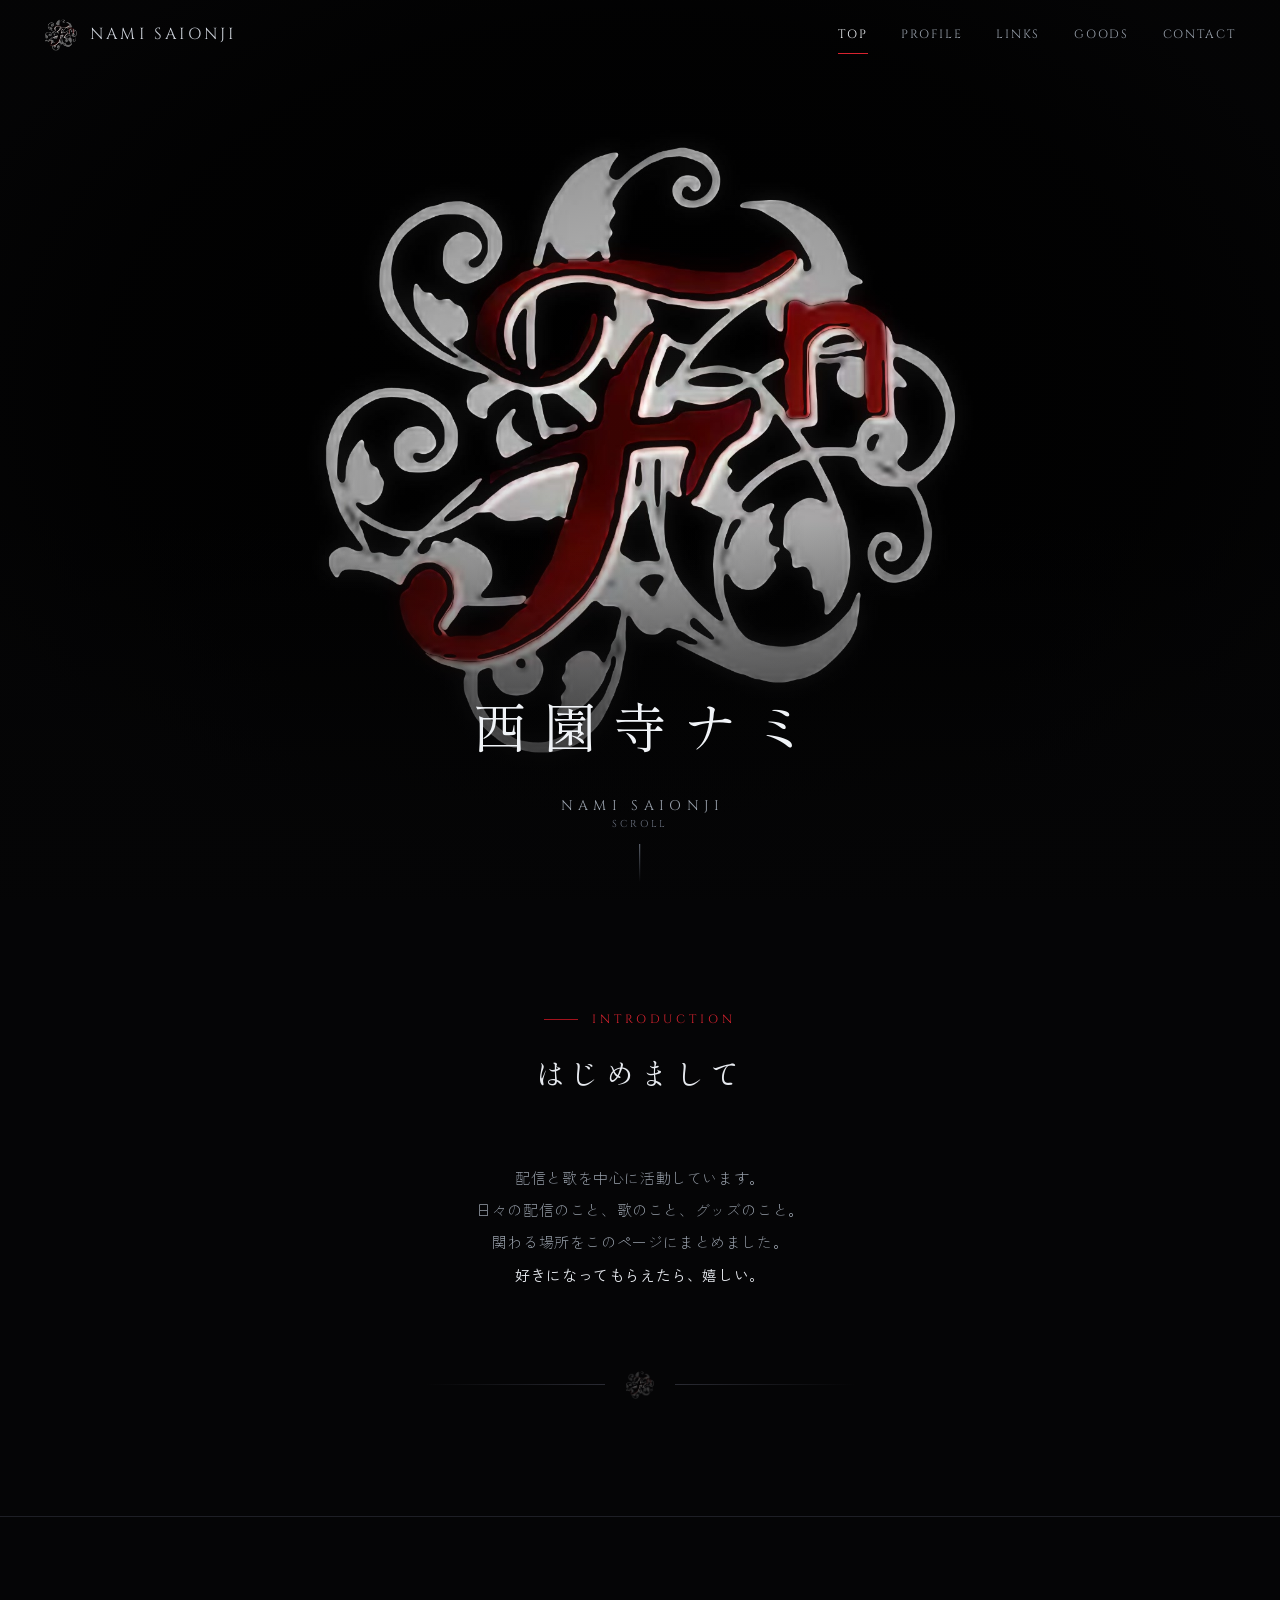
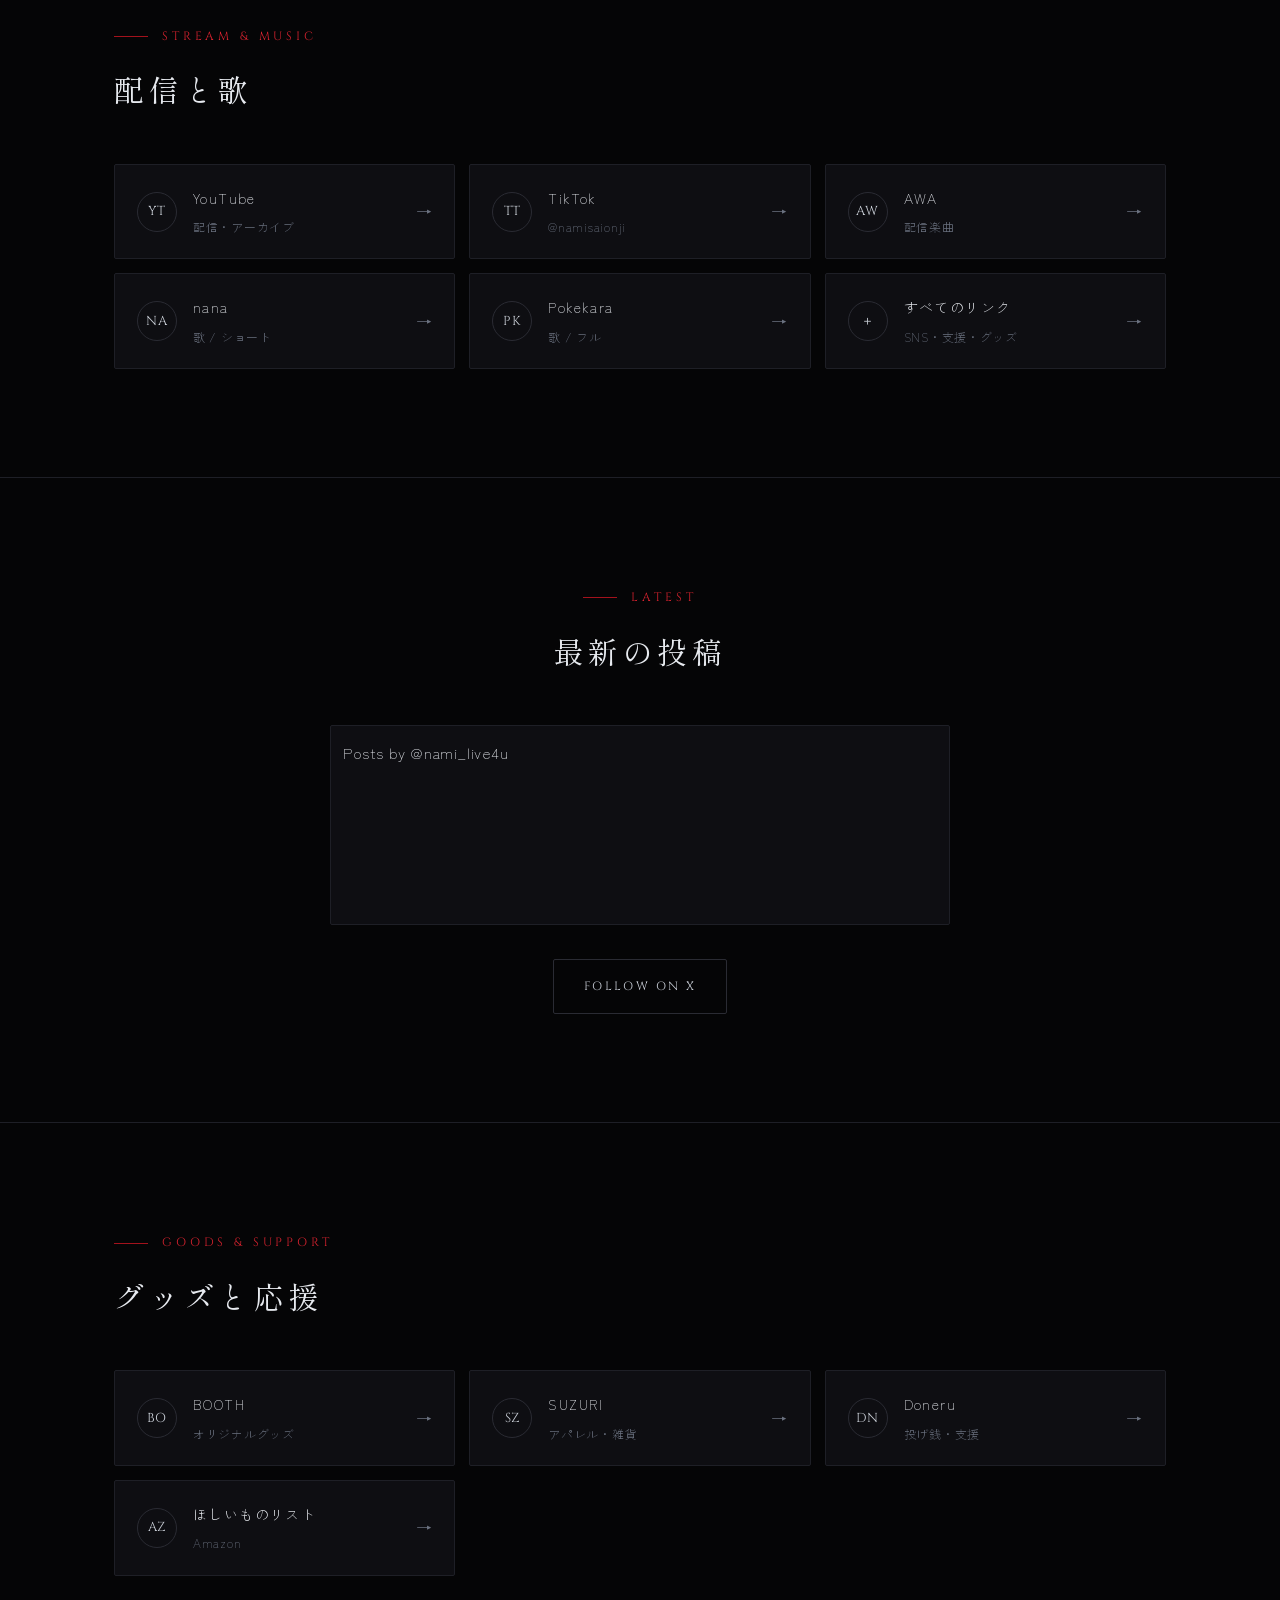
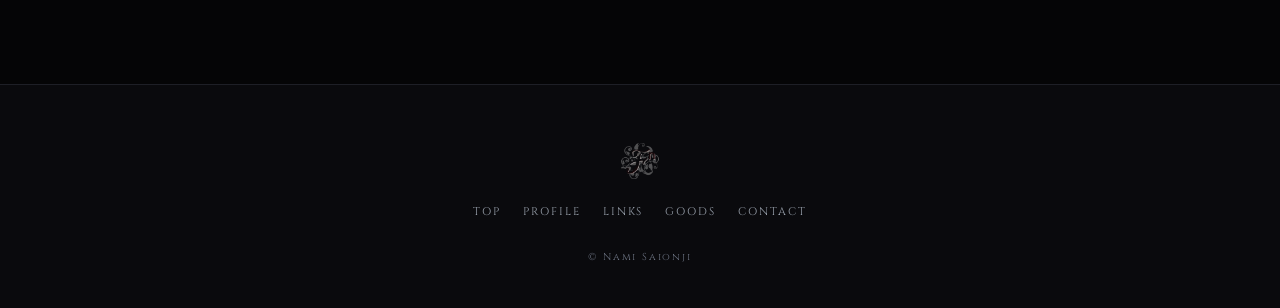
==== index.html @ cef0e0cd "Add files via upload" ====
<!DOCTYPE html>
<html lang="ja">
<head>
<meta charset="UTF-8">
<meta name="viewport" content="width=device-width,initial-scale=1">
<title>西園寺ナミ｜OFFICIAL SITE</title>
<meta name="description" content="西園寺ナミ オフィシャルサイト。配信・歌・グッズ・各種SNSのリンクをまとめています。">
<meta property="og:type" content="website">
<meta property="og:title" content="西園寺ナミ｜OFFICIAL SITE">
<meta property="og:description" content="西園寺ナミ オフィシャルサイト。配信・歌・グッズ・各種SNSのリンクをまとめています。">
<meta property="og:image" content="assets/img/ogp_1200x630.png">
<meta name="twitter:card" content="summary_large_image">
<meta name="twitter:site" content="@nami_live4u">
<link rel="icon" href="assets/img/favicon.ico">
<link rel="apple-touch-icon" href="assets/img/favicon_180.png">
<link rel="preconnect" href="https://fonts.googleapis.com">
<link rel="preconnect" href="https://fonts.gstatic.com" crossorigin>
<link href="https://fonts.googleapis.com/css2?family=Cinzel:wght@400;500&family=Shippori+Mincho:wght@400;500&family=Zen+Kaku+Gothic+New:wght@300;400&display=swap" rel="stylesheet">
<link rel="stylesheet" href="assets/css/style.css">
</head>
<body>

<header class="hd">
  <a class="hd__logo" href="index.html">
    <img src="assets/img/logo_mark_transparent_256.png" alt="西園寺ナミ">
    <span>Nami Saionji</span>
  </a>
  <nav class="nav">
    <a href="index.html">Top</a>
    <a href="profile.html">Profile</a>
    <a href="links.html">Links</a>
    <a href="goods.html">Goods</a>
    <a href="contact.html">Contact</a>
  </nav>
  <button class="burger" type="button" aria-label="メニュー" aria-expanded="false"><i></i><i></i><i></i></button>
</header>

<main>

  <!-- ============ HERO ============ -->
  <section class="hero">
    <div class="hero__media">
      <!-- 1回だけ再生して最後のフレームで止まる（loop なし） -->
      <video id="heroVideo" muted playsinline autoplay preload="auto"
             poster="assets/video/logo_poster_2560x1440.jpg"></video>
    </div>
    <div class="hero__veil"></div>
    <div class="hero__foot">
      <h1 class="hero__name">西園寺ナミ</h1>
      <p class="hero__en">Nami Saionji</p>
    </div>
    <div class="hero__scroll">SCROLL</div>
  </section>

  <!-- ============ INTRODUCTION ============ -->
  <section class="sec">
    <div class="wrap">
      <div class="shead shead--c rv">
        <p class="shead__en">Introduction</p>
        <h2 class="shead__jp">はじめまして</h2>
      </div>
      <div class="rv" data-d="1" style="display:flex;justify-content:center">
        <p class="lead" style="text-align:center">
          配信と歌を中心に活動しています。<br>
          日々の配信のこと、歌のこと、グッズのこと。<br>
          関わる場所をこのページにまとめました。<br>
          <strong>好きになってもらえたら、嬉しい。</strong>
        </p>
      </div>
      <div class="orn rv" data-d="2" style="margin-top:56px">
        <img src="assets/img/logo_mark_transparent_256.png" alt="">
      </div>
    </div>
  </section>

  <!-- ============ STREAM & MUSIC ============ -->
  <section class="sec sec--line">
    <div class="wrap">
      <div class="shead rv">
        <p class="shead__en">Stream &amp; Music</p>
        <h2 class="shead__jp">配信と歌</h2>
      </div>
      <div class="cards rv" data-d="1">
        <a class="card" href="https://youtube.com/channel/UC7piqxuu3PJtacDZArdDvTw" target="_blank" rel="noopener">
          <span class="card__ic">YT</span>
          <span class="card__b"><p class="card__t">YouTube</p><p class="card__d">配信・アーカイブ</p></span>
          <span class="card__ar">→</span>
        </a>
        <a class="card" href="https://www.tiktok.com/@namisaionji" target="_blank" rel="noopener">
          <span class="card__ic">TT</span>
          <span class="card__b"><p class="card__t">TikTok</p><p class="card__d">@namisaionji</p></span>
          <span class="card__ar">→</span>
        </a>
        <a class="card" href="https://mf.awa.fm/3Bvzlmu" target="_blank" rel="noopener">
          <span class="card__ic">AW</span>
          <span class="card__b"><p class="card__t">AWA</p><p class="card__d">配信楽曲</p></span>
          <span class="card__ar">→</span>
        </a>
        <a class="card" href="https://nana-music.com/users/9833830" target="_blank" rel="noopener">
          <span class="card__ic">NA</span>
          <span class="card__b"><p class="card__t">nana</p><p class="card__d">歌 / ショート</p></span>
          <span class="card__ar">→</span>
        </a>
        <a class="card" href="https://u.pokekara.com/user/1348990314" target="_blank" rel="noopener">
          <span class="card__ic">PK</span>
          <span class="card__b"><p class="card__t">Pokekara</p><p class="card__d">歌 / フル</p></span>
          <span class="card__ar">→</span>
        </a>
        <a class="card" href="links.html">
          <span class="card__ic">＋</span>
          <span class="card__b"><p class="card__t">すべてのリンク</p><p class="card__d">SNS・支援・グッズ</p></span>
          <span class="card__ar">→</span>
        </a>
      </div>
    </div>
  </section>

  <!-- ============ LATEST (X) ============ -->
  <section class="sec sec--line">
    <div class="wrap">
      <div class="shead shead--c rv">
        <p class="shead__en">Latest</p>
        <h2 class="shead__jp">最新の投稿</h2>
      </div>
      <div class="xbox rv" data-d="1">
        <a class="twitter-timeline" data-theme="dark" data-height="620" data-chrome="transparent noheader nofooter"
           href="https://twitter.com/nami_live4u?ref_src=twsrc%5Etfw">Posts by @nami_live4u</a>
      </div>
      <div class="btns rv" data-d="2" style="justify-content:center;margin-top:34px">
        <a class="btn" href="https://x.com/nami_live4u" target="_blank" rel="noopener">Follow on X</a>
      </div>
    </div>
  </section>

  <!-- ============ GOODS & SUPPORT ============ -->
  <section class="sec sec--line">
    <div class="wrap">
      <div class="shead rv">
        <p class="shead__en">Goods &amp; Support</p>
        <h2 class="shead__jp">グッズと応援</h2>
      </div>
      <div class="cards rv" data-d="1">
        <a class="card" href="https://namilive4u.booth.pm/" target="_blank" rel="noopener">
          <span class="card__ic">BO</span>
          <span class="card__b"><p class="card__t">BOOTH</p><p class="card__d">オリジナルグッズ</p></span>
          <span class="card__ar">→</span>
        </a>
        <a class="card" href="https://suzuri.jp/search?q=%E8%A5%BF%E5%9C%92%E5%AF%BA%E3%83%8A%E3%83%9F" target="_blank" rel="noopener">
          <span class="card__ic">SZ</span>
          <span class="card__b"><p class="card__t">SUZURI</p><p class="card__d">アパレル・雑貨</p></span>
          <span class="card__ar">→</span>
        </a>
        <a class="card" href="https://doneru.jp/nami1211" target="_blank" rel="noopener">
          <span class="card__ic">DN</span>
          <span class="card__b"><p class="card__t">Doneru</p><p class="card__d">投げ銭・支援</p></span>
          <span class="card__ar">→</span>
        </a>
        <a class="card" href="https://www.amazon.jp/hz/wishlist/ls/12YGNVKZS6EKD" target="_blank" rel="noopener">
          <span class="card__ic">AZ</span>
          <span class="card__b"><p class="card__t">ほしいものリスト</p><p class="card__d">Amazon</p></span>
          <span class="card__ar">→</span>
        </a>
      </div>
    </div>
  </section>

</main>

<footer class="ft">
  <div class="wrap">
    <img class="ft__mark" src="assets/img/logo_mark_transparent_256.png" alt="">
    <nav class="ft__nav">
      <a href="index.html">Top</a>
      <a href="profile.html">Profile</a>
      <a href="links.html">Links</a>
      <a href="goods.html">Goods</a>
      <a href="contact.html">Contact</a>
    </nav>
    <p class="ft__cr">&copy; Nami Saionji</p>
  </div>
</footer>

<script src="assets/js/main.js"></script>
<script async src="https://platform.twitter.com/widgets.js" charset="utf-8"></script>
</body>
</html>
---- assets/css/style.css ----
/* =========================================================
   西園寺ナミ OFFICIAL SITE
   デザイントークン — STUDIO 側の設定値もこの数値をそのまま使う
   ========================================================= */
:root{
  --bg:#050506;
  --bg-2:#0a0a0d;
  --surface:#0e0e12;
  --surface-2:#14141a;
  --line:#1e1f26;
  --line-2:#2a2b33;

  --text:#e7eaef;
  --text-2:#9aa2ad;
  --text-3:#6b7280;

  --silver:#c9ced6;
  --silver-hi:#f0f3f7;
  --crimson:#a3121c;
  --crimson-hi:#d8232f;

  --maxw:1100px;
  --pad:24px;
  --r:2px;

  --serif-jp:"Shippori Mincho","Hiragino Mincho ProN","Yu Mincho",serif;
  --serif-en:"Cinzel","EB Garamond","Cormorant Garamond","Times New Roman",serif;
  --sans-jp:"Zen Kaku Gothic New","Hiragino Sans","Yu Gothic",sans-serif;

  --ease:cubic-bezier(.16,1,.3,1);
}

*,*::before,*::after{box-sizing:border-box}
html{scroll-behavior:smooth;-webkit-text-size-adjust:100%}
body{
  margin:0;background:var(--bg);color:var(--text);
  font-family:var(--sans-jp);font-size:15px;line-height:1.95;
  letter-spacing:.04em;font-weight:300;
  -webkit-font-smoothing:antialiased;overflow-x:hidden;
}
img,video{max-width:100%;display:block}
a{color:inherit;text-decoration:none;transition:color .3s var(--ease)}
ul{list-style:none;margin:0;padding:0}

.wrap{width:100%;max-width:var(--maxw);margin:0 auto;padding:0 var(--pad)}
.only-sp{display:none}

/* ---------- header ---------- */
.hd{
  position:fixed;inset:0 0 auto 0;z-index:100;
  display:flex;align-items:center;justify-content:space-between;
  padding:18px clamp(20px,4vw,44px);
  transition:background .45s var(--ease),border-color .45s var(--ease),padding .45s var(--ease);
  border-bottom:1px solid transparent;
}
.hd.is-stuck{
  background:rgba(5,5,6,.86);backdrop-filter:blur(14px);
  border-bottom-color:var(--line);padding-top:12px;padding-bottom:12px;
}
.hd__logo{display:flex;align-items:center;gap:12px}
.hd__logo img{width:34px;height:34px}
.hd__logo span{
  font-family:var(--serif-en);font-size:16px;letter-spacing:.20em;
  color:var(--silver);text-transform:uppercase;
}
.nav{display:flex;align-items:center;gap:clamp(18px,2.6vw,34px)}
.nav a{
  position:relative;font-size:12px;letter-spacing:.16em;color:var(--text-2);
  text-transform:uppercase;font-family:var(--serif-en);
}
.nav a::after{
  content:"";position:absolute;left:0;right:100%;bottom:-7px;height:1px;
  background:var(--crimson-hi);transition:right .45s var(--ease);
}
.nav a:hover,.nav a[aria-current="page"]{color:var(--silver-hi)}
.nav a:hover::after,.nav a[aria-current="page"]::after{right:0}

.burger{display:none;width:42px;height:42px;border:1px solid var(--line-2);
  background:transparent;cursor:pointer;position:relative;border-radius:var(--r)}
.burger i{position:absolute;left:11px;width:20px;height:1px;background:var(--silver);
  transition:transform .4s var(--ease),opacity .3s}
.burger i:nth-child(1){top:15px}
.burger i:nth-child(2){top:21px}
.burger i:nth-child(3){top:27px}
.is-open .burger i:nth-child(1){transform:translateY(6px) rotate(45deg)}
.is-open .burger i:nth-child(2){opacity:0}
.is-open .burger i:nth-child(3){transform:translateY(-6px) rotate(-45deg)}

/* ---------- hero ---------- */
.hero{position:relative;height:100svh;min-height:560px;overflow:hidden;background:#000}
.hero__media{position:absolute;inset:0}
.hero__media video,.hero__media img{
  width:100%;height:100%;object-fit:cover;object-position:center;
}
.hero__veil{
  position:absolute;inset:0;pointer-events:none;
  background:
    radial-gradient(58% 58% at 50% 44%,transparent 0%,rgba(5,5,6,.34) 72%,rgba(5,5,6,.82) 100%),
    linear-gradient(to bottom,transparent 58%,rgba(5,5,6,.94) 100%);
}
.hero__foot{
  position:absolute;left:0;right:0;bottom:clamp(44px,9vh,96px);
  text-align:center;padding:0 var(--pad);
}
.hero__name{
  margin:0;font-family:var(--serif-jp);font-weight:400;
  font-size:clamp(30px,5.4vw,54px);letter-spacing:.30em;text-indent:.30em;
  color:var(--silver-hi);
}
.hero__en{
  margin:14px 0 0;font-family:var(--serif-en);
  font-size:clamp(11px,1.5vw,14px);letter-spacing:.38em;text-indent:.38em;
  color:var(--text-2);text-transform:uppercase;
}
.hero__scroll{
  position:absolute;left:50%;bottom:18px;transform:translateX(-50%);
  font-family:var(--serif-en);font-size:10px;letter-spacing:.26em;color:var(--text-3);
}
.hero__scroll::after{
  content:"";display:block;width:1px;height:38px;margin:10px auto 0;
  background:linear-gradient(var(--text-3),transparent);
  animation:drop 2.4s var(--ease) infinite;
}
@keyframes drop{0%{transform:scaleY(0);transform-origin:top}
  55%{transform:scaleY(1);transform-origin:top}
  56%{transform:scaleY(1);transform-origin:bottom}
  100%{transform:scaleY(0);transform-origin:bottom}}

/* ---------- page head (下層ページ) ---------- */
.phead{padding:clamp(140px,20vh,200px) 0 clamp(48px,8vh,80px);text-align:center;
  border-bottom:1px solid var(--line);background:
  radial-gradient(70% 120% at 50% 0%,rgba(163,18,28,.10),transparent 70%)}
.phead__en{font-family:var(--serif-en);font-size:12px;letter-spacing:.32em;
  color:var(--crimson-hi);text-transform:uppercase;margin:0}
.phead__jp{font-family:var(--serif-jp);font-weight:400;margin:14px 0 0;
  font-size:clamp(24px,4vw,36px);letter-spacing:.22em;text-indent:.22em}

/* ---------- section ---------- */
.sec{padding:clamp(72px,12vh,128px) 0;position:relative}
.sec--line{border-top:1px solid var(--line)}
.shead{margin-bottom:clamp(34px,5vh,56px)}
.shead__en{
  display:flex;align-items:center;gap:14px;margin:0;
  font-family:var(--serif-en);font-size:12px;letter-spacing:.32em;
  color:var(--crimson-hi);text-transform:uppercase;
}
.shead__en::before{content:"";width:34px;height:1px;background:var(--crimson)}
.shead__jp{font-family:var(--serif-jp);font-weight:400;margin:12px 0 0;
  font-size:clamp(21px,3.2vw,30px);letter-spacing:.16em}
.shead--c{text-align:center}
.shead--c .shead__en{justify-content:center}

.lead{max-width:56ch;color:var(--text-2);font-size:15px;line-height:2.15}
.lead strong{color:var(--text);font-weight:400}

/* ---------- ornament divider ---------- */
.orn{display:flex;align-items:center;gap:20px;justify-content:center;padding:8px 0}
.orn::before,.orn::after{content:"";height:1px;flex:0 1 180px;
  background:linear-gradient(90deg,transparent,var(--line-2))}
.orn::after{background:linear-gradient(90deg,var(--line-2),transparent)}
.orn img{width:30px;opacity:.5}

/* ---------- link cards ---------- */
.cards{display:grid;gap:14px;grid-template-columns:repeat(auto-fill,minmax(268px,1fr))}
.card{
  display:flex;align-items:center;gap:16px;padding:20px 22px;
  background:var(--surface);border:1px solid var(--line);border-radius:var(--r);
  transition:border-color .4s var(--ease),background .4s var(--ease),transform .4s var(--ease);
  position:relative;overflow:hidden;
}
.card::before{
  content:"";position:absolute;left:0;top:0;bottom:0;width:2px;
  background:var(--crimson);transform:scaleY(0);transform-origin:top;
  transition:transform .45s var(--ease);
}
.card:hover{border-color:var(--line-2);background:var(--surface-2);transform:translateY(-2px)}
.card:hover::before{transform:scaleY(1)}
.card__ic{
  flex:0 0 40px;height:40px;display:grid;place-items:center;
  border:1px solid var(--line-2);border-radius:50%;
  font-family:var(--serif-en);font-size:13px;letter-spacing:.06em;color:var(--silver);
}
.card__b{min-width:0}
.card__t{margin:0;font-size:14px;letter-spacing:.1em;color:var(--text)}
.card__d{margin:3px 0 0;font-size:12px;color:var(--text-3);letter-spacing:.06em;
  white-space:nowrap;overflow:hidden;text-overflow:ellipsis}
.card__ar{margin-left:auto;color:var(--text-3);font-size:16px;transition:transform .4s var(--ease),color .4s}
.card:hover .card__ar{transform:translateX(4px);color:var(--crimson-hi)}

/* ---------- profile ---------- */
.prof{display:grid;grid-template-columns:minmax(0,300px) minmax(0,1fr);gap:clamp(28px,5vw,64px);align-items:start}
.prof__fig{border:1px solid var(--line);background:var(--surface);padding:26px;border-radius:var(--r)}
.prof__fig img{width:100%}
.dl{margin:0;border-top:1px solid var(--line)}
.dl div{display:grid;grid-template-columns:132px 1fr;gap:16px;
  padding:15px 2px;border-bottom:1px solid var(--line)}
.dl dt{margin:0;font-family:var(--serif-en);font-size:11px;letter-spacing:.20em;
  color:var(--text-3);text-transform:uppercase;padding-top:4px}
.dl dd{margin:0;color:var(--text)}

/* ---------- x timeline ---------- */
.xbox{border:1px solid var(--line);background:var(--surface);padding:12px;border-radius:var(--r);
  max-width:620px;margin:0 auto;min-height:200px}

/* ---------- buttons ---------- */
.btns{display:flex;flex-wrap:wrap;gap:14px}
.btn{
  display:inline-flex;align-items:center;gap:12px;
  padding:15px 30px;border:1px solid var(--line-2);border-radius:var(--r);
  font-family:var(--serif-en);font-size:12px;letter-spacing:.20em;text-transform:uppercase;
  color:var(--silver);background:transparent;cursor:pointer;
  transition:border-color .4s var(--ease),color .4s var(--ease),background .4s var(--ease);
}
.btn:hover{border-color:var(--crimson);color:var(--silver-hi);background:rgba(163,18,28,.10)}
.btn--fill{background:var(--crimson);border-color:var(--crimson);color:#fff}
.btn--fill:hover{background:var(--crimson-hi);border-color:var(--crimson-hi)}

/* ---------- footer ---------- */
.ft{border-top:1px solid var(--line);padding:56px 0 40px;text-align:center;background:var(--bg-2)}
.ft__mark{width:40px;margin:0 auto 20px;opacity:.75}
.ft__nav{display:flex;flex-wrap:wrap;gap:22px;justify-content:center;margin-bottom:26px}
.ft__nav a{font-family:var(--serif-en);font-size:11px;letter-spacing:.18em;
  color:var(--text-2);text-transform:uppercase}
.ft__nav a:hover{color:var(--silver-hi)}
.ft__cr{font-family:var(--serif-en);font-size:10px;letter-spacing:.18em;color:var(--text-3);margin:0}

/* ---------- scroll reveal ---------- */
.rv{opacity:0;transform:translateY(22px);
  transition:opacity 1s var(--ease),transform 1s var(--ease)}
.rv.is-in{opacity:1;transform:none}
.rv[data-d="1"]{transition-delay:.09s}
.rv[data-d="2"]{transition-delay:.18s}
.rv[data-d="3"]{transition-delay:.27s}

/* ---------- responsive ---------- */
@media (max-width:860px){
  .prof{grid-template-columns:1fr}
  .prof__fig{max-width:320px;margin:0 auto}
}
/* 縦長画面ではロゴが切れないよう contain に切り替える */
@media (max-aspect-ratio:1/1){
  .hero__media video,.hero__media img{object-fit:contain;object-position:center 40%}
  .hero__veil{background:
    radial-gradient(64% 46% at 50% 40%,transparent 0%,rgba(5,5,6,.30) 74%,rgba(5,5,6,.80) 100%),
    linear-gradient(to bottom,transparent 62%,rgba(5,5,6,.96) 100%)}
  .hero__foot{bottom:clamp(96px,15vh,150px)}
}
@media (max-width:720px){
  body{font-size:14px}
  .only-sp{display:block}
  .burger{display:block}
  .nav{
    position:fixed;inset:0;flex-direction:column;justify-content:center;gap:30px;
    background:rgba(5,5,6,.97);backdrop-filter:blur(18px);
    opacity:0;visibility:hidden;transition:opacity .45s var(--ease),visibility .45s;
  }
  .is-open .nav{opacity:1;visibility:visible}
  .nav a{font-size:15px;letter-spacing:.3em}
  .hd{z-index:120}
  .burger{z-index:130}
  .dl div{grid-template-columns:1fr;gap:2px}
  .dl dt{padding-top:0}
  .hero__scroll{font-size:9px;bottom:14px}
  .hero__scroll::after{height:28px}
  .hero__name{letter-spacing:.24em;text-indent:.24em}
}
@media (prefers-reduced-motion:reduce){
  *{animation:none!important;transition-duration:.01ms!important}
  .rv{opacity:1;transform:none}
  html{scroll-behavior:auto}
}
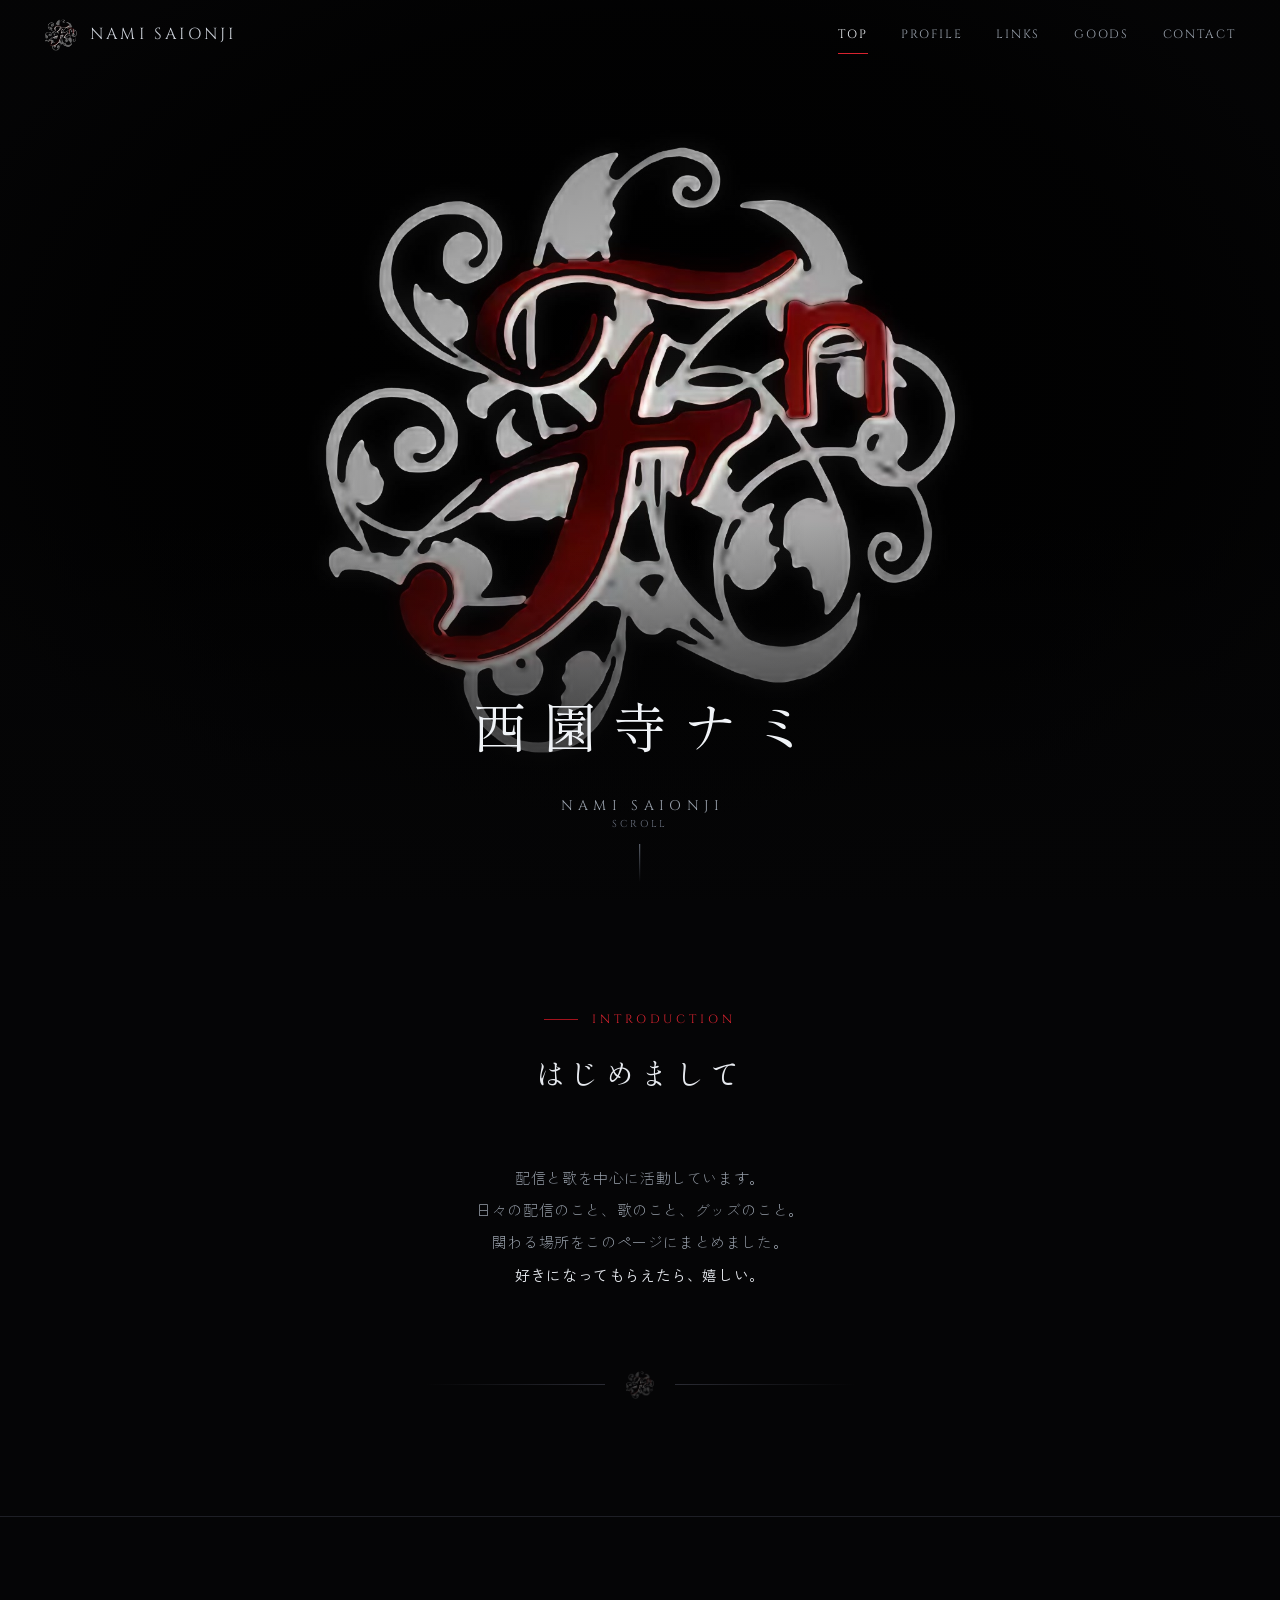
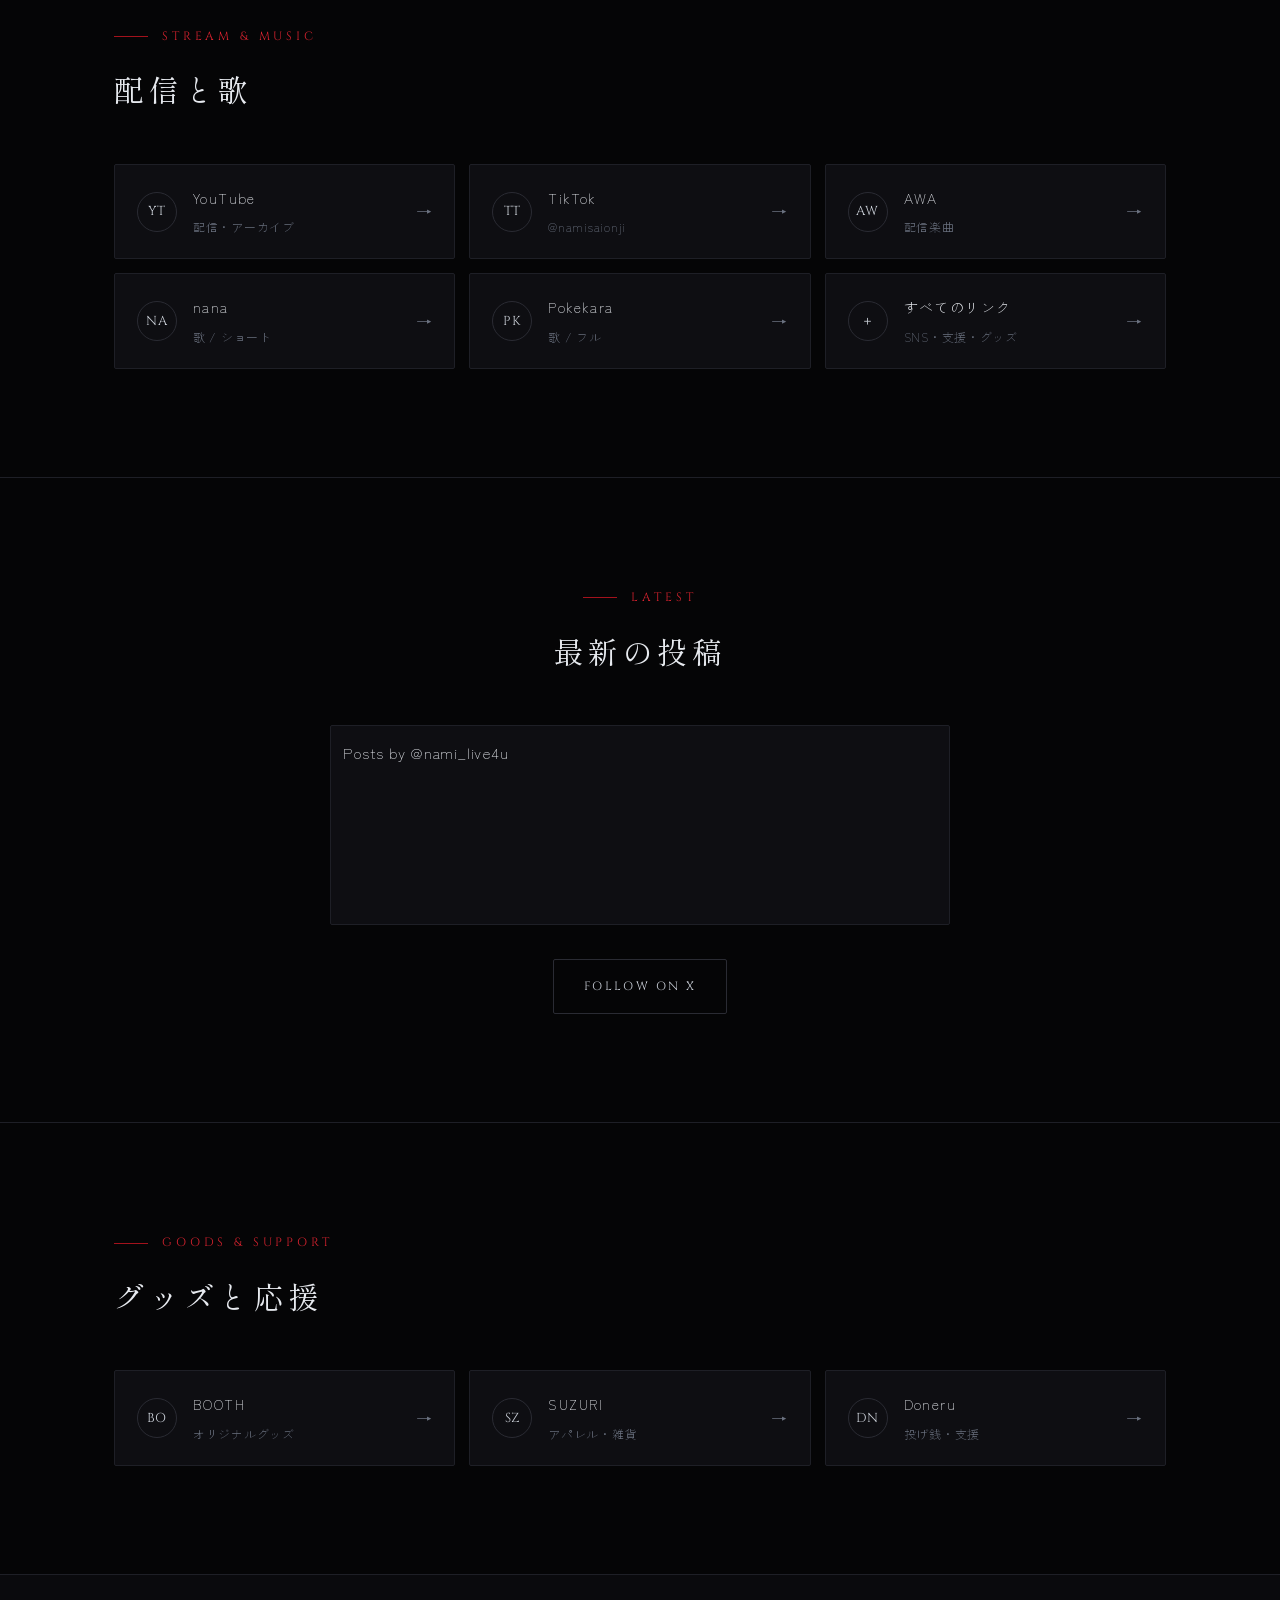
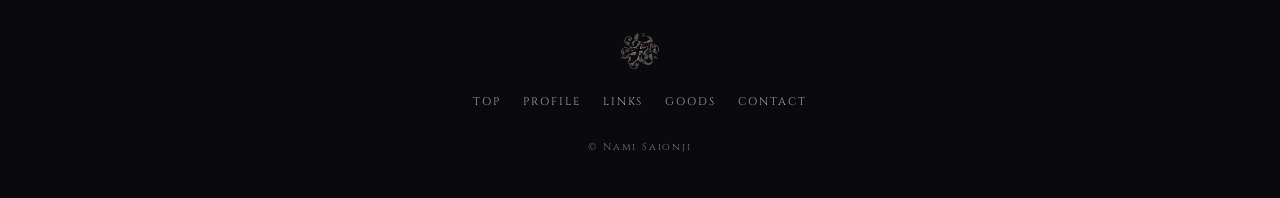
==== commit 0a9e9f3b: "Add files via upload" ====
--- a/index.html
+++ b/index.html
@@ -155,11 +155,6 @@
           <span class="card__b"><p class="card__t">Doneru</p><p class="card__d">投げ銭・支援</p></span>
           <span class="card__ar">→</span>
         </a>
-        <a class="card" href="https://www.amazon.jp/hz/wishlist/ls/12YGNVKZS6EKD" target="_blank" rel="noopener">
-          <span class="card__ic">AZ</span>
-          <span class="card__b"><p class="card__t">ほしいものリスト</p><p class="card__d">Amazon</p></span>
-          <span class="card__ar">→</span>
-        </a>
       </div>
     </div>
   </section>
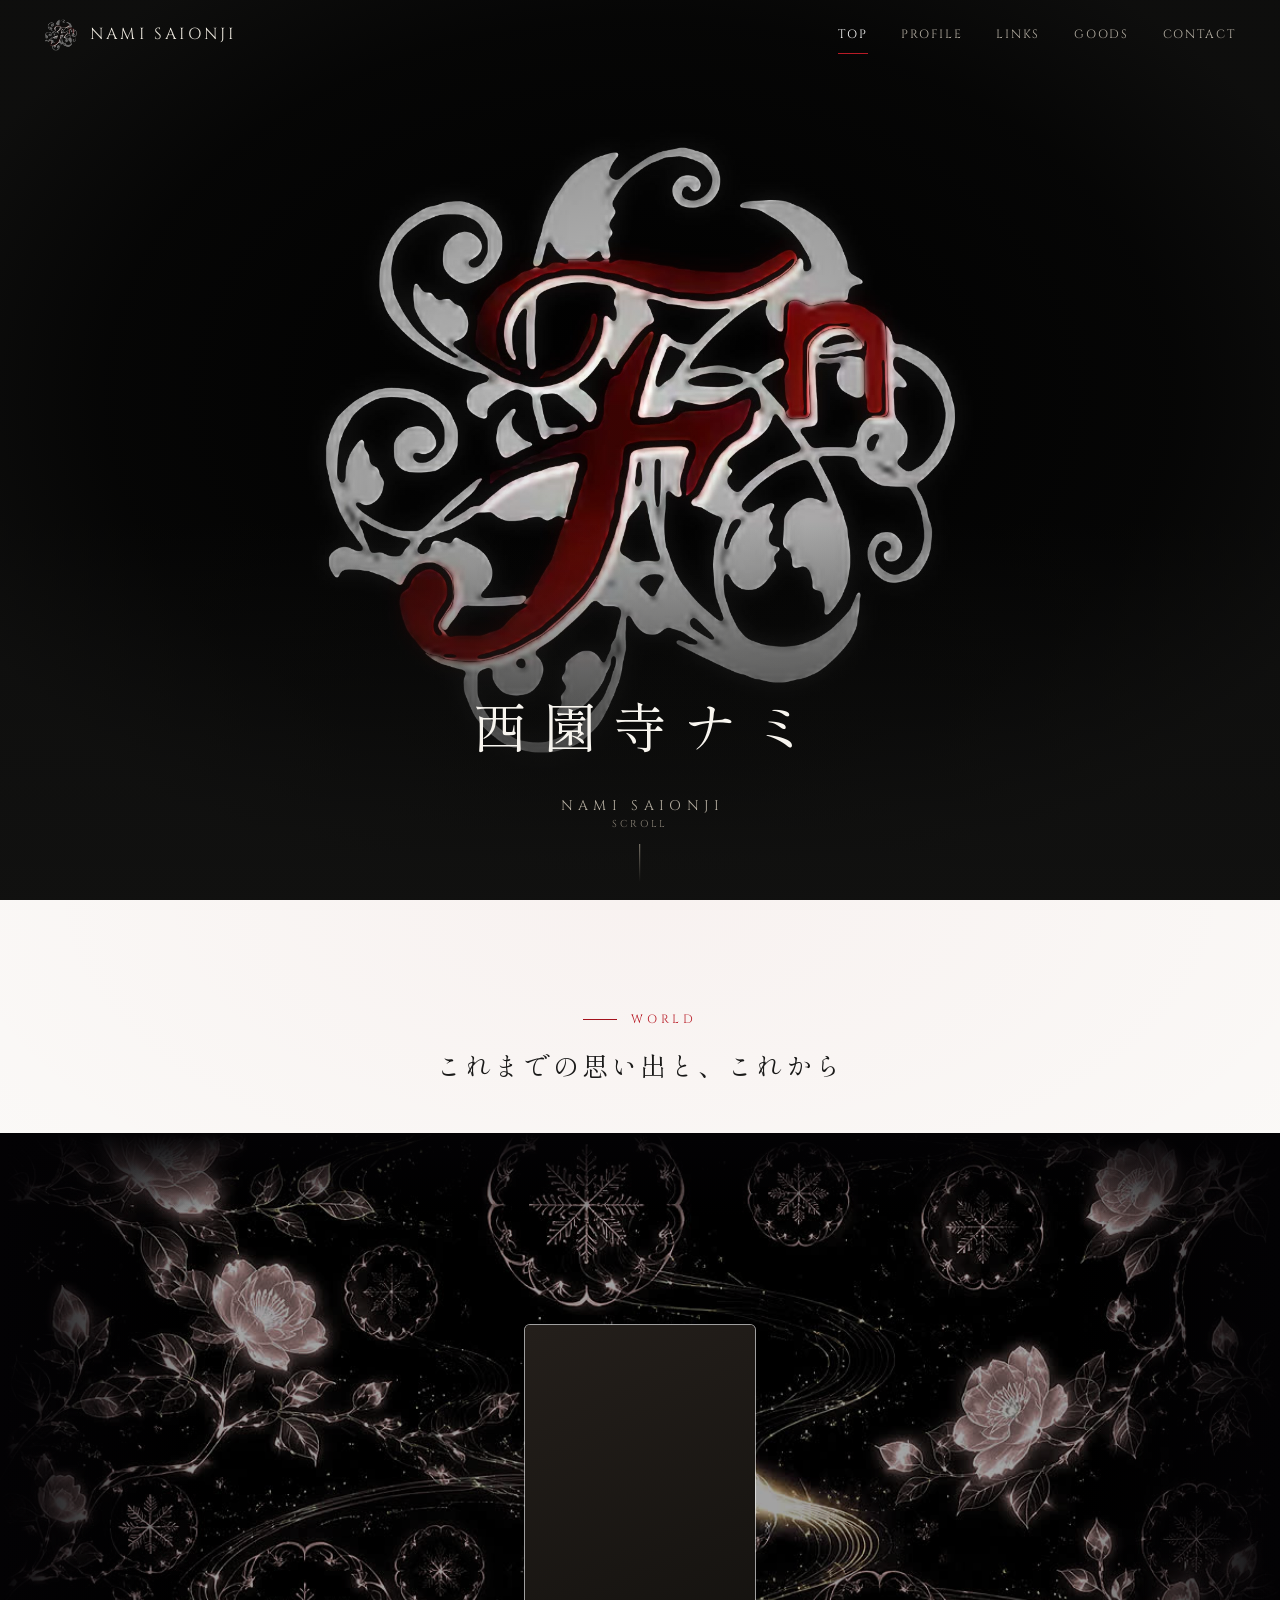
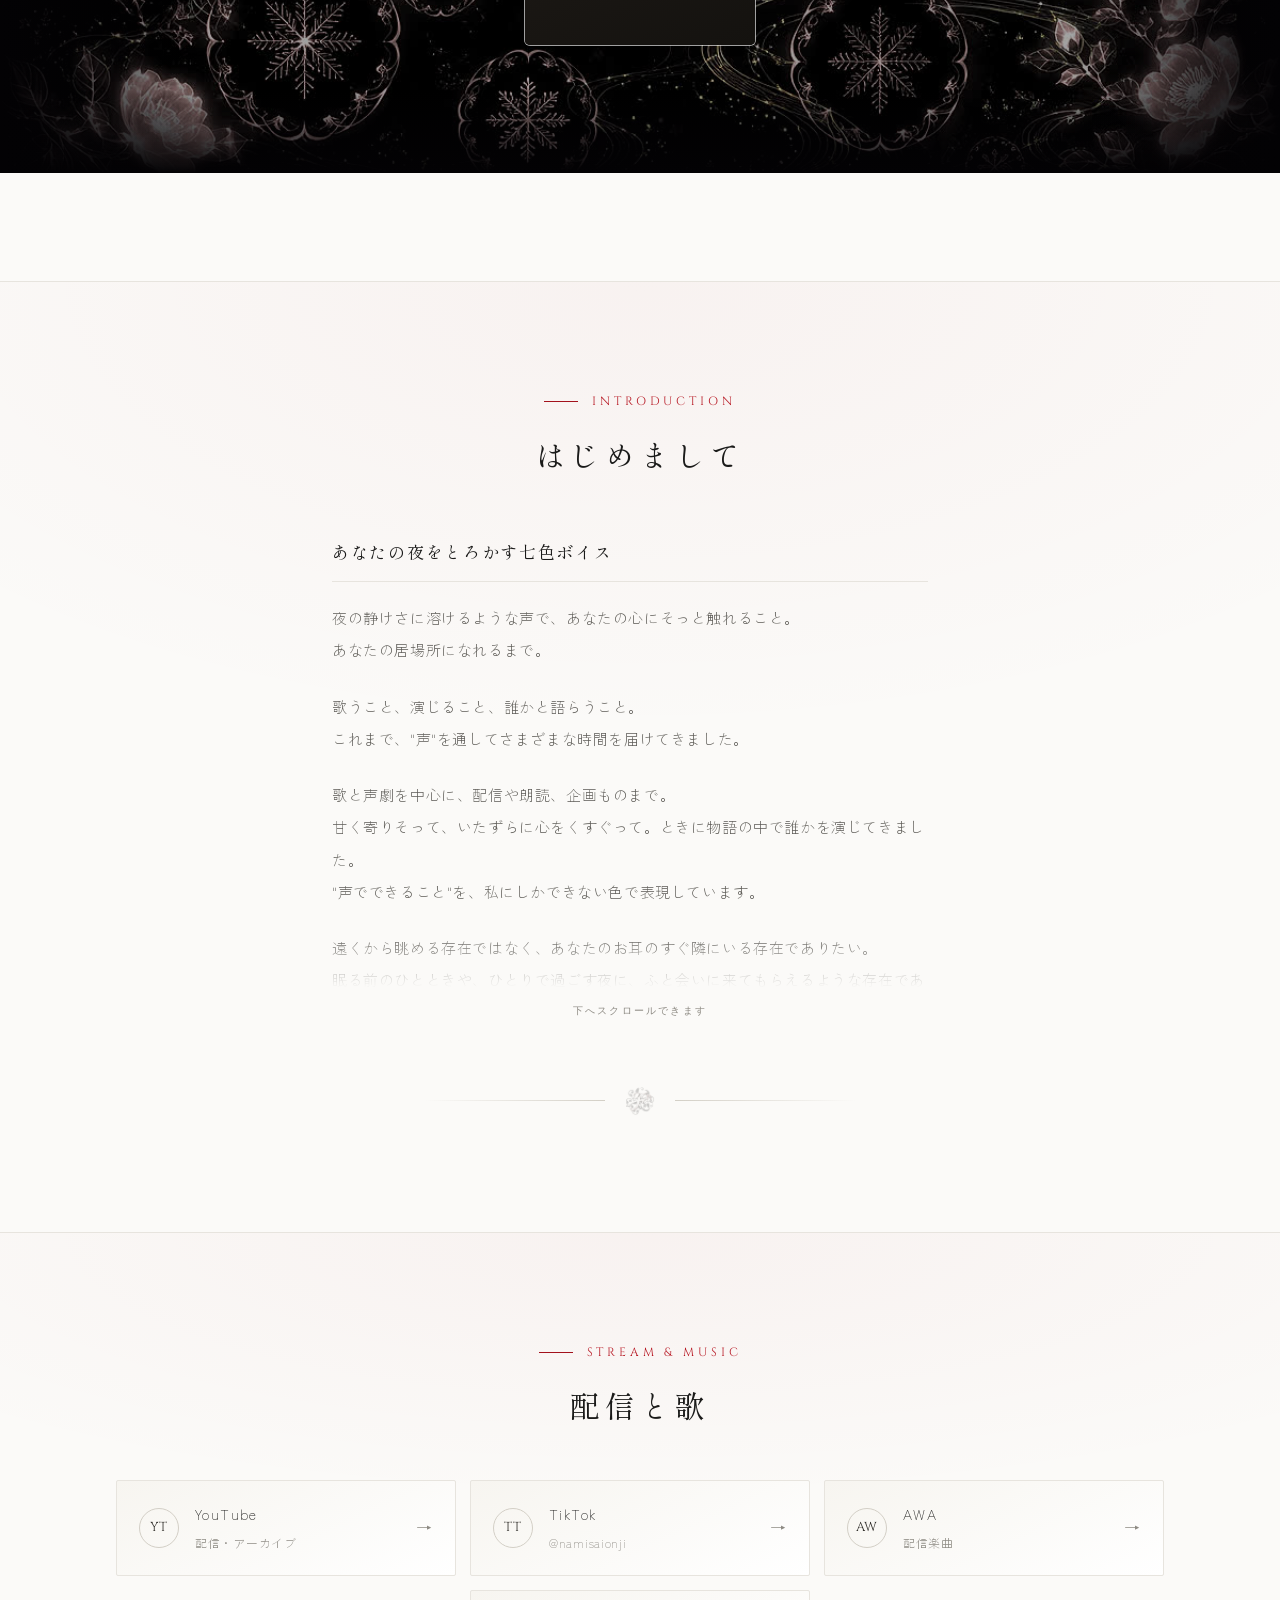
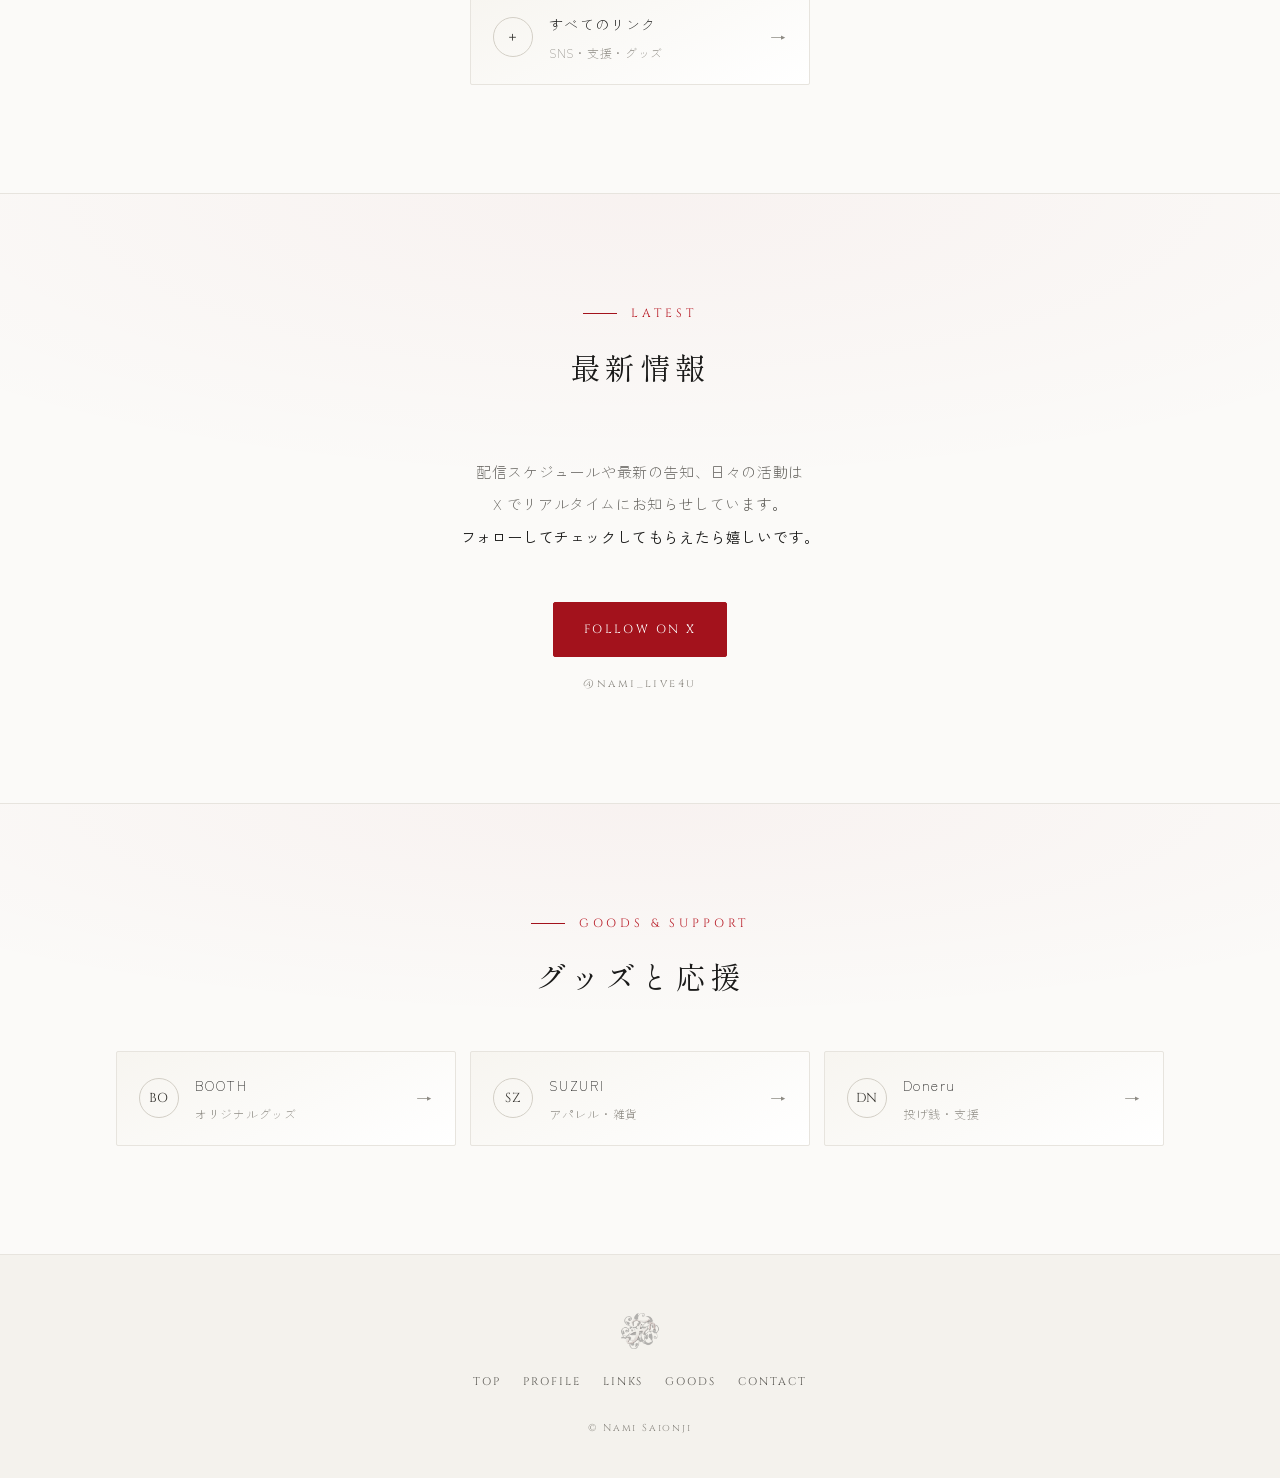
==== commit 48c36fdc: "Add files via upload" ====
--- a/index.html
+++ b/index.html
@@ -6,11 +6,14 @@
 <title>西園寺ナミ｜OFFICIAL SITE</title>
 <meta name="description" content="西園寺ナミ オフィシャルサイト。配信・歌・グッズ・各種SNSのリンクをまとめています。">
 <meta property="og:type" content="website">
+<meta property="og:url" content="https://sweettimeeveryday.github.io/Nami-official-site/">
+<meta property="og:site_name" content="西園寺ナミ｜OFFICIAL SITE">
 <meta property="og:title" content="西園寺ナミ｜OFFICIAL SITE">
 <meta property="og:description" content="西園寺ナミ オフィシャルサイト。配信・歌・グッズ・各種SNSのリンクをまとめています。">
-<meta property="og:image" content="assets/img/ogp_1200x630.png">
+<meta property="og:image" content="https://sweettimeeveryday.github.io/Nami-official-site/assets/img/ogp_1200x630.png">
 <meta name="twitter:card" content="summary_large_image">
 <meta name="twitter:site" content="@nami_live4u">
+<link rel="canonical" href="https://sweettimeeveryday.github.io/Nami-official-site/">
 <link rel="icon" href="assets/img/favicon.ico">
 <link rel="apple-touch-icon" href="assets/img/favicon_180.png">
 <link rel="preconnect" href="https://fonts.googleapis.com">
@@ -52,20 +55,141 @@
     <div class="hero__scroll">SCROLL</div>
   </section>
 
+  <!-- ============ IMAGE STREAM ============
+       奥から手前へ画像が流れるコリドー。カードをクリックすると
+       画面中央にカードが開きます。
+       ▼ 編集するのは下の .stream__item の行だけです。
+         data-img   … カードに使う画像
+         data-pos   … 縦の見せ位置（0=上寄せ / 50=中央 / 100=下寄せ）
+                      カードは 18:25 の縦長。元画像がそれより縦長なら
+                      上下が切られるので、この数字で「どこを残すか」を決めます
+         data-en    … 小見出し（英字）
+         data-title … タイトル。これがある行だけクリックできます
+         data-cta   … ボタンの文字
+         href       … リンク先
+         タグの中身  … 説明文
+       data-title と href のない行は、押せない飾りのカードになります。
+       枚数を増減しても、レールは自動で9枚ぶん組み立て直します。 -->
+  <section class="sec">
+    <div class="wrap">
+      <div class="shead shead--c rv">
+        <p class="shead__en">World</p>
+        <!-- 他のセクションの見出し（4〜6文字）より長いので、字送りを詰めた
+             --long を当て、狭い画面では読点で折り返す -->
+        <h2 class="shead__jp shead__jp--long">これまでの思い出と、<br class="only-sp">これから</h2>
+      </div>
+    </div>
+    <div class="rv" data-d="1">
+      <div class="stream" data-stream aria-hidden="true">
+        <!-- 背景動画。JS が画面幅に合わせて src を入れる（動きを減らす設定の
+             人にはポスター画像だけを見せるため、src は空のまま置いている） -->
+        <video class="stream__bg" id="streamBg" muted playsinline loop preload="none"
+               data-poster="assets/video/stream_bg_poster.jpg"></video>
+        <div class="stream__tint"></div>
+        <div class="stream__src">
+        <!-- リンクのあるカード -->
+        <a class="stream__item" href="https://youtube.com/channel/UC7piqxuu3PJtacDZArdDvTw" target="_blank" rel="noopener"
+           data-img="assets/img/card-01-stage.jpg" data-pos="20" data-en="Stream" data-title="YouTube" data-cta="YouTubeを開く">配信とアーカイブはこちら。ゲームも雑談も、ここに全部残しています。</a>
+        <a class="stream__item" href="https://www.tiktok.com/@namisaionji" target="_blank" rel="noopener"
+           data-img="assets/img/card-07-gallery.jpg" data-pos="20" data-en="Short" data-title="TikTok" data-cta="TikTokを開く">短い動画を気まぐれに投稿しています。@namisaionji</a>
+        <a class="stream__item" href="https://mf.awa.fm/3Bvzlmu" target="_blank" rel="noopener"
+           data-img="assets/img/card-03-piano.jpg" data-pos="20" data-en="Music" data-title="AWA" data-cta="AWAで聴く">配信楽曲をまとめて聴けます。</a>
+        <a class="stream__item" href="https://namilive4u.booth.pm/" target="_blank" rel="noopener"
+           data-img="assets/img/card-08-suit.jpg" data-pos="30" data-en="Goods" data-title="BOOTH" data-cta="BOOTHを見る">オリジナルグッズを販売しています。</a>
+
+        <!-- 飾りだけのカード（押せません）。説明文とリンクを足せば上と同じように開きます -->
+        <span class="stream__item" data-img="assets/img/card-11-kimono.jpg" data-pos="10"></span>
+        <span class="stream__item" data-img="assets/img/card-05-stairs.jpg" data-pos="45"></span>
+        <span class="stream__item" data-img="assets/img/card-09-coat.jpg" data-pos="45"></span>
+        <span class="stream__item" data-img="assets/img/card-10-bar.jpg"  data-pos="30"></span>
+        </div>
+        <div class="stream__scene">
+          <div class="stream__rail stream__rail--r"></div>
+          <div class="stream__rail stream__rail--l"></div>
+        </div>
+        <div class="stream__veil"></div>
+      </div>
+    </div>
+  </section>
+
+  <!-- 中央に開くカード（image stream 用） -->
+  <div class="lb" id="streamLb" hidden>
+    <div class="lb__bd" data-lb-close></div>
+    <div class="lb__panel" role="dialog" aria-modal="true" aria-labelledby="lbTitle">
+      <button class="lb__x" type="button" data-lb-close aria-label="閉じる">×</button>
+      <div class="lb__fig"><img id="lbImg" src="" alt=""></div>
+      <div class="lb__body">
+        <p class="lb__en" id="lbEn"></p>
+        <h3 class="lb__t" id="lbTitle"></h3>
+        <p class="lb__d" id="lbText"></p>
+        <div class="btns" id="lbBtns"></div>
+      </div>
+    </div>
+  </div>
+
   <!-- ============ INTRODUCTION ============ -->
-  <section class="sec">
+  <section class="sec sec--line">
     <div class="wrap">
       <div class="shead shead--c rv">
         <p class="shead__en">Introduction</p>
         <h2 class="shead__jp">はじめまして</h2>
       </div>
-      <div class="rv" data-d="1" style="display:flex;justify-content:center">
-        <p class="lead" style="text-align:center">
-          配信と歌を中心に活動しています。<br>
-          日々の配信のこと、歌のこと、グッズのこと。<br>
-          関わる場所をこのページにまとめました。<br>
-          <strong>好きになってもらえたら、嬉しい。</strong>
-        </p>
+      <!-- 長文なのでスクロール領域に収めている。高さは CSS の .sarea__vp で固定。
+           上下のぼかしと右のバーが「まだ続きがある」ことの合図。 -->
+      <div class="rv" data-d="1">
+        <div class="sarea" data-sarea>
+          <div class="sarea__frame">
+          <div class="sarea__vp" tabindex="0" role="region" aria-label="西園寺ナミ プロフィール本文">
+            <div class="sarea__body">
+        <h3 class="sarea__h">あなたの夜をとろかす七色ボイス</h3>
+        <p>夜の静けさに溶けるような声で、あなたの心にそっと触れること。<br>
+          あなたの居場所になれるまで。</p>
+        <p>歌うこと、演じること、誰かと語らうこと。<br>
+          これまで、&quot;声&quot;を通してさまざまな時間を届けてきました。</p>
+        <p>歌と声劇を中心に、配信や朗読、企画ものまで。<br>
+          甘く寄りそって、いたずらに心をくすぐって。ときに物語の中で誰かを演じてきました。<br>
+          &quot;声でできること&quot;を、私にしかできない色で表現しています。</p>
+        <p>遠くから眺める存在ではなく、あなたのお耳のすぐ隣にいる存在でありたい。<br>
+          眠る前のひとときや、ひとりで過ごす夜に、ふと会いに来てもらえるような存在でありたいと思っています。</p>
+        <p>甘えたり、いたずらしたり。<br>
+          ときには、言葉少なにそっと寄り添ったり。<br>
+          あなたの夜の隙間に、少しだけやわらかな明かりを灯せたなら、うれしいな、と思います。</p>
+        <p>お茶目でいたずら好きな私。<br>
+          作品に向き合うときの、真剣な私。<br>
+          そのどちらも、本物だから。</p>
+
+        <h3 class="sarea__h">声で歩いてきた軌跡</h3>
+        <p>2021年、配信アプリHAKUNAでは、唯一声劇と歌の両面から評価していただき「クナフェス」へ入賞しました。<br>
+          歌えること。<br>
+          演じられること。<br>
+          その両方を認めていただけたことは、私にとって最初の大きな一歩でした。</p>
+        <p>2023年、ドラマ『3人のチロル』オープニングテーマ歌唱権で2位入賞。<br>
+          同年、AWAラウンジ年間アワード2023では、トーカー賞とコラボレーター賞を受賞しました。<br>
+          その後別タイトルではドラマ『3人のチロル』ナレーター賞を1位獲得。悲願を達成しました。<br>
+          話すことも、誰かと一緒に場をつくることも、私にとって大切な表現です。<br>
+          歌だけではない、声の可能性を感じさせてもらえた出来事でした。</p>
+        <p>2024年7月、AWAラウンジ「音楽番組出演イベント Vol.2」でディレクター賞をいただき、ラジオ歌番組「アワソニ」へ出演。<br>
+          同じ年には怪談ライブ企画で優勝し、次回は審査員として参加しました。<br>
+          語る話も、歌うことも、誰かの心を動かす声の延長線上にあります。</p>
+        <p>2025年、spoonのcast企画「相紡ぐ2」では作品賞をいただきました。<br>
+          ほぼ初めてのペア朗読でしたが、誰かと声を重ねてひとつの作品をつくる喜びを知ることができました。</p>
+        <p>そして2026年3月。<br>
+          spoon企画「大嘘セリフ大賞」で、大賞のひとつである「おきまま賞」を受賞。<br>
+          自分らしさや個性そのものを受け取ってもらえたようで、今でも忘れられない出来事です。</p>
+        <p>2026年5月、初のリアルライブを開催しました。<br>
+          約2時間半にわたり歌いきった大きなステージ。<br>
+          そこにあった時間も、熱も、景色も――リスナーのみなさんと一緒につくり上げた、忘れられない夜です。</p>
+        <p>また会いたくなる声をテーマに、これからも絆を大切にしながら、みなさんの日常に寄り添うことを忘れずにいたいと思っています。</p>
+        <p>眠る前に、少しだけ声を聞きたくなる。<br>
+          ふとした夜に、また会いに来たくなる。<br>
+          そんな場所を、歌と声でつくっていきます。</p>
+        <p>あなたの夜の片隅に。</p>
+        <p class="sarea__sign">西園寺ナミ</p>
+            </div>
+          </div>
+          </div>
+          <p class="sarea__hint">下へスクロールできます</p>
+        </div>
       </div>
       <div class="orn rv" data-d="2" style="margin-top:56px">
         <img src="assets/img/logo_mark_transparent_256.png" alt="">
@@ -73,10 +197,11 @@
     </div>
   </section>
 
+
   <!-- ============ STREAM & MUSIC ============ -->
   <section class="sec sec--line">
     <div class="wrap">
-      <div class="shead rv">
+      <div class="shead shead--c rv">
         <p class="shead__en">Stream &amp; Music</p>
         <h2 class="shead__jp">配信と歌</h2>
       </div>
@@ -96,16 +221,6 @@
           <span class="card__b"><p class="card__t">AWA</p><p class="card__d">配信楽曲</p></span>
           <span class="card__ar">→</span>
         </a>
-        <a class="card" href="https://nana-music.com/users/9833830" target="_blank" rel="noopener">
-          <span class="card__ic">NA</span>
-          <span class="card__b"><p class="card__t">nana</p><p class="card__d">歌 / ショート</p></span>
-          <span class="card__ar">→</span>
-        </a>
-        <a class="card" href="https://u.pokekara.com/user/1348990314" target="_blank" rel="noopener">
-          <span class="card__ic">PK</span>
-          <span class="card__b"><p class="card__t">Pokekara</p><p class="card__d">歌 / フル</p></span>
-          <span class="card__ar">→</span>
-        </a>
         <a class="card" href="links.html">
           <span class="card__ic">＋</span>
           <span class="card__b"><p class="card__t">すべてのリンク</p><p class="card__d">SNS・支援・グッズ</p></span>
@@ -115,27 +230,34 @@
     </div>
   </section>
 
-  <!-- ============ LATEST (X) ============ -->
+  <!-- ============ LATEST (X) ============
+       X の埋め込みタイムラインは反映が不安定なため、フォローへの
+       導線だけに置き換えています。埋め込みに戻す場合は .xbox の
+       スタイルが style.css に残してあります。 -->
   <section class="sec sec--line">
     <div class="wrap">
       <div class="shead shead--c rv">
         <p class="shead__en">Latest</p>
-        <h2 class="shead__jp">最新の投稿</h2>
-      </div>
-      <div class="xbox rv" data-d="1">
-        <a class="twitter-timeline" data-theme="dark" data-height="620" data-chrome="transparent noheader nofooter"
-           href="https://twitter.com/nami_live4u?ref_src=twsrc%5Etfw">Posts by @nami_live4u</a>
+        <h2 class="shead__jp">最新情報</h2>
+      </div>
+      <div class="rv" data-d="1" style="display:flex;justify-content:center">
+        <p class="lead" style="text-align:center">
+          配信スケジュールや最新の告知、日々の活動は<br>
+          X でリアルタイムにお知らせしています。<br>
+          <strong>フォローしてチェックしてもらえたら嬉しいです。</strong>
+        </p>
       </div>
       <div class="btns rv" data-d="2" style="justify-content:center;margin-top:34px">
-        <a class="btn" href="https://x.com/nami_live4u" target="_blank" rel="noopener">Follow on X</a>
-      </div>
+        <a class="btn btn--fill" href="https://x.com/nami_live4u" target="_blank" rel="noopener">Follow on X</a>
+      </div>
+      <p class="rv" data-d="2" style="text-align:center;margin:16px 0 0;font-family:var(--serif-en);font-size:11px;letter-spacing:.22em;color:var(--text-3)">@nami_live4u</p>
     </div>
   </section>
 
   <!-- ============ GOODS & SUPPORT ============ -->
   <section class="sec sec--line">
     <div class="wrap">
-      <div class="shead rv">
+      <div class="shead shead--c rv">
         <p class="shead__en">Goods &amp; Support</p>
         <h2 class="shead__jp">グッズと応援</h2>
       </div>
@@ -176,6 +298,5 @@
 </footer>
 
 <script src="assets/js/main.js"></script>
-<script async src="https://platform.twitter.com/widgets.js" charset="utf-8"></script>
 </body>
 </html>
--- a/assets/css/style.css
+++ b/assets/css/style.css
@@ -149,6 +149,9 @@
   font-size:clamp(21px,3.2vw,30px);letter-spacing:.16em}
 .shead--c{text-align:center}
 .shead--c .shead__en{justify-content:center}
+/* 長い見出し用。他のセクションは4〜6文字なので同じ級数だと間延びして見える。
+   少し詰めて、2行になったときの行間も締める。 */
+.shead__jp--long{font-size:clamp(19px,2.7vw,26px);letter-spacing:.12em;line-height:1.7}
 
 .lead{max-width:56ch;color:var(--text-2);font-size:15px;line-height:2.15}
 .lead strong{color:var(--text);font-weight:400}
@@ -161,8 +164,11 @@
 .orn img{width:30px;opacity:.5}
 
 /* ---------- link cards ---------- */
-.cards{display:grid;gap:14px;grid-template-columns:repeat(auto-fill,minmax(268px,1fr))}
+/* カードは最大340pxまで。行ごと中央に寄せるので、最後の行が1枚でも
+   中央に来る（grid のままだと1枚だけ左端に残ってしまう）。 */
+.cards{display:flex;flex-wrap:wrap;gap:14px;justify-content:center}
 .card{
+  flex:1 1 268px;max-width:340px;min-width:0;
   display:flex;align-items:center;gap:16px;padding:20px 22px;
   background:var(--surface);border:1px solid var(--line);border-radius:var(--r);
   transition:border-color .4s var(--ease),background .4s var(--ease),transform .4s var(--ease);
@@ -269,3 +275,309 @@
   .rv{opacity:1;transform:none}
   html{scroll-behavior:auto}
 }
+
+/* =========================================================
+   image stream — 奥から手前へ流れる画像のコリドー
+   ---------------------------------------------------------
+   ・長さの単位はすべて cqw（.stream の幅に対する%）。
+     幅が変われば奥行きも一緒に変わるので、どのサイズでも
+     同じ見え方になります。
+   ・カードは「1枚ごとに一定の倍率で大きくなる」ように
+     キーフレームを打ってあります。z を等間隔に並べると
+     手前でカード同士が離れて帯が切れるためです。
+   ・レールは最初に一気に開いてから止まります（fan=3.3）。
+     これで中央付近は平らな帯、その後に折れて斜めに走ります。
+   ・新しいカードは軸の「反対側」から生まれます（railBirth が
+     マイナス）。中央に穴が空くのを防ぐためで、意図的です。
+   数値は image-stream-hero コンポーネントの既定値そのままです。
+   ========================================================= */
+.stream{
+  position:relative;
+  width:100%;
+  aspect-ratio:2/1;
+  min-height:260px;
+  overflow:hidden;
+  container-type:inline-size;
+  background:var(--band-stream,#030204);
+}
+/* 背景動画。3D空間の外に置くのが要点で、.stream に perspective を持たせると
+   奥（z が負）のカードが動画より後ろに回り込んで消えてしまう。
+   遠近法は下の .stream__scene が受け持つ。 */
+.stream__bg{
+  position:absolute;inset:0;width:100%;height:100%;
+  object-fit:cover;
+  filter:brightness(.78) saturate(1);
+}
+/* カードが埋もれないよう、動画の上に一枚かける */
+.stream__tint{
+  position:absolute;inset:0;pointer-events:none;
+  background:rgb(var(--band-stream-rgb,3 2 4) / .18);
+}
+/* 遠近法はここ。JS がカーソルに合わせて --stream-ox / --stream-oy を動かす */
+.stream__scene{
+  position:absolute;inset:0;
+  perspective:30cqw;
+  perspective-origin:var(--stream-ox,50%) var(--stream-oy,55%);
+}
+/* 元データの置き場。表示はせず、JS がここを読んでレールを組み立てる */
+.stream__src{display:none}
+/* レール自体は帯全面を覆うので、クリックは通してカードだけで受ける */
+.stream__rail{position:absolute;inset:0;transform-style:preserve-3d;pointer-events:none}
+.stream__card{
+  position:absolute;
+  /* button の既定スタイルを消す */
+  appearance:none;border:0;padding:0;color:inherit;font:inherit;cursor:pointer;pointer-events:auto;
+  left:50%;top:55%;
+  width:18cqw;height:25cqw;
+  margin-left:-9cqw;margin-top:-12.5cqw;
+  border-radius:.4cqw;
+  overflow:hidden;
+  /* 透過PNGを入れても板として見えるように、下地を敷いて縁を1本引く */
+  background:linear-gradient(155deg,var(--surface-2),var(--surface));
+  box-shadow:0 0 0 1px rgba(42,43,51,.6);
+  backface-visibility:hidden;
+  /* !important は「アニメーションを減らす」設定の全体リセット
+     （末尾の *{animation:none!important}）に消されないため。
+     止めるのではなく一時停止させたいので下でポーズします。 */
+  animation-duration:18s!important;
+  animation-timing-function:linear!important;
+  animation-iteration-count:infinite!important;
+}
+.stream__card img{width:100%;height:100%;object-fit:cover;transition:filter .4s var(--ease)}
+.stream__rail--r > .stream__card{animation-name:stream-r!important}
+.stream__rail--l > .stream__card{animation-name:stream-l!important}
+
+/* 指している1枚だけ止めて明るくする。狙って押せるようにするため */
+.stream .stream__card:hover,
+.stream .stream__card:focus-visible{animation-play-state:paused}
+.stream__card:hover img,
+.stream__card:focus-visible img{filter:brightness(1.5)}
+.stream__card:focus-visible{outline:1px solid var(--crimson-hi);outline-offset:2px}
+
+/* 負のディレイで最初のフレームからコリドーが埋まった状態にする。
+   値は JS が --sd に入れる。カスタムプロパティなので、末尾の
+   *{animation:none!important} に消されず、枚数も自由に増やせる。 */
+.stream__card{animation-delay:var(--sd,0s)!important}
+
+/* 上下左右を帯の色に溶かして、切れ目とカードの出入りを隠す */
+.stream__veil{
+  position:absolute;inset:0;pointer-events:none;
+  background:
+    linear-gradient(90deg,var(--band-stream,#030204) 0%,rgb(var(--band-stream-rgb,3 2 4) / 0) 16%,rgb(var(--band-stream-rgb,3 2 4) / 0) 84%,var(--band-stream,#030204) 100%),
+    linear-gradient(to bottom,var(--band-stream,#030204) 0%,rgb(var(--band-stream-rgb,3 2 4) / 0) 13%,rgb(var(--band-stream-rgb,3 2 4) / 0) 87%,var(--band-stream,#030204) 100%);
+}
+
+@keyframes stream-r{
+  0.00%{transform:translate3d(-11.00cqw,0,-258.46cqw) rotateY(-6.00deg)}
+  4.17%{transform:translate3d(-3.79cqw,0,-225.92cqw) rotateY(-6.92deg)}
+  8.33%{transform:translate3d(2.73cqw,0,-197.04cqw) rotateY(-7.83deg)}
+  12.50%{transform:translate3d(8.60cqw,0,-171.43cqw) rotateY(-8.75deg)}
+  16.67%{transform:translate3d(13.87cqw,0,-148.70cqw) rotateY(-9.67deg)}
+  20.83%{transform:translate3d(18.56cqw,0,-128.54cqw) rotateY(-10.58deg)}
+  25.00%{transform:translate3d(22.72cqw,0,-110.65cqw) rotateY(-11.50deg)}
+  29.17%{transform:translate3d(26.37cqw,0,-94.78cqw) rotateY(-12.42deg)}
+  33.33%{transform:translate3d(29.57cqw,0,-80.70cqw) rotateY(-13.33deg)}
+  37.50%{transform:translate3d(32.34cqw,0,-68.21cqw) rotateY(-14.25deg)}
+  41.67%{transform:translate3d(34.71cqw,0,-57.13cqw) rotateY(-15.17deg)}
+  45.83%{transform:translate3d(36.73cqw,0,-47.30cqw) rotateY(-16.08deg)}
+  50.00%{transform:translate3d(38.42cqw,0,-38.58cqw) rotateY(-17.00deg)}
+  54.17%{transform:translate3d(39.81cqw,0,-30.84cqw) rotateY(-17.92deg)}
+  58.33%{transform:translate3d(40.94cqw,0,-23.98cqw) rotateY(-18.83deg)}
+  62.50%{transform:translate3d(41.84cqw,0,-17.89cqw) rotateY(-19.75deg)}
+  66.67%{transform:translate3d(42.53cqw,0,-12.48cqw) rotateY(-20.67deg)}
+  70.83%{transform:translate3d(43.06cqw,0,-7.69cqw) rotateY(-21.58deg)}
+  75.00%{transform:translate3d(43.43cqw,0,-3.44cqw) rotateY(-22.50deg)}
+  79.17%{transform:translate3d(43.69cqw,0,0.33cqw) rotateY(-23.42deg)}
+  83.33%{transform:translate3d(43.85cqw,0,3.68cqw) rotateY(-24.33deg)}
+  87.50%{transform:translate3d(43.94cqw,0,6.65cqw) rotateY(-25.25deg)}
+  91.67%{transform:translate3d(43.98cqw,0,9.28cqw) rotateY(-26.17deg)}
+  95.83%{transform:translate3d(44.00cqw,0,11.62cqw) rotateY(-27.08deg)}
+  100.00%{transform:translate3d(44.00cqw,0,13.70cqw) rotateY(-28.00deg)}
+}
+@keyframes stream-l{
+  0.00%{transform:translate3d(11.00cqw,0,-258.46cqw) rotateY(6.00deg)}
+  4.17%{transform:translate3d(3.79cqw,0,-225.92cqw) rotateY(6.92deg)}
+  8.33%{transform:translate3d(-2.73cqw,0,-197.04cqw) rotateY(7.83deg)}
+  12.50%{transform:translate3d(-8.60cqw,0,-171.43cqw) rotateY(8.75deg)}
+  16.67%{transform:translate3d(-13.87cqw,0,-148.70cqw) rotateY(9.67deg)}
+  20.83%{transform:translate3d(-18.56cqw,0,-128.54cqw) rotateY(10.58deg)}
+  25.00%{transform:translate3d(-22.72cqw,0,-110.65cqw) rotateY(11.50deg)}
+  29.17%{transform:translate3d(-26.37cqw,0,-94.78cqw) rotateY(12.42deg)}
+  33.33%{transform:translate3d(-29.57cqw,0,-80.70cqw) rotateY(13.33deg)}
+  37.50%{transform:translate3d(-32.34cqw,0,-68.21cqw) rotateY(14.25deg)}
+  41.67%{transform:translate3d(-34.71cqw,0,-57.13cqw) rotateY(15.17deg)}
+  45.83%{transform:translate3d(-36.73cqw,0,-47.30cqw) rotateY(16.08deg)}
+  50.00%{transform:translate3d(-38.42cqw,0,-38.58cqw) rotateY(17.00deg)}
+  54.17%{transform:translate3d(-39.81cqw,0,-30.84cqw) rotateY(17.92deg)}
+  58.33%{transform:translate3d(-40.94cqw,0,-23.98cqw) rotateY(18.83deg)}
+  62.50%{transform:translate3d(-41.84cqw,0,-17.89cqw) rotateY(19.75deg)}
+  66.67%{transform:translate3d(-42.53cqw,0,-12.48cqw) rotateY(20.67deg)}
+  70.83%{transform:translate3d(-43.06cqw,0,-7.69cqw) rotateY(21.58deg)}
+  75.00%{transform:translate3d(-43.43cqw,0,-3.44cqw) rotateY(22.50deg)}
+  79.17%{transform:translate3d(-43.69cqw,0,0.33cqw) rotateY(23.42deg)}
+  83.33%{transform:translate3d(-43.85cqw,0,3.68cqw) rotateY(24.33deg)}
+  87.50%{transform:translate3d(-43.94cqw,0,6.65cqw) rotateY(25.25deg)}
+  91.67%{transform:translate3d(-43.98cqw,0,9.28cqw) rotateY(26.17deg)}
+  95.83%{transform:translate3d(-44.00cqw,0,11.62cqw) rotateY(27.08deg)}
+  100.00%{transform:translate3d(-44.00cqw,0,13.70cqw) rotateY(28.00deg)}
+}
+
+/* 動きを減らす設定では止めずに一時停止する。
+   animation:none にするとカード全体が中央に潰れてしまうため。 */
+@media (prefers-reduced-motion:reduce){
+  .stream__card{animation-play-state:paused!important}
+}
+
+/* ---------- image stream: 中央に開くカード ---------- */
+.lb{position:fixed;inset:0;z-index:200;display:grid;place-items:center;padding:var(--pad)}
+.lb[hidden]{display:none}
+.lb__bd{
+  position:absolute;inset:0;background:rgba(5,5,6,.86);backdrop-filter:blur(10px);
+  opacity:0;transition:opacity .4s var(--ease);
+}
+.lb.is-in .lb__bd{opacity:1}
+.lb__panel{
+  position:relative;width:min(520px,100%);
+  background:var(--surface);border:1px solid var(--line);border-radius:var(--r);
+  overflow:hidden;
+  opacity:0;transform:translateY(14px) scale(.98);
+  transition:opacity .5s var(--ease),transform .5s var(--ease);
+}
+.lb.is-in .lb__panel{opacity:1;transform:none}
+.lb__fig{aspect-ratio:16/9;background:#000;border-bottom:1px solid var(--line)}
+.lb__fig img{width:100%;height:100%;object-fit:cover}
+.lb__body{padding:26px 28px 30px}
+.lb__en{
+  display:flex;align-items:center;gap:12px;margin:0;
+  font-family:var(--serif-en);font-size:11px;letter-spacing:.30em;
+  color:var(--crimson-hi);text-transform:uppercase;
+}
+.lb__en::before{content:"";width:26px;height:1px;background:var(--crimson)}
+.lb__t{font-family:var(--serif-jp);font-weight:400;margin:12px 0 0;
+  font-size:clamp(19px,3vw,25px);letter-spacing:.14em}
+.lb__d{margin:12px 0 0;color:var(--text-2);font-size:14px;line-height:2.05}
+.lb .btns{margin-top:22px}
+.lb__x{
+  position:absolute;top:12px;right:12px;z-index:2;
+  width:38px;height:38px;display:grid;place-items:center;
+  background:rgba(5,5,6,.6);border:1px solid var(--line-2);border-radius:var(--r);
+  color:var(--silver);font-size:18px;line-height:1;cursor:pointer;
+  transition:border-color .35s var(--ease),color .35s var(--ease);
+}
+.lb__x:hover{border-color:var(--crimson);color:var(--silver-hi)}
+@media (max-width:720px){
+  .lb__body{padding:22px 20px 26px}
+}
+/* CTA は日本語が入るので、英字前提の .btn から字送りだけ戻す */
+.lb .btn{font-family:var(--sans-jp);text-transform:none;letter-spacing:.14em;font-size:13px}
+
+/* =========================================================
+   配色: 白磁（Porcelain） — 白磁の白と墨、朱をひとつ
+   ---------------------------------------------------------
+   もとの CSS には rgba(5,5,6,...) のような黒が直接書かれた箇所が
+   あり、:root を差し替えるだけでは追従しないため、その7か所を
+   ここで変数化して上書きしている。
+     --band        … ヒーローの地色（ロゴ動画が黒素材なので暗いまま）
+     --band-stream … Gallery の帯の地色（背景動画の端から実測。灰桜グレード）
+   ========================================================= */
+:root{
+  --bg:#fbfaf8; --bg-2:#f4f2ed; --surface:#ffffff; --surface-2:#f7f5f0;
+  --line:#e7e4de; --line-2:#d3cfc6;
+  --text:#1a1a19; --text-2:#5c5a55; --text-3:#8d8a83;
+  --silver:#35332f; --silver-hi:#0f0f0e;
+  --crimson:#a3121c; --crimson-hi:#b81b26;
+
+  --bg-rgb:251 250 248;
+  --band:#111110; --band-rgb:17 17 16;
+  --band-stream:#030204; --band-stream-rgb:3 2 4;
+  --accent-rgb:163 18 28;
+}
+.hero{background:var(--band)}
+.hero__veil{background:
+  radial-gradient(58% 58% at 50% 44%,transparent 0%,rgb(var(--band-rgb) / .34) 72%,rgb(var(--band-rgb) / .82) 100%),
+  linear-gradient(to bottom,transparent 58%,rgb(var(--band-rgb) / .94) 100%)}
+.hd.is-stuck{background:rgb(var(--bg-rgb) / .88)}
+@media (max-width:720px){ .nav{background:rgb(var(--bg-rgb) / .97)} }
+.lb__bd{background:rgb(var(--band-rgb) / .88)}
+.phead{background:radial-gradient(70% 120% at 50% 0%,rgb(var(--accent-rgb) / .12),transparent 70%)}
+.sec{background:radial-gradient(120% 78% at 50% 0%,rgb(var(--accent-rgb) / .035),transparent 62%)}
+.card{background:linear-gradient(155deg,var(--surface-2),var(--surface))}
+
+/* ヒーローと Gallery の帯だけは暗いまま残す。素材が黒地なので、
+   ここを白くすると絵が浮いてしまう。帯の上に乗る文字とヘッダーは
+   明るいままにしておく。 */
+.hd:not(.is-stuck) .hd__logo span{color:#e9e5db}
+.hd:not(.is-stuck) .nav a{color:#b6b0a4}
+.hd:not(.is-stuck) .nav a:hover,.hd:not(.is-stuck) .nav a[aria-current="page"]{color:#fff}
+.hero__name{color:#f8f5ef}
+.hero__en{color:#b6afa2}
+.hero__scroll{color:#8b8478}
+.hero__scroll::after{background:linear-gradient(#8b8478,transparent)}
+.stream__card{background:linear-gradient(155deg,#241f1b,#14120f);box-shadow:0 0 0 1px rgba(255,255,255,.18)}
+.orn img,.ft__mark{filter:brightness(.45) contrast(1.15)}
+.lb__panel{box-shadow:0 30px 80px rgba(0,0,0,.28)}
+
+/* =========================================================
+   scroll area — 長文を高さ固定の枠に収める
+   ---------------------------------------------------------
+   shadcn の ScrollArea 相当を素の CSS で。上下のぼかしと細い
+   スクロールバーで「まだ続きがある」ことを示す。
+   枠自体は tabindex="0" なのでキーボードでもスクロールできる。
+   ========================================================= */
+.sarea{max-width:620px;margin:0 auto}
+.sarea__frame{position:relative}
+.sarea__vp{
+  height:clamp(320px,52vh,460px);
+  overflow-y:auto;overscroll-behavior:contain;
+  padding:8px 22px 8px 2px;
+  /* Firefox */
+  scrollbar-width:thin;scrollbar-color:#bdb7ac transparent;
+}
+/* WebKit 系 */
+.sarea__vp::-webkit-scrollbar{width:6px}
+.sarea__vp::-webkit-scrollbar-track{background:transparent}
+.sarea__vp::-webkit-scrollbar-thumb{background:#bdb7ac;border-radius:3px}
+.sarea__vp::-webkit-scrollbar-thumb:hover{background:var(--text-3)}
+.sarea__vp:focus-visible{outline:1px solid var(--crimson);outline-offset:6px}
+
+/* 上下のぼかし。バーの上には掛けたくないので右を空ける */
+.sarea__frame::before,.sarea__frame::after{
+  content:"";position:absolute;left:0;right:14px;height:52px;
+  pointer-events:none;z-index:1;
+  transition:opacity .4s var(--ease);
+}
+.sarea__frame::before{top:0;background:linear-gradient(var(--bg),rgb(var(--bg-rgb,251 250 248) / 0))}
+.sarea__frame::after{bottom:0;background:linear-gradient(rgb(var(--bg-rgb,251 250 248) / 0),var(--bg))}
+/* 端に着いたら、その側のぼかしと案内を消す（JS がクラスを付ける） */
+.sarea.is-top .sarea__frame::before{opacity:0}
+.sarea.is-end .sarea__frame::after{opacity:0}
+
+.sarea__body{color:var(--text-2);font-size:15px;line-height:2.15}
+.sarea__body p{margin:0 0 1.6em}
+.sarea__body p:last-child{margin-bottom:0}
+.sarea__h{
+  font-family:var(--serif-jp);font-weight:400;color:var(--text);
+  font-size:17px;letter-spacing:.10em;line-height:1.9;
+  margin:0 0 1.2em;padding-bottom:.7em;
+  border-bottom:1px solid var(--line);
+}
+.sarea__body > .sarea__h ~ .sarea__h{margin-top:2.6em}
+.sarea__sign{
+  margin-top:2.2em!important;text-align:right;
+  font-family:var(--serif-jp);color:var(--text);letter-spacing:.18em;
+}
+.sarea__hint{
+  margin:14px 0 0;text-align:center;
+  font-family:var(--serif-en);font-size:10px;letter-spacing:.22em;
+  color:var(--text-3);text-transform:uppercase;
+  transition:opacity .4s var(--ease);
+}
+.sarea.is-end .sarea__hint{opacity:0}
+
+@media (max-width:720px){
+  .sarea__vp{padding-right:16px}
+  .sarea__body{font-size:14px;line-height:2.05}
+  .sarea__h{font-size:16px}
+}
+/* 飾りだけのカードは押せないので、指の形にしない */
+div.stream__card{cursor:default}
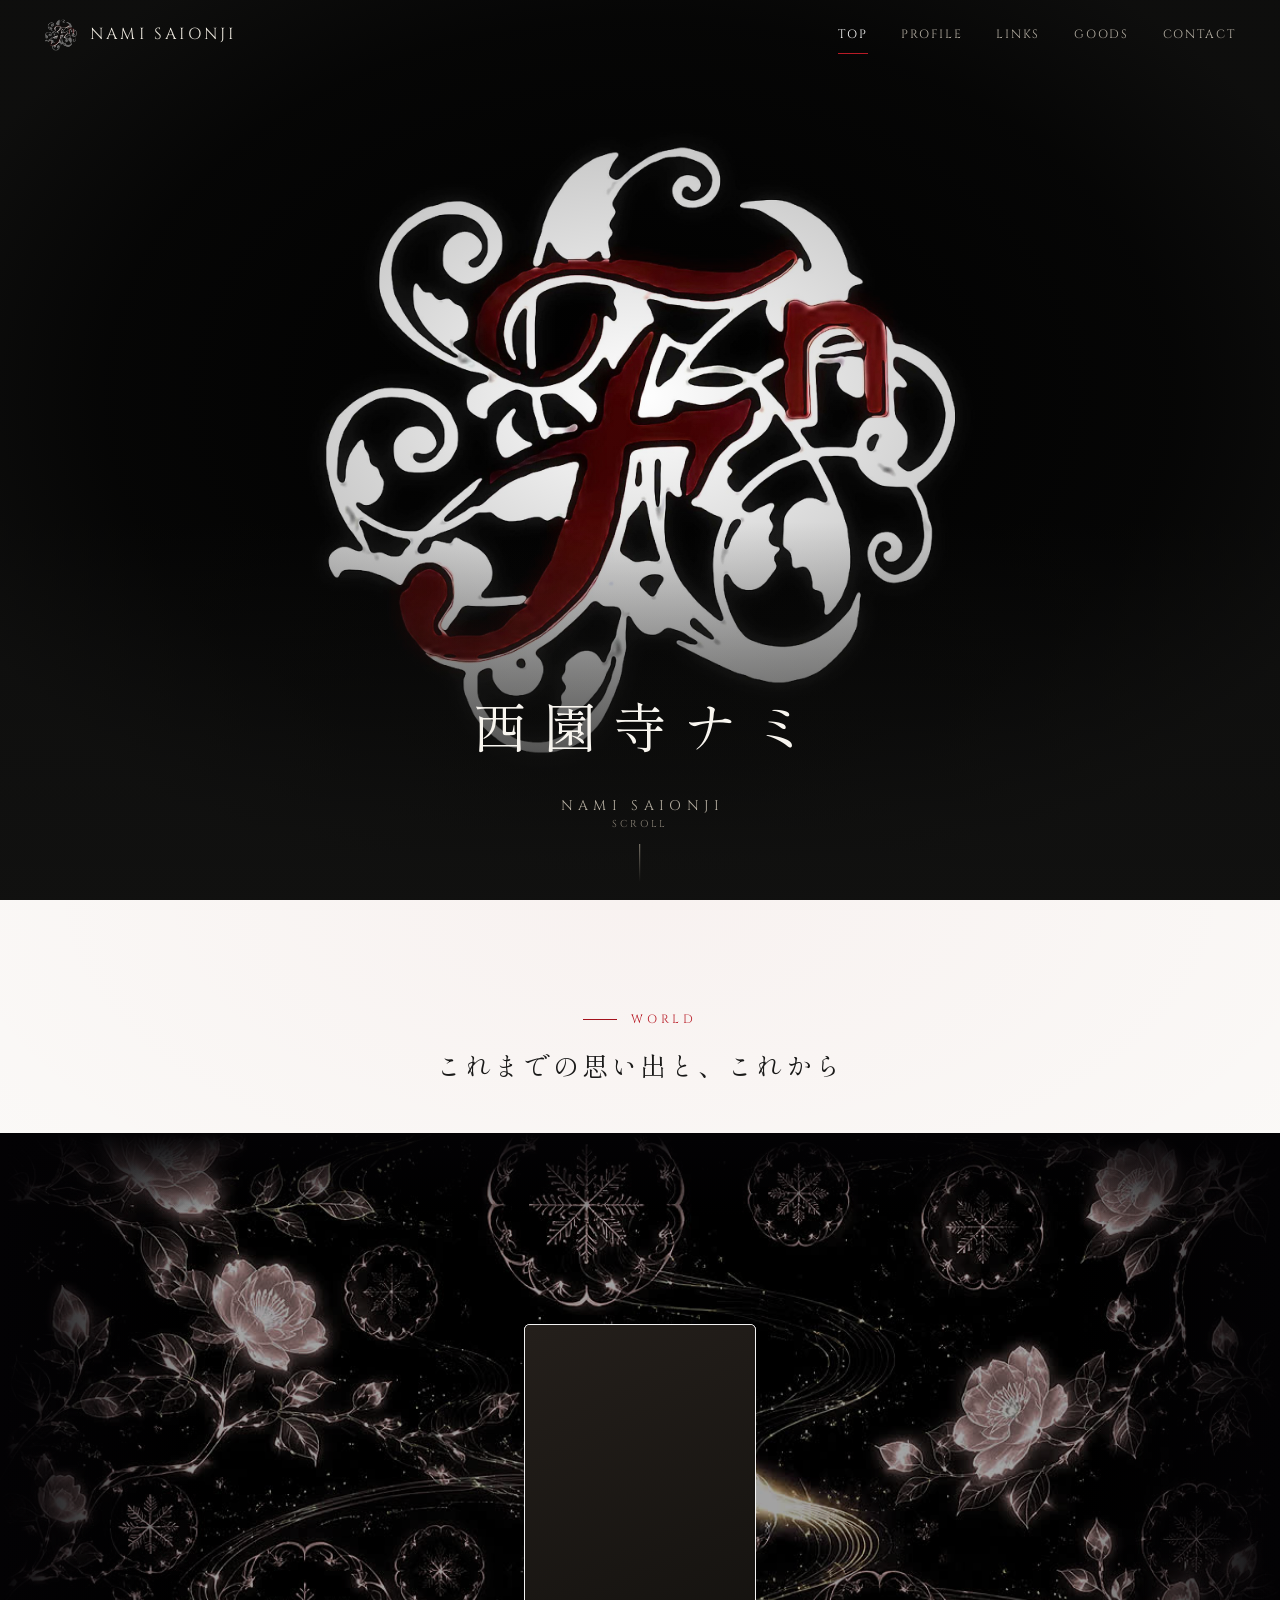
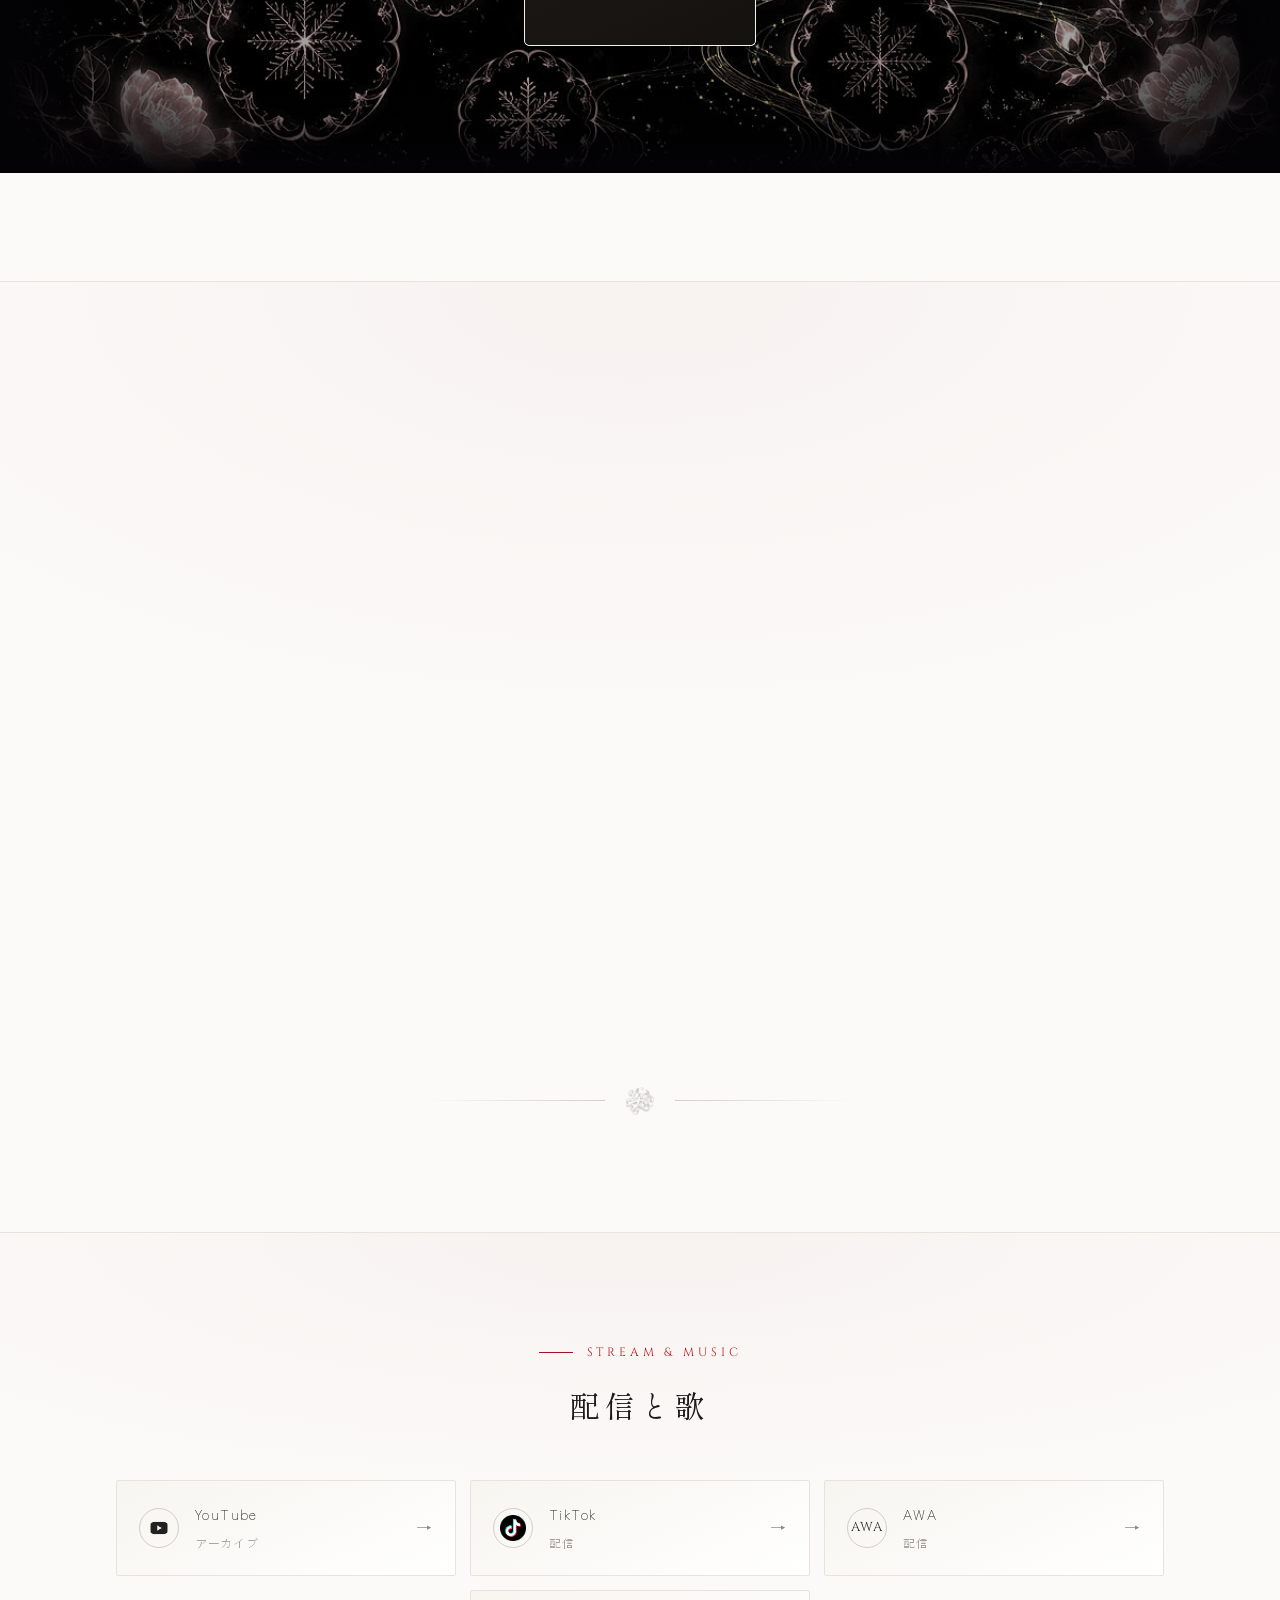
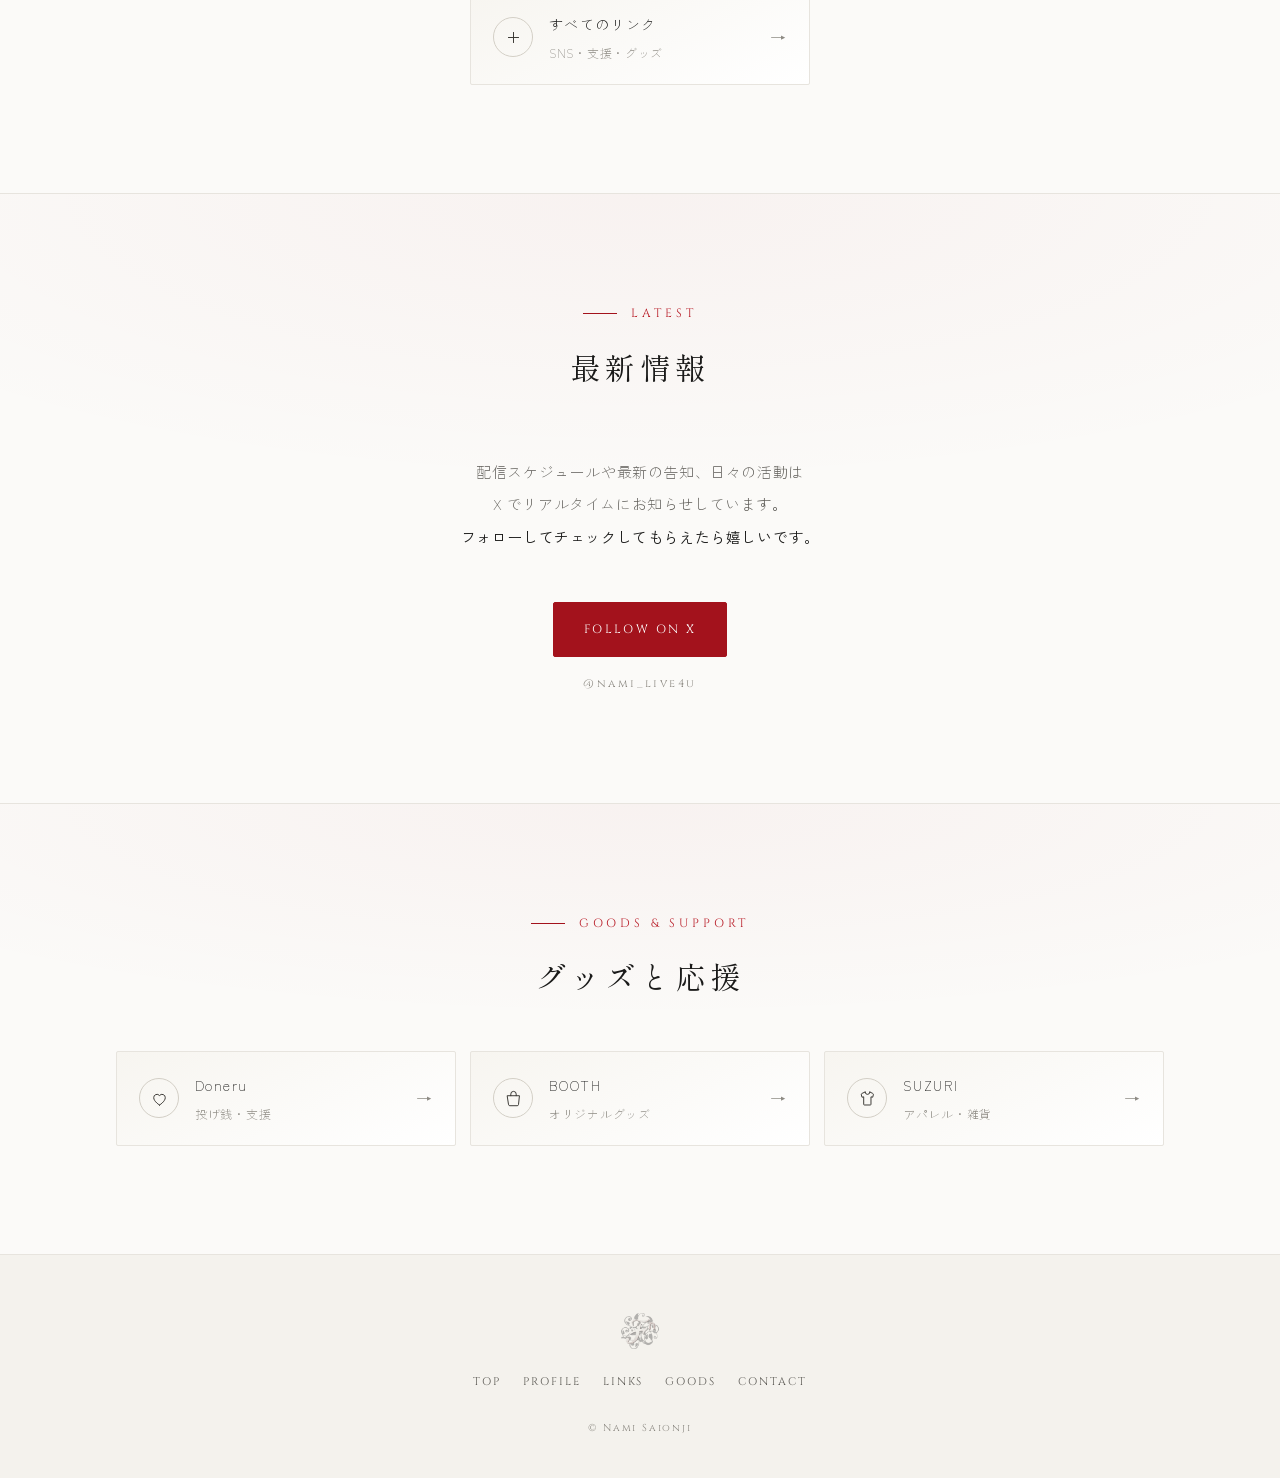
==== commit 275f4d84: "Add files via upload" ====
--- a/index.html
+++ b/index.html
@@ -46,6 +46,13 @@
       <!-- 1回だけ再生して最後のフレームで止まる（loop なし） -->
       <video id="heroVideo" muted playsinline autoplay preload="auto"
              poster="assets/video/logo_poster_2560x1440.jpg"></video>
+      <!-- 再生が終わったら、この高解像度の静止画へゆっくり移ります。
+           動画は 2560x1440 なので Retina では拡大されてぼやけます。
+           この1枚は 3840x2160 あるので、そこが解消されます。
+           差し替えるときは assets/video/ の logo_final_*.jpg を
+           同じ名前で上書きしてください（コードは触らなくて大丈夫です）。 -->
+      <img class="hero__still" id="heroStill" alt="" aria-hidden="true"
+           decoding="async" fetchpriority="low">
     </div>
     <div class="hero__veil"></div>
     <div class="hero__foot">
@@ -68,8 +75,9 @@
          data-cta   … ボタンの文字
          href       … リンク先
          タグの中身  … 説明文
-       data-title と href のない行は、押せない飾りのカードになります。
-       枚数を増減しても、レールは自動で9枚ぶん組み立て直します。 -->
+       href のない行は「絵だけの一枚」として開きます（鑑賞導線）。
+       パネルには説明文のかわりに、感想を X に届ける入力欄が出ます。
+       枚数を増減しても、レールは自動で組み立て直します。 -->
   <section class="sec">
     <div class="wrap">
       <div class="shead shead--c rv">
@@ -87,21 +95,67 @@
                data-poster="assets/video/stream_bg_poster.jpg"></video>
         <div class="stream__tint"></div>
         <div class="stream__src">
-        <!-- リンクのあるカード -->
+        <!-- CARDS:START -->
+        <!-- 押せるカード。data-title のある行だけが押せます -->
         <a class="stream__item" href="https://youtube.com/channel/UC7piqxuu3PJtacDZArdDvTw" target="_blank" rel="noopener"
-           data-img="assets/img/card-01-stage.jpg" data-pos="20" data-en="Stream" data-title="YouTube" data-cta="YouTubeを開く">配信とアーカイブはこちら。ゲームも雑談も、ここに全部残しています。</a>
+           data-img="assets/img/card-01-stage.jpg" data-pos="28" data-en="Stream" data-title="YouTube" data-cta="YouTubeを開く">配信とアーカイブはこちら。ゲームも雑談も、ここに全部残しています。</a>
         <a class="stream__item" href="https://www.tiktok.com/@namisaionji" target="_blank" rel="noopener"
-           data-img="assets/img/card-07-gallery.jpg" data-pos="20" data-en="Short" data-title="TikTok" data-cta="TikTokを開く">短い動画を気まぐれに投稿しています。@namisaionji</a>
+           data-img="assets/img/card-07-gallery.jpg" data-pos="8" data-en="Short" data-title="TikTok" data-cta="TikTokを開く">短い動画を気まぐれに投稿しています。@namisaionji</a>
         <a class="stream__item" href="https://mf.awa.fm/3Bvzlmu" target="_blank" rel="noopener"
-           data-img="assets/img/card-03-piano.jpg" data-pos="20" data-en="Music" data-title="AWA" data-cta="AWAで聴く">配信楽曲をまとめて聴けます。</a>
+           data-img="assets/img/card-03-piano.jpg" data-pos="15" data-en="Music" data-title="AWA" data-cta="AWAで聴く">配信楽曲をまとめて聴けます。</a>
         <a class="stream__item" href="https://namilive4u.booth.pm/" target="_blank" rel="noopener"
-           data-img="assets/img/card-08-suit.jpg" data-pos="30" data-en="Goods" data-title="BOOTH" data-cta="BOOTHを見る">オリジナルグッズを販売しています。</a>
-
-        <!-- 飾りだけのカード（押せません）。説明文とリンクを足せば上と同じように開きます -->
-        <span class="stream__item" data-img="assets/img/card-11-kimono.jpg" data-pos="10"></span>
-        <span class="stream__item" data-img="assets/img/card-05-stairs.jpg" data-pos="45"></span>
-        <span class="stream__item" data-img="assets/img/card-09-coat.jpg" data-pos="45"></span>
-        <span class="stream__item" data-img="assets/img/card-10-bar.jpg"  data-pos="30"></span>
+           data-img="assets/img/card-08-suit.jpg" data-pos="4" data-en="Goods" data-title="BOOTH" data-cta="BOOTHを見る">オリジナルグッズを販売しています。</a>
+        <a class="stream__item" href="https://www.youtube.com/watch?v=UZH8RM_HUSI" target="_blank" rel="noopener"
+           data-img="assets/img/card-14-terrace.jpg" data-pos="3" data-en="Song" data-title="夜明けと蛍" data-cta="YouTubeで見る">カバーです。夜がいちばん静かな時間に。</a>
+        <a class="stream__item" href="https://www.youtube.com/watch?v=4wTDNe6yTF8" target="_blank" rel="noopener"
+           data-img="assets/img/card-27-heart-balloon.jpg" data-pos="15" data-en="Song" data-title="ちゃんとあるよ" data-cta="YouTubeで見る">feat. として声で参加した楽曲です。</a>
+        <a class="stream__item" href="https://www.youtube.com/watch?v=VmC3zUovQFs" target="_blank" rel="noopener"
+           data-img="assets/img/card-13-coat.jpg" data-pos="9" data-en="Voice" data-title="声劇「怪物」" data-cta="YouTubeで見る">声だけで演じるお芝居です。</a>
+        <a class="stream__item" href="https://www.youtube.com/watch?v=fxxMXVnJYTs" target="_blank" rel="noopener"
+           data-img="assets/img/card-12-live.jpg" data-pos="1" data-en="Song" data-title="唱" data-cta="YouTubeで見る">生音で歌ってみました。</a>
+        <a class="stream__item" href="https://www.youtube.com/watch?v=kPEr4t_o-Tc" target="_blank" rel="noopener"
+           data-img="assets/img/card-23-nami-ocean.jpg" data-pos="9" data-en="Song" data-title="Summer snow" data-cta="YouTubeで見る">カバーです。夏に降る雪の話。</a>
+        <a class="stream__item" href="https://www.youtube.com/watch?v=PhaAEMo6tMo" target="_blank" rel="noopener"
+           data-img="assets/img/card-15-lounge.jpg" data-pos="18" data-en="Song" data-title="心のままに" data-cta="YouTubeで見る">聴くだけで気もちが楽になる一曲を。</a>
+        <a class="stream__item" href="https://www.youtube.com/watch?v=PCpjFAOwq8Y" target="_blank" rel="noopener"
+           data-img="assets/img/card-17-wisteria.jpg" data-pos="10" data-en="Song" data-title="グレーテのいない星" data-cta="YouTubeで見る">傘村トータさんの楽曲のカバーです。</a>
+        <a class="stream__item" href="https://www.youtube.com/watch?v=9Eqsl5xhjhM" target="_blank" rel="noopener"
+           data-img="assets/img/card-31-rose-heart.jpg" data-pos="19" data-en="Voice" data-title="グッドモーニングコール 3" data-cta="YouTubeで見る">朝いちばんに届ける、目覚ましの声です。</a>
+        <a class="stream__item" href="https://www.youtube.com/watch?v=-HKgswtmQQ0" target="_blank" rel="noopener"
+           data-img="assets/img/card-29-lace.jpg" data-pos="11" data-en="Voice" data-title="グッドモーニングコール 1" data-cta="YouTubeで見る">朝いちばんに届ける、目覚ましの声です。</a>
+        <a class="stream__item" href="https://www.youtube.com/watch?v=FOzmcwu14jY" target="_blank" rel="noopener"
+           data-img="assets/img/card-30-bouquet.jpg" data-pos="6" data-en="Voice" data-title="グッドモーニングコール 2" data-cta="YouTubeで見る">朝いちばんに届ける、目覚ましの声です。</a>
+        <a class="stream__item" href="https://www.youtube.com/watch?v=Tivu7xqyH6I" target="_blank" rel="noopener"
+           data-img="assets/img/card-25-piano-back.jpg" data-pos="6" data-en="Song" data-title="心のそばに" data-cta="YouTubeで見る">桜が舞い散るように歌ってみました。</a>
+        <a class="stream__item" href="https://www.youtube.com/watch?v=mdA-vSpqMwI" target="_blank" rel="noopener"
+           data-img="assets/img/card-24-momiji.jpg" data-pos="2" data-en="Song" data-title="泥中に咲く" data-cta="YouTubeで見る">カバーです。ℱⁿナミが歌うとこうなる。</a>
+        <a class="stream__item" href="https://www.youtube.com/watch?v=lEx94_OG1P0" target="_blank" rel="noopener"
+           data-img="assets/img/card-35-kitsune.jpg" data-pos="18" data-en="Song" data-title="月のワルツ" data-cta="YouTubeで見る">歌詞付きのカバーです。</a>
+        <a class="stream__item" href="https://www.youtube.com/watch?v=L1OUA81pPqk" target="_blank" rel="noopener"
+           data-img="assets/img/card-21-sunflower.jpg" data-pos="0" data-en="Song" data-title="SPARKLE" data-cta="YouTubeで見る">歌詞付きのカバーです。女性キーで。</a>
+        <a class="stream__item" href="https://www.youtube.com/watch?v=KPWZNz4ckkA" target="_blank" rel="noopener"
+           data-img="assets/img/card-28-heart-box.jpg" data-pos="1" data-en="Voice" data-title="声劇「夢で逢えたら」" data-cta="YouTubeで見る">声だけで演じるお芝居です。</a>
+        <a class="stream__item" href="https://www.youtube.com/watch?v=85e9gyuyvmY" target="_blank" rel="noopener"
+           data-img="assets/img/card-22-bar.jpg" data-pos="4" data-en="Reading" data-title="歌詞朗読 コンタクトケース" data-cta="YouTubeで見る">Saucy Dog の歌詞を、朗読で。</a>
+        <a class="stream__item" href="https://www.youtube.com/watch?v=e6IZnBB-gow" target="_blank" rel="noopener"
+           data-img="assets/img/card-20-autumn.jpg" data-pos="10" data-en="Song" data-title="エミリーと15の約束" data-cta="YouTubeで見る">歌詞付きのカバーです。</a>
+        <a class="stream__item" href="https://www.youtube.com/watch?v=UWbQWrg6D-I" target="_blank" rel="noopener"
+           data-img="assets/img/card-18-sunset.jpg" data-pos="10" data-en="Song" data-title="すずめ" data-cta="YouTubeで見る">歌詞つきのカバーです。原曲は十明さんの歌唱。</a>
+        <a class="stream__item" href="https://www.youtube.com/watch?v=iDB4ytPLOYU" target="_blank" rel="noopener"
+           data-img="assets/img/card-36-stage-red.jpg" data-pos="5" data-en="Song" data-title="忘れじの言の葉" data-cta="YouTubeで見る">カバーです。ℱⁿナミの声で。</a>
+        <a class="stream__item" href="https://www.youtube.com/watch?v=69hcW9YsYhY" target="_blank" rel="noopener"
+           data-img="assets/img/card-34-mic-sing.jpg" data-pos="16" data-en="Song" data-title="Part of Me" data-cta="YouTubeで見る">浜崎あゆみさんの楽曲のカバーです。</a>
+
+        <!-- 絵だけのカード。押すと鑑賞導線（感想を X に届ける画面）が開きます。
+             説明文とリンクを足せば、上と同じ「リンクのあるカード」になります -->
+        <span class="stream__item" data-img="assets/img/card-11-kimono.jpg" data-pos="11"></span>
+        <span class="stream__item" data-img="assets/img/card-05-stairs.jpg" data-pos="3"></span>
+        <span class="stream__item" data-img="assets/img/card-16-purple.jpg" data-pos="17"></span>
+        <span class="stream__item" data-img="assets/img/card-19-festival.jpg" data-pos="3"></span>
+        <span class="stream__item" data-img="assets/img/card-26-mic.jpg" data-pos="70 23"></span>
+        <span class="stream__item" data-img="assets/img/card-32-heart-red.jpg" data-pos="0"></span>
+        <span class="stream__item" data-img="assets/img/card-33-stage-back.jpg" data-pos="4"></span>
+        <!-- CARDS:END -->
         </div>
         <div class="stream__scene">
           <div class="stream__rail stream__rail--r"></div>
@@ -117,12 +171,37 @@
     <div class="lb__bd" data-lb-close></div>
     <div class="lb__panel" role="dialog" aria-modal="true" aria-labelledby="lbTitle">
       <button class="lb__x" type="button" data-lb-close aria-label="閉じる">×</button>
-      <div class="lb__fig"><img id="lbImg" src="" alt=""></div>
+      <div class="lb__fig"><img id="lbImg" alt=""></div>
       <div class="lb__body">
-        <p class="lb__en" id="lbEn"></p>
-        <h3 class="lb__t" id="lbTitle"></h3>
-        <p class="lb__d" id="lbText"></p>
-        <div class="btns" id="lbBtns"></div>
+        <!-- リンクのあるカード（配信・楽曲・グッズ・動画） -->
+        <div id="lbInfo">
+          <p class="lb__en" id="lbEn"></p>
+          <h3 class="lb__t" id="lbTitle"></h3>
+          <p class="lb__d" id="lbText"></p>
+          <div class="btns" id="lbBtns"></div>
+        </div>
+        <!-- リンクのないカード（絵だけの一枚）＝ 鑑賞導線
+             ここに置くのは 問いかけ → 補助文 → 空の入力欄 → 届け先 → ボタン、これだけ。
+             選択肢・例文・プレースホルダの類は置かない（書く前に答えの型を
+             見せると、その人の言葉ではなく例のバリエーションになるため）。
+             問いかけの文は main.js が3案から出し分ける。 -->
+        <div class="cta" id="lbCta" hidden>
+          <h3 class="cta__ask" id="ctaAsk"></h3>
+          <p class="cta__sub" id="ctaSub"></p>
+          <div class="ta" id="ctaWrap">
+            <div class="ta__mirror" id="ctaMirror" aria-hidden="true"></div>
+            <textarea class="ta__in" id="ctaText" rows="4" aria-labelledby="ctaAsk"></textarea>
+          </div>
+          <p class="cta__meter"><span id="ctaN">7</span> / 140</p>
+          <p class="cta__warn" id="ctaWarn" hidden>先頭が @ で始まる投稿は、X では返信として配信されます。ナミのフォロワーにはほとんど表示されません。</p>
+          <p class="cta__to"><span class="cta__to-l">届け先</span><span class="cta__at">@nami_live4u</span></p>
+          <p class="cta__note">この一行が最後に添えられます。あなたの言葉が本人に届きます。</p>
+          <div class="btns cta__btns">
+            <button class="btn" type="button" id="ctaCopy">下書きをコピー</button>
+            <a class="btn btn--fill is-off" id="ctaGo" target="_blank" rel="noopener noreferrer" aria-disabled="true">感じたことを届ける</a>
+          </div>
+          <p class="cta__note">X の投稿画面が開きます。内容は自由に編集できます。</p>
+        </div>
       </div>
     </div>
   </div>
@@ -207,22 +286,22 @@
       </div>
       <div class="cards rv" data-d="1">
         <a class="card" href="https://youtube.com/channel/UC7piqxuu3PJtacDZArdDvTw" target="_blank" rel="noopener">
-          <span class="card__ic">YT</span>
-          <span class="card__b"><p class="card__t">YouTube</p><p class="card__d">配信・アーカイブ</p></span>
+          <span class="card__ic"><img src="assets/img/brand/youtube.png" alt="" data-fallback="YT"></span>
+          <span class="card__b"><p class="card__t">YouTube</p><p class="card__d">アーカイブ</p></span>
           <span class="card__ar">→</span>
         </a>
         <a class="card" href="https://www.tiktok.com/@namisaionji" target="_blank" rel="noopener">
-          <span class="card__ic">TT</span>
-          <span class="card__b"><p class="card__t">TikTok</p><p class="card__d">@namisaionji</p></span>
+          <span class="card__ic"><img src="assets/img/brand/tiktok.png" alt="" data-fallback="TT"></span>
+          <span class="card__b"><p class="card__t">TikTok</p><p class="card__d">配信</p></span>
           <span class="card__ar">→</span>
         </a>
         <a class="card" href="https://mf.awa.fm/3Bvzlmu" target="_blank" rel="noopener">
-          <span class="card__ic">AW</span>
-          <span class="card__b"><p class="card__t">AWA</p><p class="card__d">配信楽曲</p></span>
+          <span class="card__ic">AWA</span>
+          <span class="card__b"><p class="card__t">AWA</p><p class="card__d">配信</p></span>
           <span class="card__ar">→</span>
         </a>
         <a class="card" href="links.html">
-          <span class="card__ic">＋</span>
+          <span class="card__ic"><svg viewBox="0 0 24 24" aria-hidden="true"><path d="M12 5.6v12.8M5.6 12h12.8"/></svg></span>
           <span class="card__b"><p class="card__t">すべてのリンク</p><p class="card__d">SNS・支援・グッズ</p></span>
           <span class="card__ar">→</span>
         </a>
@@ -262,19 +341,20 @@
         <h2 class="shead__jp">グッズと応援</h2>
       </div>
       <div class="cards rv" data-d="1">
+        <!-- 丸の中はアイコン。線の太さと大きさは style.css の .card__ic svg で決めています -->
+        <a class="card" href="https://doneru.jp/nami1211" target="_blank" rel="noopener">
+          <span class="card__ic"><svg viewBox="0 0 24 24" aria-hidden="true"><path d="M12 20.3s-7.3-4.4-7.3-9.4a4.1 4.1 0 0 1 7.3-2.6 4.1 4.1 0 0 1 7.3 2.6c0 5-7.3 9.4-7.3 9.4z"/></svg></span>
+          <span class="card__b"><p class="card__t">Doneru</p><p class="card__d">投げ銭・支援</p></span>
+          <span class="card__ar">→</span>
+        </a>
         <a class="card" href="https://namilive4u.booth.pm/" target="_blank" rel="noopener">
-          <span class="card__ic">BO</span>
+          <span class="card__ic"><svg viewBox="0 0 24 24" aria-hidden="true"><path d="M4.5 8.5h15l-1.2 11.2a1.6 1.6 0 0 1-1.6 1.4H7.3a1.6 1.6 0 0 1-1.6-1.4z"/><path d="M8.6 8.5V6.4a3.4 3.4 0 0 1 6.8 0v2.1"/></svg></span>
           <span class="card__b"><p class="card__t">BOOTH</p><p class="card__d">オリジナルグッズ</p></span>
           <span class="card__ar">→</span>
         </a>
         <a class="card" href="https://suzuri.jp/search?q=%E8%A5%BF%E5%9C%92%E5%AF%BA%E3%83%8A%E3%83%9F" target="_blank" rel="noopener">
-          <span class="card__ic">SZ</span>
+          <span class="card__ic"><svg viewBox="0 0 24 24" aria-hidden="true"><path d="M9 3.8 5 5.6a1.4 1.4 0 0 0-.8 1.6l.8 3.2 2.2-.5v9.5a.8.8 0 0 0 .8.8h7.6a.8.8 0 0 0 .8-.8v-9.5l2.2.5.8-3.2a1.4 1.4 0 0 0-.8-1.6L15 3.8"/><path d="M9 3.8a3 3 0 0 0 6 0"/></svg></span>
           <span class="card__b"><p class="card__t">SUZURI</p><p class="card__d">アパレル・雑貨</p></span>
-          <span class="card__ar">→</span>
-        </a>
-        <a class="card" href="https://doneru.jp/nami1211" target="_blank" rel="noopener">
-          <span class="card__ic">DN</span>
-          <span class="card__b"><p class="card__t">Doneru</p><p class="card__d">投げ銭・支援</p></span>
           <span class="card__ar">→</span>
         </a>
       </div>
--- a/assets/css/style.css
+++ b/assets/css/style.css
@@ -92,6 +92,15 @@
 .hero__media video,.hero__media img{
   width:100%;height:100%;object-fit:cover;object-position:center;
 }
+/* 動画の上に重ねる、再生後の静止画。読み込みだけ先に済ませておき、
+   終わってから 6 秒かけて浮かび上がらせる。位置と切り抜き方は
+   上の .hero__media video,.hero__media img の指定をそのまま使う。
+   カーブに var(--ease) を使わないのは意図的。あれは動き用の強い
+   ease-out で、0.6秒で8割まで上がってしまい「切り替わった」と見える。
+   溶け込ませたいので、前後が対称なゆるいカーブにしてある。 */
+.hero__still{position:absolute;inset:0;opacity:0;pointer-events:none;
+  transition:opacity 6s cubic-bezier(.45,0,.55,1)}
+.hero__still.is-in{opacity:1}
 .hero__veil{
   position:absolute;inset:0;pointer-events:none;
   background:
@@ -186,6 +195,15 @@
   border:1px solid var(--line-2);border-radius:50%;
   font-family:var(--serif-en);font-size:13px;letter-spacing:.06em;color:var(--silver);
 }
+/* 丸の中身がアイコンのとき（グッズと応援）。まわりの文字と同じ細さに見えるよう
+   線を1.2pxにしてある。色は .card__ic の color をそのまま継ぐ */
+.card__ic svg{width:19px;height:19px;fill:none;stroke:currentColor;
+  stroke-width:1.2;stroke-linecap:round;stroke-linejoin:round}
+/* 丸の中身が公式ロゴの画像のとき（YouTube / TikTok / AWA）。
+   ロゴは色も形も変えられないので、こちらで合わせるのは大きさと余白だけ。
+   公式アイコンは背景の色面までが1セット（YouTubeは角丸、TikTokは丸）なので、
+   線のアイコンより大きめに出さないと中の絵が潰れる。26pxがちょうどいい。 */
+.card__ic img{width:26px;height:26px;object-fit:contain;display:block}
 .card__b{min-width:0}
 .card__t{margin:0;font-size:14px;letter-spacing:.1em;color:var(--text)}
 .card__d{margin:3px 0 0;font-size:12px;color:var(--text-3);letter-spacing:.06em;
@@ -442,11 +460,30 @@
   overflow:hidden;
   opacity:0;transform:translateY(14px) scale(.98);
   transition:opacity .5s var(--ease),transform .5s var(--ease);
+  /* 感想の入力欄が入るぶん背が高くなるので、画面からはみ出さないように
+     写真の高さは固定したまま、下の本文側だけをスクロールさせる。
+     × は .lb__panel を基準に置いているので、スクロールしても残る。 */
+  display:flex;flex-direction:column;max-height:100%;
 }
 .lb.is-in .lb__panel{opacity:1;transform:none}
-.lb__fig{aspect-ratio:16/9;background:#000;border-bottom:1px solid var(--line)}
-.lb__fig img{width:100%;height:100%;object-fit:cover}
-.lb__body{padding:26px 28px 30px}
+/* パネルの写真枠。16:9 だと縦長の絵から見えるのが高さの3割ほどしかなく、
+   顔が切れる。4:3 にすると4割強が見えて、全身の絵もバストアップの絵も
+   顔が入る。縦に短い画面では戻して、ボタンが画面の外へ出ないようにする。 */
+.lb__fig{
+  position:relative;aspect-ratio:4/3;background:#000;
+  border-bottom:1px solid var(--line);
+  /* 縦に伸び縮みさせない。写真の高さは比率だけで決める */
+  flex:0 0 auto;overflow:hidden;
+}
+@media (max-height:700px){ .lb__fig{aspect-ratio:16/9} }
+/* 鑑賞導線は入力欄のぶん背が高いので、縦に余裕のない画面では
+   写真を少し浅くしてボタンを画面の中に収める */
+@media (max-height:880px){ .lb--cta .lb__fig{aspect-ratio:3/2} }
+@media (max-height:800px){ .lb--cta .lb__fig{aspect-ratio:16/9} }
+/* 絶対配置にしておかないと、画像そのものの高さが枠を押し広げて
+   aspect-ratio が効かなくなる（縦長の絵で顕著） */
+.lb__fig img{position:absolute;inset:0;width:100%;height:100%;object-fit:cover}
+.lb__body{padding:24px 28px 26px;overflow-y:auto;overscroll-behavior:contain;min-height:0}
 .lb__en{
   display:flex;align-items:center;gap:12px;margin:0;
   font-family:var(--serif-en);font-size:11px;letter-spacing:.30em;
@@ -470,6 +507,76 @@
 }
 /* CTA は日本語が入るので、英字前提の .btn から字送りだけ戻す */
 .lb .btn{font-family:var(--sans-jp);text-transform:none;letter-spacing:.14em;font-size:13px}
+
+/* =========================================================
+   鑑賞導線 — リンクのない一枚を開いたときの画面
+   ---------------------------------------------------------
+   置くのは 問いかけ → 補助文 → 空の入力欄 → 届け先 → ボタン、これだけ。
+   プレースホルダも例文も入れない。入力欄が空であることが仕様です。
+   入力欄は「文字色を透明にした textarea」＋「色を出すミラー」の
+   二枚重ね。上限を超えたぶんだけ赤くするためで、日本語を変換して
+   いるあいだは main.js が .is-ime を付けて素の textarea に戻します。
+   ========================================================= */
+.cta__ask{
+  font-family:var(--serif-jp);font-weight:400;margin:0;
+  font-size:clamp(17px,2.7vw,21px);letter-spacing:.10em;line-height:1.85;
+}
+.cta__sub{margin:10px 0 0;color:var(--text-2);font-size:13px;line-height:1.9}
+
+/* 枠と地色は外側の .ta が持つ。textarea を地色つきにすると
+   下のミラーを覆い隠してしまうため。 */
+.ta{
+  position:relative;margin-top:16px;
+  background:var(--surface-2);
+  border:1px solid var(--line-2);border-radius:var(--r);
+  transition:border-color .35s var(--ease);
+}
+.ta:focus-within{border-color:var(--crimson)}
+.ta.is-over{border-color:var(--crimson-hi)}
+.ta__mirror,.ta__in{
+  font-family:var(--sans-jp);font-size:15px;line-height:1.95;
+  letter-spacing:.04em;font-weight:300;
+  padding:14px 15px;border:0;background:transparent;
+  white-space:pre-wrap;overflow-wrap:break-word;word-break:break-word;
+  width:100%;
+}
+/* 色を出すのはこちら。文字だけを textarea の上に重ねるので、
+   カーソルと選択の色は下の textarea のものがそのまま見える。 */
+.ta__mirror{
+  position:absolute;inset:0;z-index:1;pointer-events:none;overflow:hidden;
+  color:var(--text);
+}
+.ta__in{
+  position:relative;display:block;margin:0;resize:none;overflow:hidden;
+  min-height:6em;
+  color:transparent;-webkit-text-fill-color:transparent;
+  caret-color:var(--crimson-hi);
+}
+.ta__in:focus{outline:none}
+.ta.is-ime .ta__in{color:var(--text);-webkit-text-fill-color:currentColor}
+.ta.is-ime .ta__mirror{visibility:hidden}
+.ta__mirror .over{color:var(--crimson-hi);background:rgb(var(--accent-rgb,163 18 28) / .12)}
+
+.cta__meter{
+  margin:6px 0 0;text-align:right;
+  font-family:var(--serif-en);font-size:11px;letter-spacing:.16em;color:var(--text-3);
+}
+.ta.is-over ~ .cta__meter{color:var(--crimson-hi)}
+.cta__warn{margin:10px 0 0;font-size:12px;line-height:1.85;color:var(--crimson-hi)}
+
+.cta__to{
+  display:flex;align-items:baseline;gap:14px;margin:16px 0 0;
+  padding-top:14px;border-top:1px solid var(--line);
+}
+.cta__to-l{font-size:11px;letter-spacing:.22em;color:var(--text-3)}
+.cta__at{font-family:var(--serif-en);font-size:15px;letter-spacing:.06em;color:var(--text)}
+.cta__note{margin:6px 0 0;font-size:11.5px;line-height:1.9;color:var(--text-3)}
+
+.cta__btns{margin-top:16px}
+.cta__btns .btn{flex:1 1 auto;justify-content:center;padding-left:18px;padding-right:18px}
+/* 本文が空のとき／上限を超えているときは押せない。書くところが
+   まだ空なだけなので、注意書きは足さずに見た目だけ落とす。 */
+.btn.is-off{opacity:.4;cursor:default;pointer-events:none}
 
 /* =========================================================
    配色: 白磁（Porcelain） — 白磁の白と墨、朱をひとつ
@@ -515,6 +622,14 @@
 .hero__scroll::after{background:linear-gradient(#8b8478,transparent)}
 .stream__card{background:linear-gradient(155deg,#241f1b,#14120f);box-shadow:0 0 0 1px rgba(255,255,255,.18)}
 .orn img,.ft__mark{filter:brightness(.45) contrast(1.15)}
+/* ロゴマークは暗い背景用の淡いシルバー（地とのコントラストが 1.7:1 しかない）。
+   白い地では飛んでしまうので、上のフッター・飾り罫と同じ処理を、ヘッダーと
+   プロフィールにも当てる。トップ最上部＝暗いヒーローの上にいるあいだ
+   （.hd に is-stuck が付いていない状態）だけは、明るいまま残す。
+   プロフィールの絵をロゴから立ち絵に差し替えたときは、ファイル名が変わるので
+   このフィルタは自動で外れる。 */
+.hd.is-stuck .hd__logo img,
+.prof__fig img[src*="logo_mark"]{filter:brightness(.45) contrast(1.15)}
 .lb__panel{box-shadow:0 30px 80px rgba(0,0,0,.28)}
 
 /* =========================================================
@@ -579,5 +694,4 @@
   .sarea__body{font-size:14px;line-height:2.05}
   .sarea__h{font-size:16px}
 }
-/* 飾りだけのカードは押せないので、指の形にしない */
-div.stream__card{cursor:default}
+/* 帯のカードはすべて押せる（リンクのない一枚は鑑賞導線が開く） */
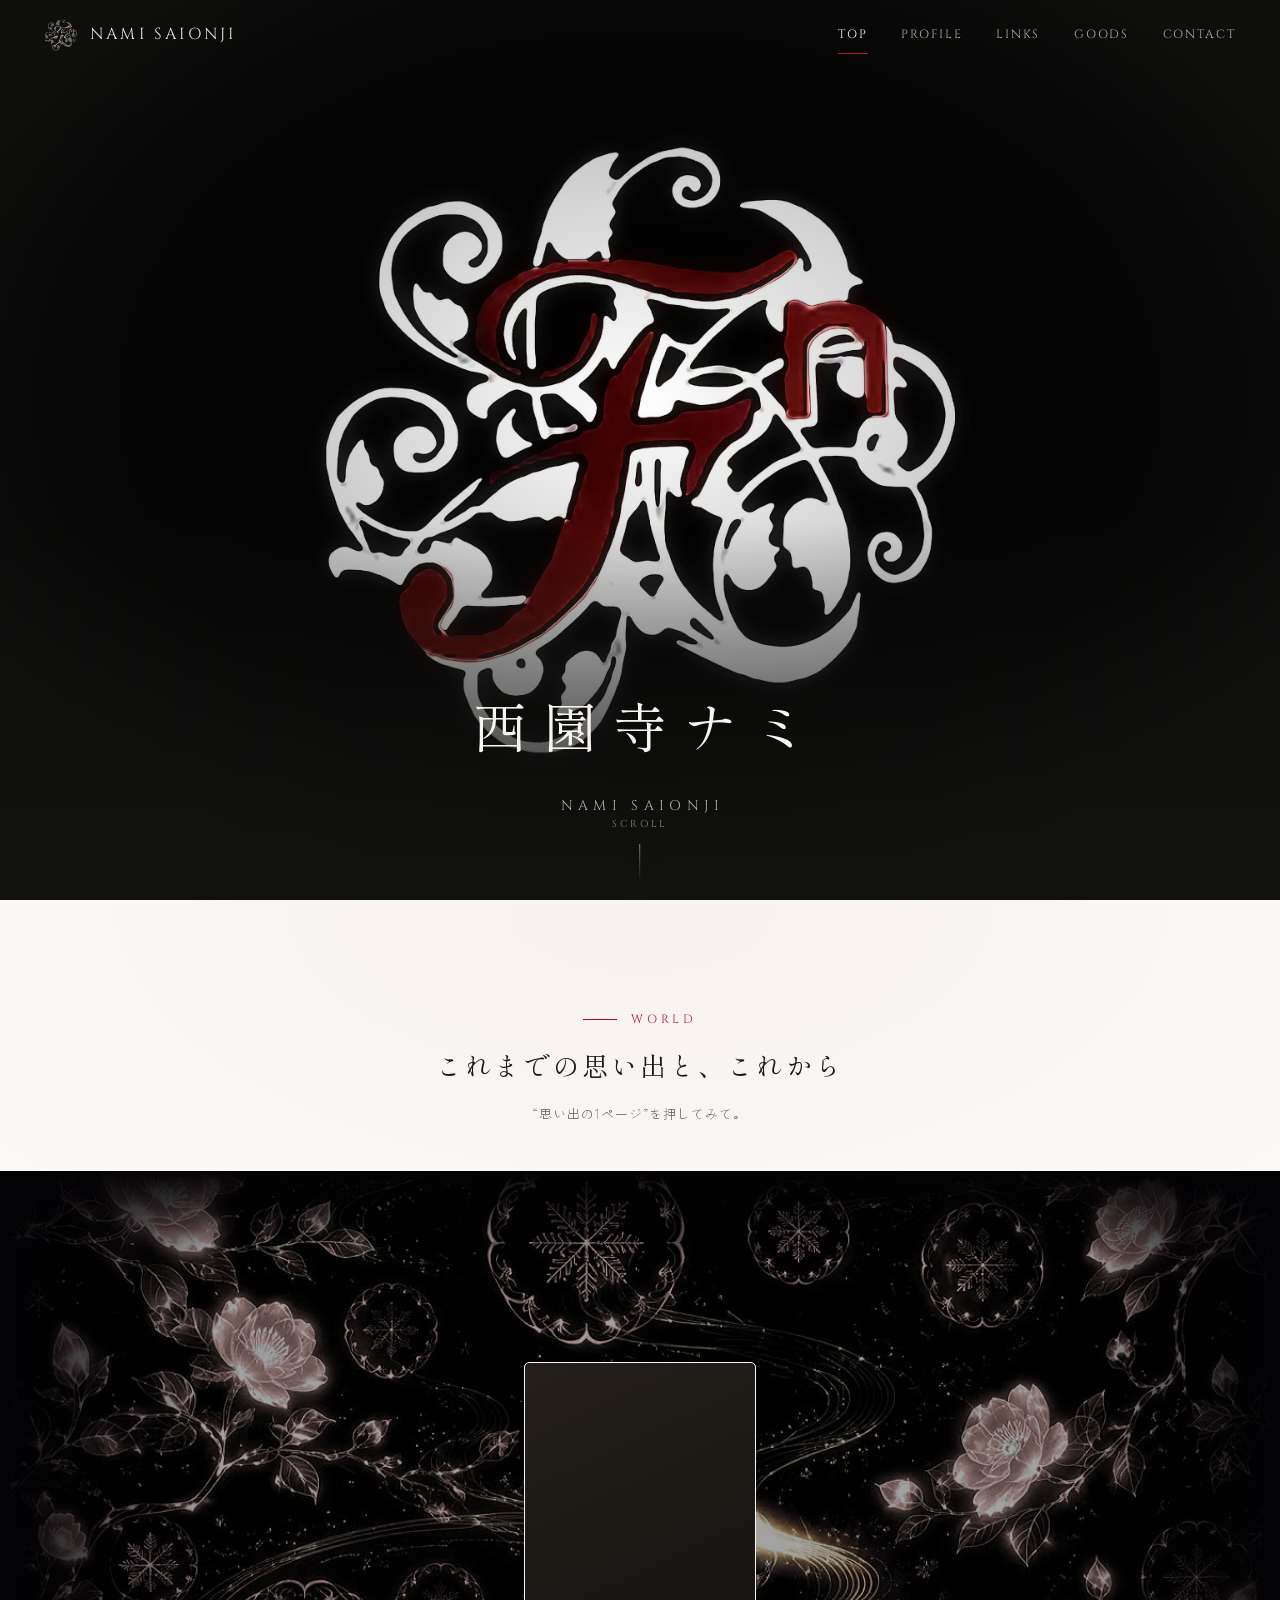
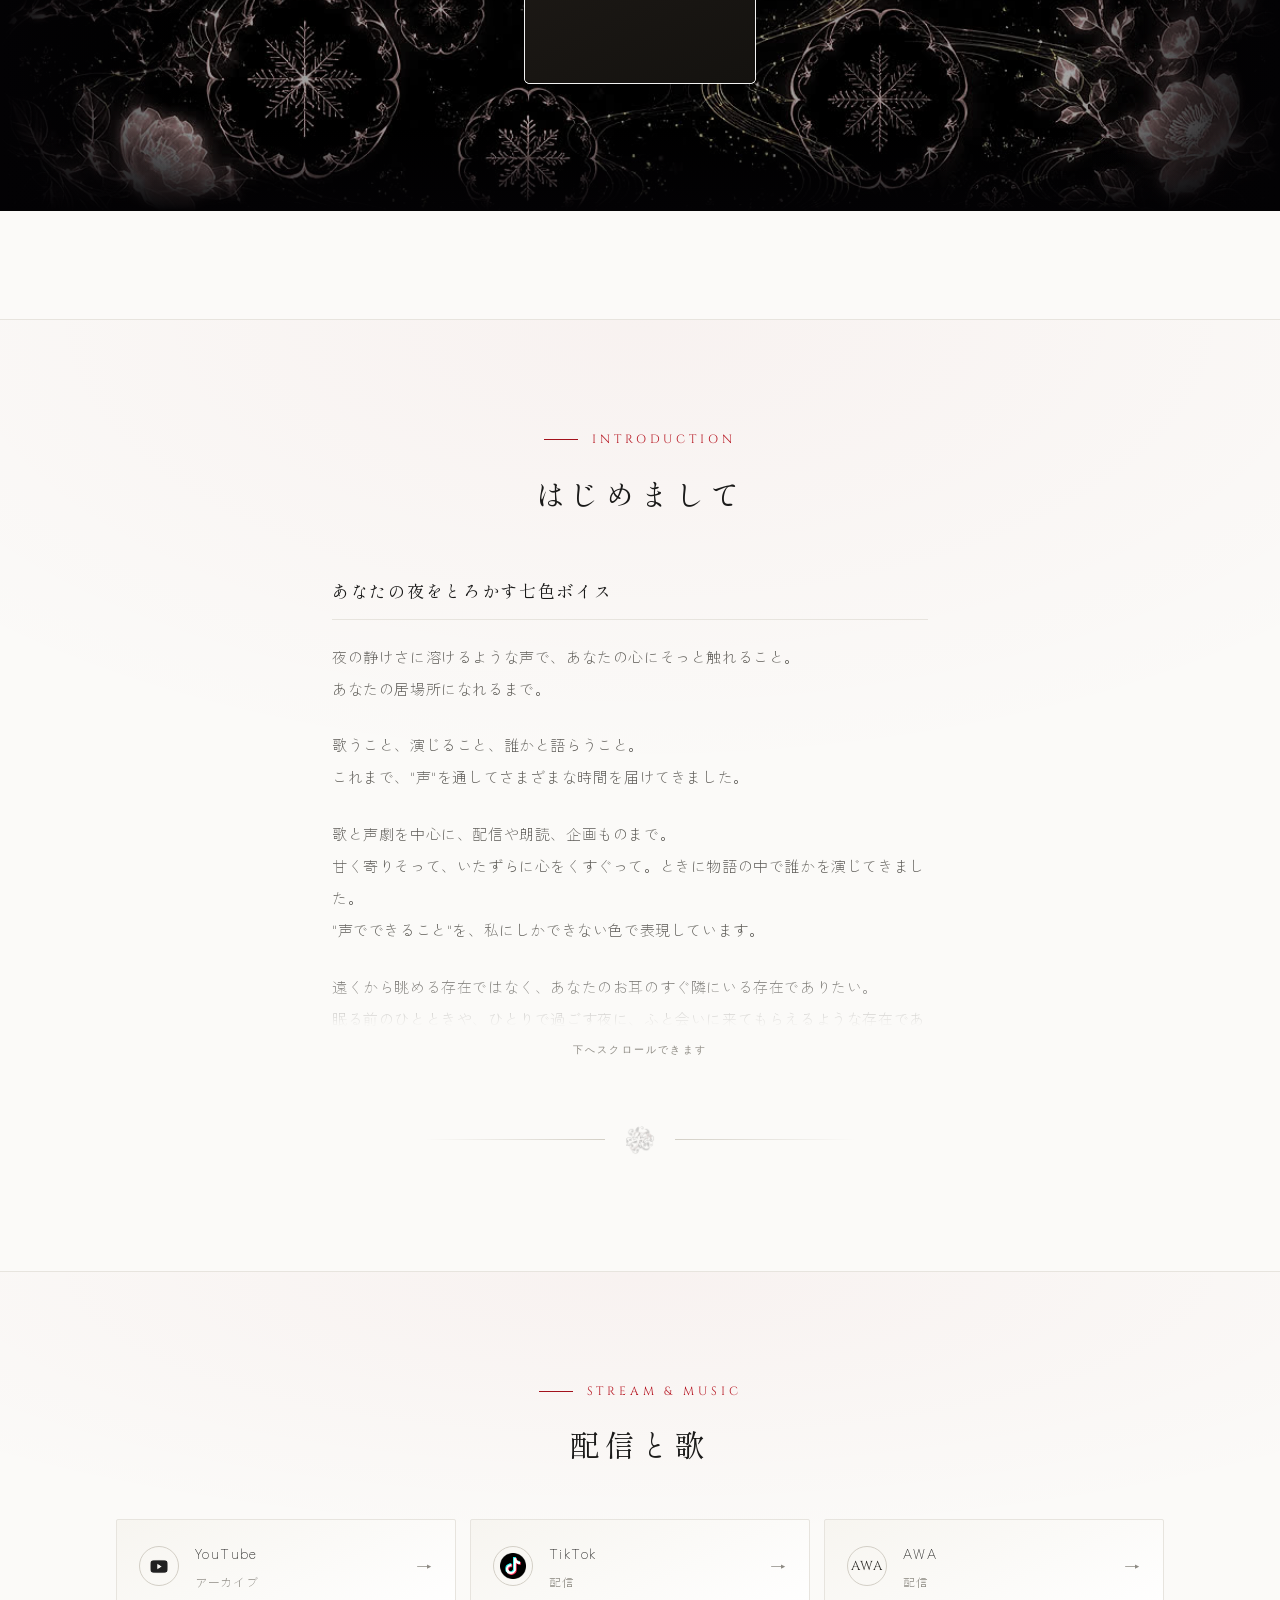
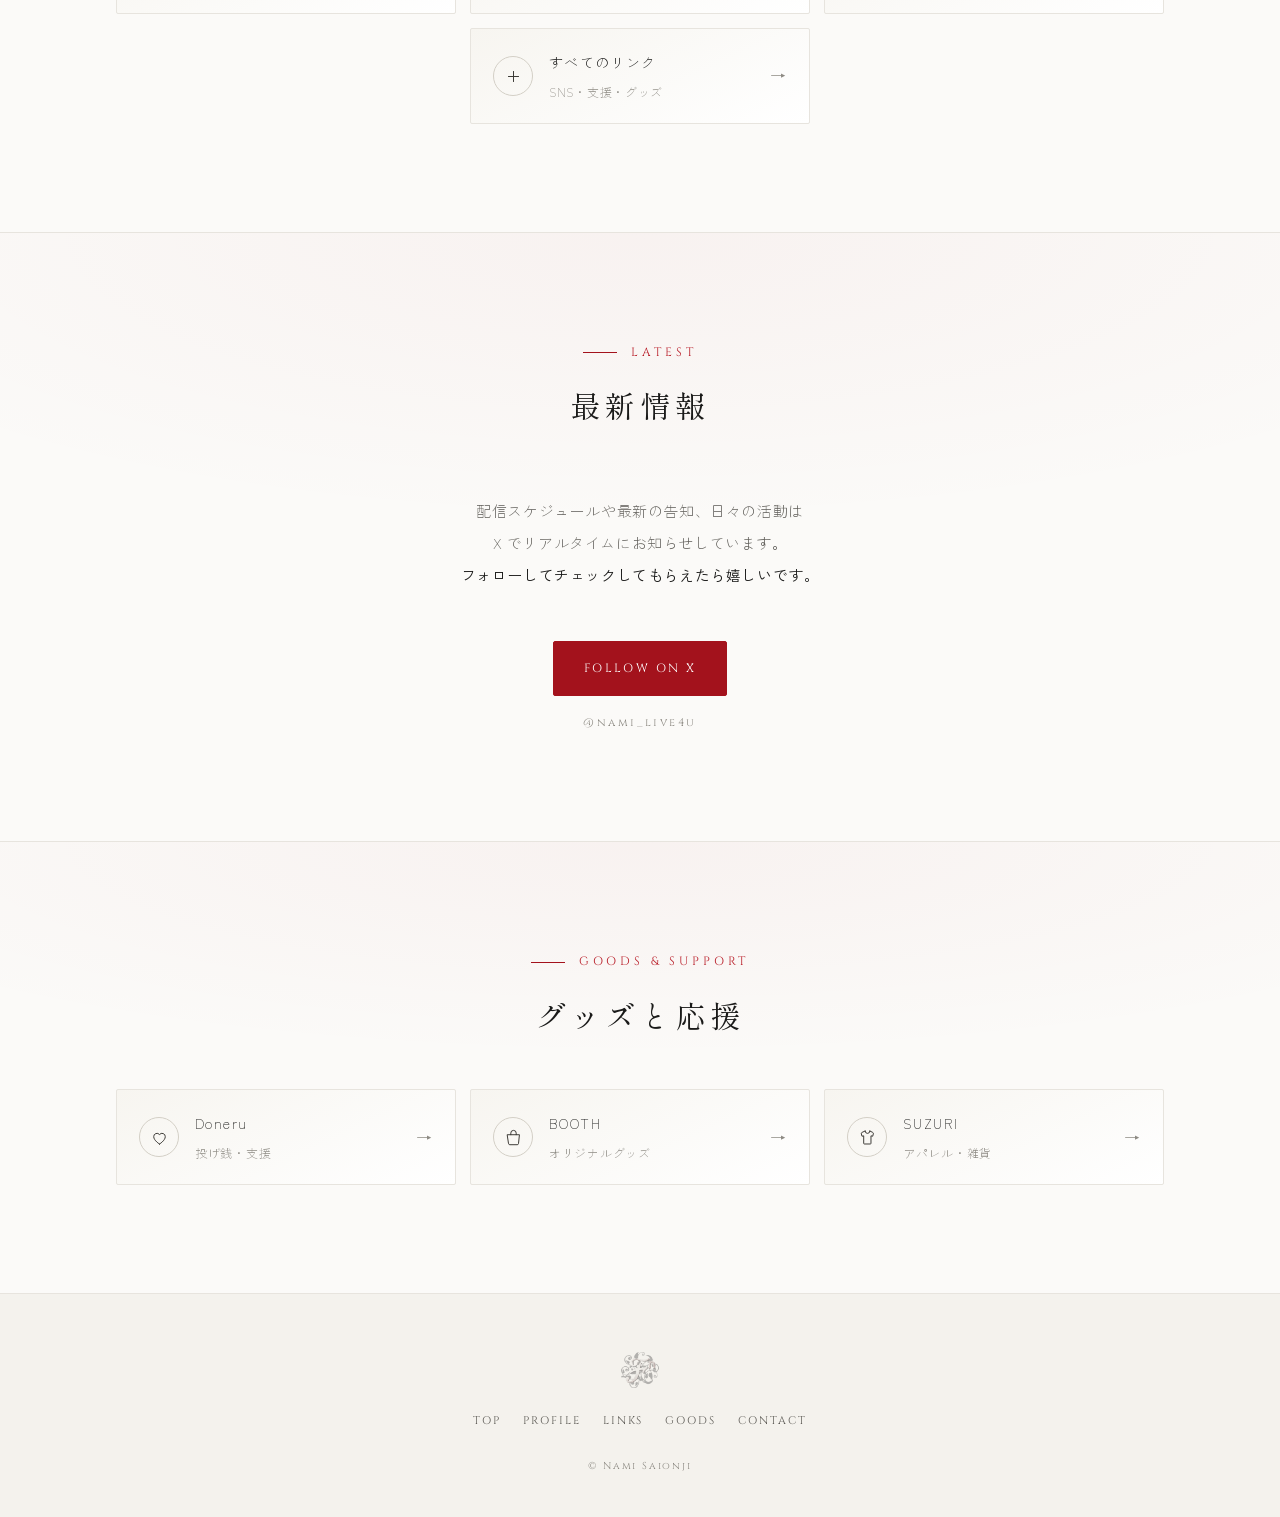
==== commit 803d3034: "Add files via upload" ====
--- a/index.html
+++ b/index.html
@@ -85,6 +85,9 @@
         <!-- 他のセクションの見出し（4〜6文字）より長いので、字送りを詰めた
              --long を当て、狭い画面では読点で折り返す -->
         <h2 class="shead__jp shead__jp--long">これまでの思い出と、<br class="only-sp">これから</h2>
+        <!-- 帯のカードが押せることは、見ただけでは分からない（スマホには
+             カーソルの形も出ない）。ここで一言だけ伝えておく。 -->
+        <p class="shead__note">“思い出の1ページ”を押してみて。</p>
       </div>
     </div>
     <div class="rv" data-d="1">
--- a/assets/css/style.css
+++ b/assets/css/style.css
@@ -161,6 +161,9 @@
 /* 長い見出し用。他のセクションは4〜6文字なので同じ級数だと間延びして見える。
    少し詰めて、2行になったときの行間も締める。 */
 .shead__jp--long{font-size:clamp(19px,2.7vw,26px);letter-spacing:.12em;line-height:1.7}
+/* 見出しの下に置く一言。帯のカードが押せることを伝えるためだけの行なので、
+   見出しより一段小さく、地の文より静かにしておく。 */
+.shead__note{margin:14px 0 0;font-size:13px;line-height:1.9;letter-spacing:.08em;color:var(--text-2)}
 
 .lead{max-width:56ch;color:var(--text-2);font-size:15px;line-height:2.15}
 .lead strong{color:var(--text);font-weight:400}
@@ -365,12 +368,50 @@
 .stream__rail--r > .stream__card{animation-name:stream-r!important}
 .stream__rail--l > .stream__card{animation-name:stream-l!important}
 
-/* 指している1枚だけ止めて明るくする。狙って押せるようにするため */
-.stream .stream__card:hover,
+/* 指している1枚だけ止めて明るくする。狙って押せるようにするため。
+   マウスのある機器だけ。タッチだと、押したあとに hover が残って
+   カードが1枚止まったままになる。 */
+@media (hover:hover){
+  .stream .stream__card:hover{animation-play-state:paused}
+  .stream__card:hover img{filter:brightness(1.5)}
+}
 .stream .stream__card:focus-visible{animation-play-state:paused}
-.stream__card:hover img,
 .stream__card:focus-visible img{filter:brightness(1.5)}
 .stream__card:focus-visible{outline:1px solid var(--crimson-hi);outline-offset:2px}
+
+/* 触れた瞬間に光る。スマホは hover が無いので、押したことがここで伝わる */
+.stream__card.is-tap img{filter:brightness(2) saturate(1.06)}
+
+/* 「押せます」の印。左右のレールに1枚ずつ、ゆっくり明滅させる。
+   JS が .is-hint を付け、カードを一度でも開いたら外して二度と出さない。
+   ふちが光る（::after）のと、指で触れたときのような輪が広がる（::before）の
+   二段構え。カードは overflow:hidden なので、光は外ではなく内側に回している。 */
+.stream__card.is-hint::after{
+  content:"";position:absolute;inset:0;border-radius:inherit;pointer-events:none;
+  box-shadow:inset 0 0 0 .2cqw rgba(255,255,255,.95),
+             inset 0 0 3.2cqw rgba(255,255,255,.42);
+  opacity:0;
+  animation:tapHint 3.4s var(--ease) infinite!important;
+}
+.stream__card.is-hint::before{
+  content:"";position:absolute;left:50%;top:50%;
+  width:2.6cqw;height:2.6cqw;margin:-1.3cqw 0 0 -1.3cqw;
+  border-radius:50%;border:.14cqw solid rgba(255,255,255,.95);
+  opacity:0;pointer-events:none;z-index:1;
+  animation:tapRipple 3.4s var(--ease) infinite!important;
+}
+@keyframes tapHint{0%,100%{opacity:0} 42%,58%{opacity:1}}
+@keyframes tapRipple{
+  0%,18%{opacity:0;transform:scale(.45)}
+  40%{opacity:.95;transform:scale(1)}
+  74%,100%{opacity:0;transform:scale(2.4)}
+}
+/* 動きを減らす設定では明滅させず、ふちだけ光らせたまま置く
+   （末尾の *{animation:none!important} で止まると消えてしまうため） */
+@media (prefers-reduced-motion:reduce){
+  .stream__card.is-hint::after{opacity:.85}
+  .stream__card.is-hint::before{display:none}
+}
 
 /* 負のディレイで最初のフレームからコリドーが埋まった状態にする。
    値は JS が --sd に入れる。カスタムプロパティなので、末尾の
@@ -604,7 +645,7 @@
   radial-gradient(58% 58% at 50% 44%,transparent 0%,rgb(var(--band-rgb) / .34) 72%,rgb(var(--band-rgb) / .82) 100%),
   linear-gradient(to bottom,transparent 58%,rgb(var(--band-rgb) / .94) 100%)}
 .hd.is-stuck{background:rgb(var(--bg-rgb) / .88)}
-@media (max-width:720px){ .nav{background:rgb(var(--bg-rgb) / .97)} }
+
 .lb__bd{background:rgb(var(--band-rgb) / .88)}
 .phead{background:radial-gradient(70% 120% at 50% 0%,rgb(var(--accent-rgb) / .12),transparent 70%)}
 .sec{background:radial-gradient(120% 78% at 50% 0%,rgb(var(--accent-rgb) / .035),transparent 62%)}
@@ -616,6 +657,38 @@
 .hd:not(.is-stuck) .hd__logo span{color:#e9e5db}
 .hd:not(.is-stuck) .nav a{color:#b6b0a4}
 .hd:not(.is-stuck) .nav a:hover,.hd:not(.is-stuck) .nav a[aria-current="page"]{color:#fff}
+
+/* ---------- スマホのメニュー（不具合の修正をここにまとめている） ---------- */
+@media (max-width:720px){
+  .nav{background:rgb(var(--bg-rgb) / .97)}
+
+  /* (1) メニューが header の中に潰れる問題。
+     backdrop-filter が効いている要素は、その中の position:fixed の
+     基準になってしまう。スクロールして .hd に is-stuck が付くと、
+     全画面のはずの .nav が高さ66pxのヘッダーに閉じ込められ、
+     項目が画面の外へはみ出していた。開いているあいだだけ外す。
+     閉じているときはこれまでどおりヘッダーがぼける。 */
+  body.is-open .hd.is-stuck{backdrop-filter:none;-webkit-backdrop-filter:none}
+
+  /* (2) メニューの文字が読めない問題。
+     ヒーローの上（is-stuck が付く前）用の淡い文字色が、全画面に
+     広がった白い地の上にもそのまま乗っていた。現在ページの項目に
+     いたっては白地に白。メニューの中では通常の文字色に戻す。 */
+  .nav a,
+  .hd:not(.is-stuck) .nav a{color:var(--text-2)}
+  .nav a:hover,
+  .nav a[aria-current="page"],
+  .hd:not(.is-stuck) .nav a:hover,
+  .hd:not(.is-stuck) .nav a[aria-current="page"]{color:var(--silver-hi)}
+
+  /* (3) トップ最上部でハンバーガーが見えない問題。
+     線と枠が墨色なので、暗いヒーローの上では地に沈んでいた。
+     ここだけ明るくし、メニューを開いたら地が白になるので戻す。 */
+  .hd:not(.is-stuck) .burger{border-color:rgba(233,229,219,.42)}
+  .hd:not(.is-stuck) .burger i{background:#e9e5db}
+  body.is-open .hd:not(.is-stuck) .burger{border-color:var(--line-2)}
+  body.is-open .hd:not(.is-stuck) .burger i{background:var(--silver)}
+}
 .hero__name{color:#f8f5ef}
 .hero__en{color:#b6afa2}
 .hero__scroll{color:#8b8478}
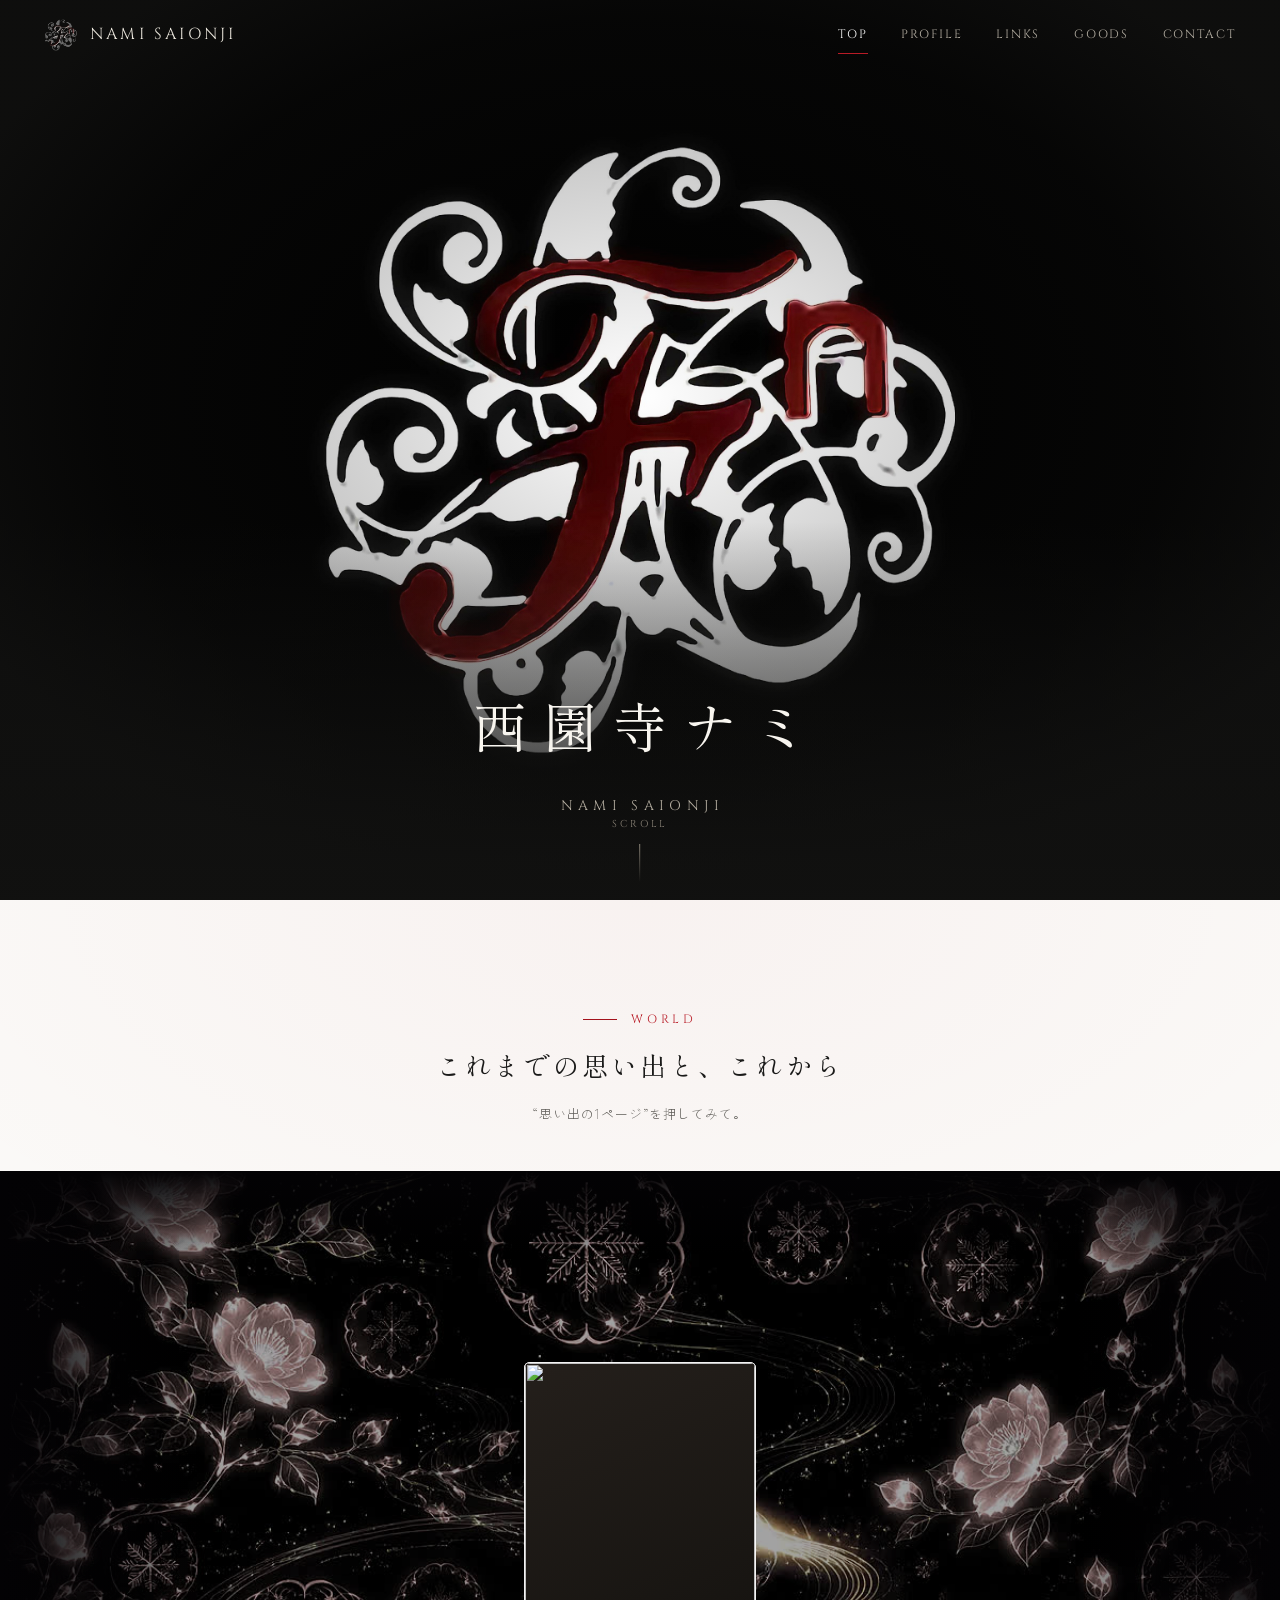
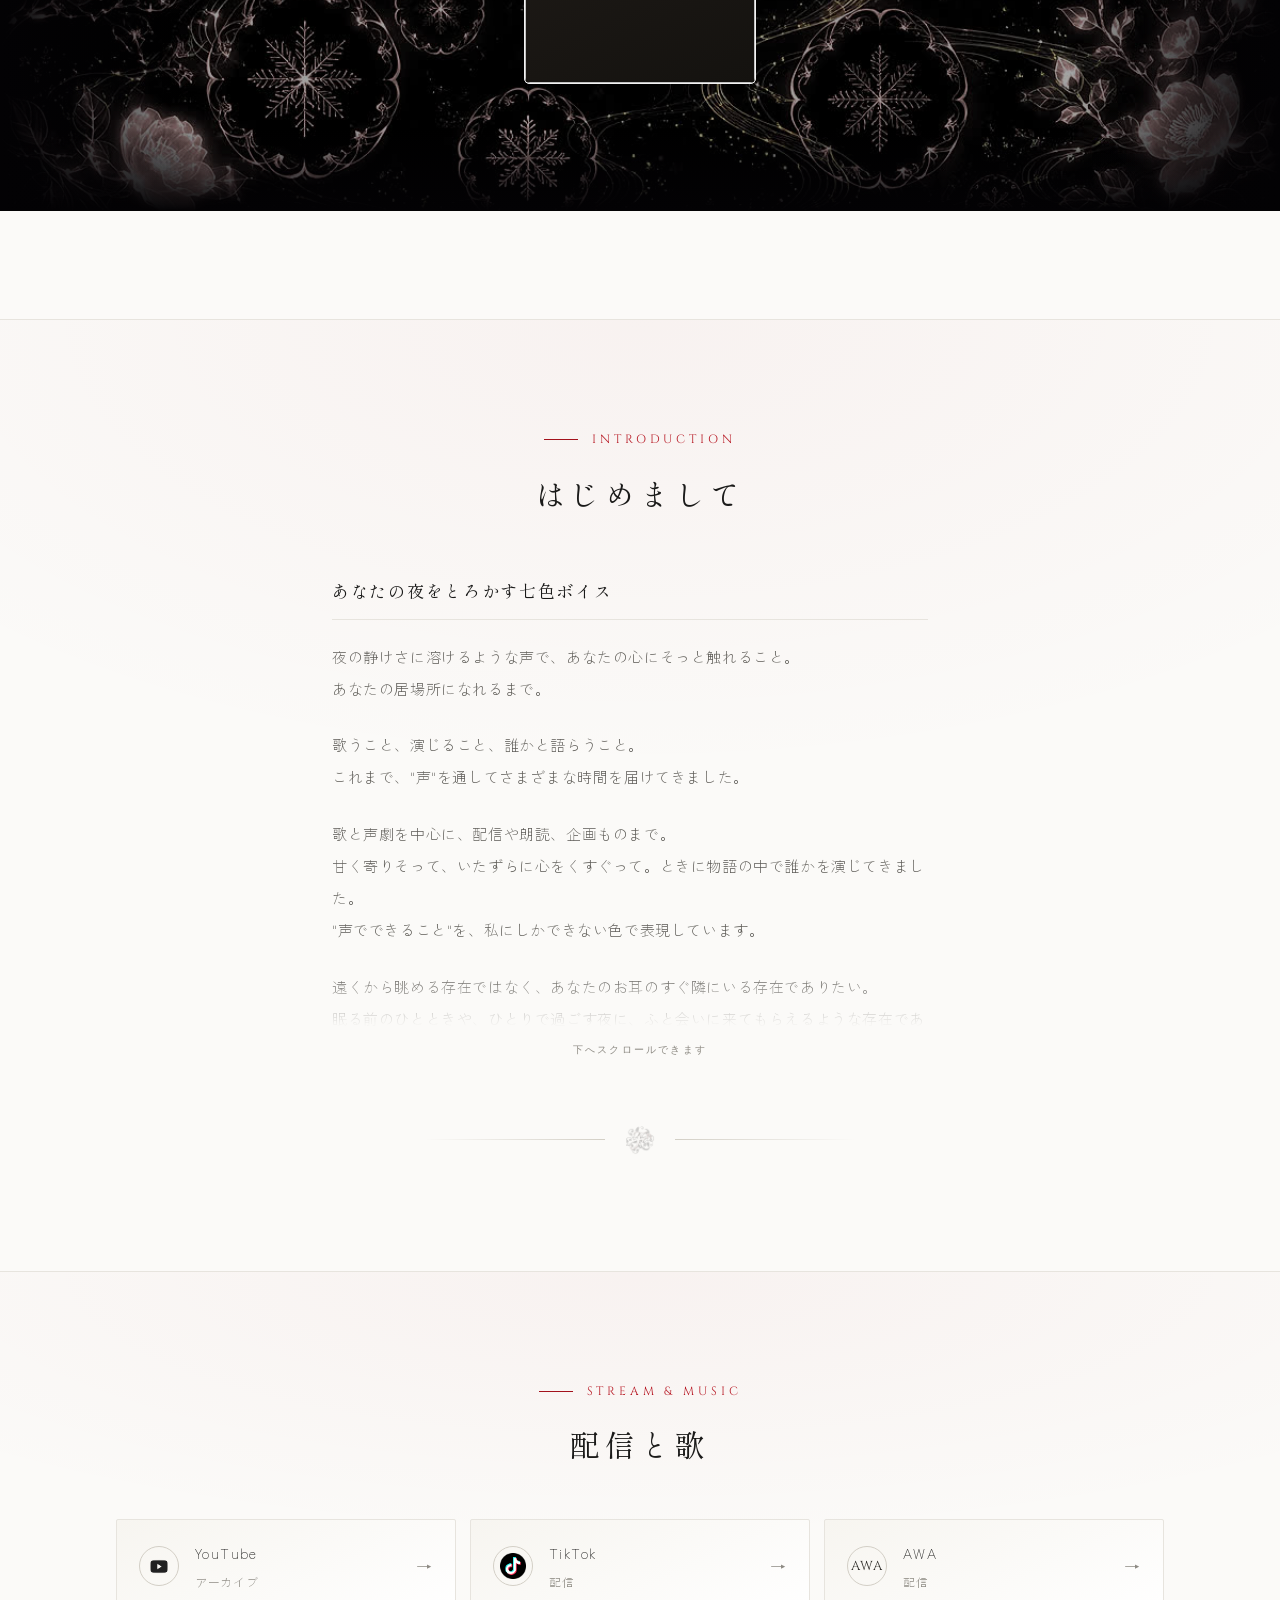
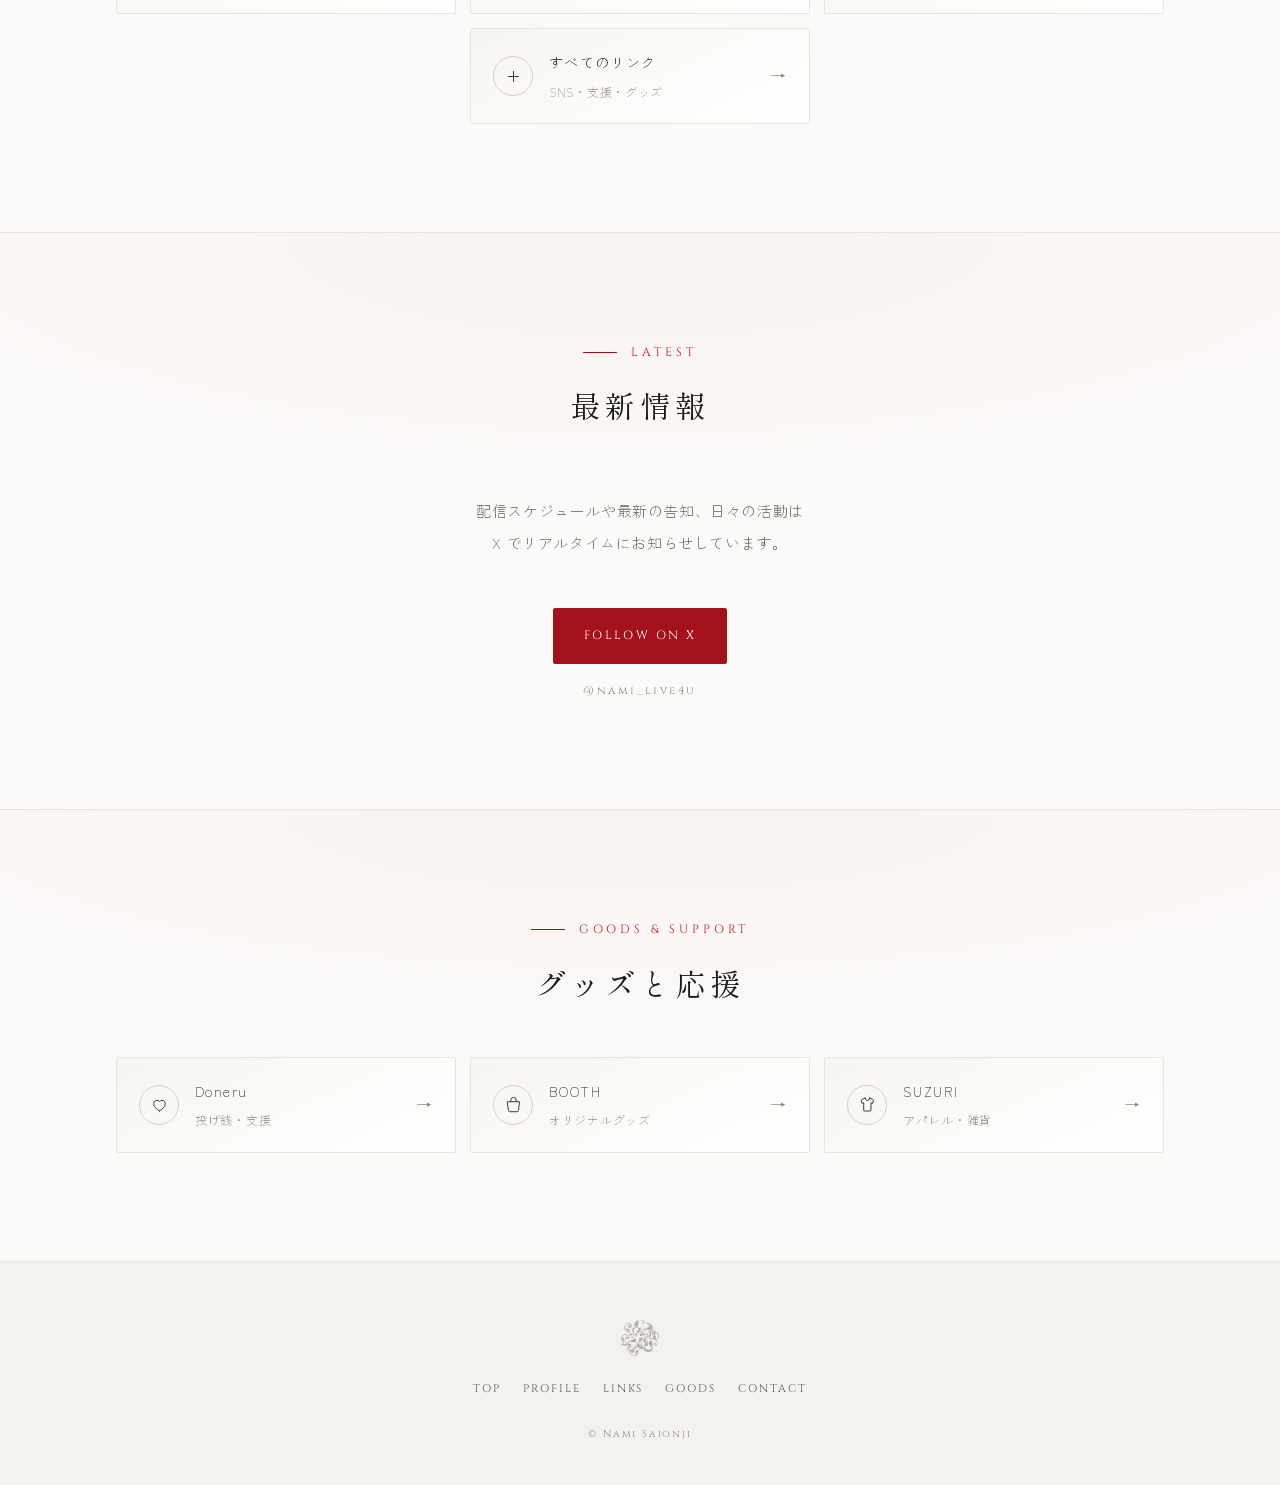
==== commit 72e774ea: "Add files via upload" ====
--- a/index.html
+++ b/index.html
@@ -101,63 +101,63 @@
         <!-- CARDS:START -->
         <!-- 押せるカード。data-title のある行だけが押せます -->
         <a class="stream__item" href="https://youtube.com/channel/UC7piqxuu3PJtacDZArdDvTw" target="_blank" rel="noopener"
-           data-img="assets/img/card-01-stage.jpg" data-pos="28" data-en="Stream" data-title="YouTube" data-cta="YouTubeを開く">配信とアーカイブはこちら。ゲームも雑談も、ここに全部残しています。</a>
+           data-img="assets/img/card-01-stage.webp" data-pos="28" data-en="Stream" data-title="YouTube" data-cta="YouTubeを開く">配信とアーカイブはこちら。ゲームも雑談も、ここに全部残しています。</a>
         <a class="stream__item" href="https://www.tiktok.com/@namisaionji" target="_blank" rel="noopener"
-           data-img="assets/img/card-07-gallery.jpg" data-pos="8" data-en="Short" data-title="TikTok" data-cta="TikTokを開く">短い動画を気まぐれに投稿しています。@namisaionji</a>
+           data-img="assets/img/card-07-gallery.webp" data-pos="8" data-en="Short" data-title="TikTok" data-cta="TikTokを開く">短い動画を気まぐれに投稿しています。@namisaionji</a>
         <a class="stream__item" href="https://mf.awa.fm/3Bvzlmu" target="_blank" rel="noopener"
-           data-img="assets/img/card-03-piano.jpg" data-pos="15" data-en="Music" data-title="AWA" data-cta="AWAで聴く">配信楽曲をまとめて聴けます。</a>
+           data-img="assets/img/card-03-piano.webp" data-pos="15" data-en="Music" data-title="AWA" data-cta="AWAで聴く">配信楽曲をまとめて聴けます。</a>
         <a class="stream__item" href="https://namilive4u.booth.pm/" target="_blank" rel="noopener"
-           data-img="assets/img/card-08-suit.jpg" data-pos="4" data-en="Goods" data-title="BOOTH" data-cta="BOOTHを見る">オリジナルグッズを販売しています。</a>
+           data-img="assets/img/card-08-suit.webp" data-pos="4" data-en="Goods" data-title="BOOTH" data-cta="BOOTHを見る">オリジナルグッズを販売しています。</a>
         <a class="stream__item" href="https://www.youtube.com/watch?v=UZH8RM_HUSI" target="_blank" rel="noopener"
-           data-img="assets/img/card-14-terrace.jpg" data-pos="3" data-en="Song" data-title="夜明けと蛍" data-cta="YouTubeで見る">カバーです。夜がいちばん静かな時間に。</a>
+           data-img="assets/img/card-14-terrace.webp" data-pos="3" data-en="Song" data-title="夜明けと蛍" data-cta="YouTubeで見る">カバーです。夜がいちばん静かな時間に。</a>
         <a class="stream__item" href="https://www.youtube.com/watch?v=4wTDNe6yTF8" target="_blank" rel="noopener"
-           data-img="assets/img/card-27-heart-balloon.jpg" data-pos="15" data-en="Song" data-title="ちゃんとあるよ" data-cta="YouTubeで見る">feat. として声で参加した楽曲です。</a>
+           data-img="assets/img/card-27-heart-balloon.webp" data-pos="15" data-en="Song" data-title="ちゃんとあるよ" data-cta="YouTubeで見る">feat. として声で参加した楽曲です。</a>
         <a class="stream__item" href="https://www.youtube.com/watch?v=VmC3zUovQFs" target="_blank" rel="noopener"
-           data-img="assets/img/card-13-coat.jpg" data-pos="9" data-en="Voice" data-title="声劇「怪物」" data-cta="YouTubeで見る">声だけで演じるお芝居です。</a>
+           data-img="assets/img/card-13-coat.webp" data-pos="9" data-en="Voice" data-title="声劇「怪物」" data-cta="YouTubeで見る">声だけで演じるお芝居です。</a>
         <a class="stream__item" href="https://www.youtube.com/watch?v=fxxMXVnJYTs" target="_blank" rel="noopener"
-           data-img="assets/img/card-12-live.jpg" data-pos="1" data-en="Song" data-title="唱" data-cta="YouTubeで見る">生音で歌ってみました。</a>
+           data-img="assets/img/card-12-live.webp" data-pos="1" data-en="Song" data-title="唱" data-cta="YouTubeで見る">生音で歌ってみました。</a>
         <a class="stream__item" href="https://www.youtube.com/watch?v=kPEr4t_o-Tc" target="_blank" rel="noopener"
-           data-img="assets/img/card-23-nami-ocean.jpg" data-pos="9" data-en="Song" data-title="Summer snow" data-cta="YouTubeで見る">カバーです。夏に降る雪の話。</a>
+           data-img="assets/img/card-23-nami-ocean.webp" data-pos="9" data-en="Song" data-title="Summer snow" data-cta="YouTubeで見る">カバーです。夏に降る雪の話。</a>
         <a class="stream__item" href="https://www.youtube.com/watch?v=PhaAEMo6tMo" target="_blank" rel="noopener"
-           data-img="assets/img/card-15-lounge.jpg" data-pos="18" data-en="Song" data-title="心のままに" data-cta="YouTubeで見る">聴くだけで気もちが楽になる一曲を。</a>
+           data-img="assets/img/card-15-lounge.webp" data-pos="18" data-en="Song" data-title="心のままに" data-cta="YouTubeで見る">聴くだけで気もちが楽になる一曲を。</a>
         <a class="stream__item" href="https://www.youtube.com/watch?v=PCpjFAOwq8Y" target="_blank" rel="noopener"
-           data-img="assets/img/card-17-wisteria.jpg" data-pos="10" data-en="Song" data-title="グレーテのいない星" data-cta="YouTubeで見る">傘村トータさんの楽曲のカバーです。</a>
+           data-img="assets/img/card-17-wisteria.webp" data-pos="10" data-en="Song" data-title="グレーテのいない星" data-cta="YouTubeで見る">傘村トータさんの楽曲のカバーです。</a>
         <a class="stream__item" href="https://www.youtube.com/watch?v=9Eqsl5xhjhM" target="_blank" rel="noopener"
-           data-img="assets/img/card-31-rose-heart.jpg" data-pos="19" data-en="Voice" data-title="グッドモーニングコール 3" data-cta="YouTubeで見る">朝いちばんに届ける、目覚ましの声です。</a>
+           data-img="assets/img/card-31-rose-heart.webp" data-pos="19" data-en="Voice" data-title="グッドモーニングコール 3" data-cta="YouTubeで見る">朝いちばんに届ける、目覚ましの声です。</a>
         <a class="stream__item" href="https://www.youtube.com/watch?v=-HKgswtmQQ0" target="_blank" rel="noopener"
-           data-img="assets/img/card-29-lace.jpg" data-pos="11" data-en="Voice" data-title="グッドモーニングコール 1" data-cta="YouTubeで見る">朝いちばんに届ける、目覚ましの声です。</a>
+           data-img="assets/img/card-29-lace.webp" data-pos="11" data-en="Voice" data-title="グッドモーニングコール 1" data-cta="YouTubeで見る">朝いちばんに届ける、目覚ましの声です。</a>
         <a class="stream__item" href="https://www.youtube.com/watch?v=FOzmcwu14jY" target="_blank" rel="noopener"
-           data-img="assets/img/card-30-bouquet.jpg" data-pos="6" data-en="Voice" data-title="グッドモーニングコール 2" data-cta="YouTubeで見る">朝いちばんに届ける、目覚ましの声です。</a>
+           data-img="assets/img/card-30-bouquet.webp" data-pos="6" data-en="Voice" data-title="グッドモーニングコール 2" data-cta="YouTubeで見る">朝いちばんに届ける、目覚ましの声です。</a>
         <a class="stream__item" href="https://www.youtube.com/watch?v=Tivu7xqyH6I" target="_blank" rel="noopener"
-           data-img="assets/img/card-25-piano-back.jpg" data-pos="6" data-en="Song" data-title="心のそばに" data-cta="YouTubeで見る">桜が舞い散るように歌ってみました。</a>
+           data-img="assets/img/card-25-piano-back.webp" data-pos="6" data-en="Song" data-title="心のそばに" data-cta="YouTubeで見る">桜が舞い散るように歌ってみました。</a>
         <a class="stream__item" href="https://www.youtube.com/watch?v=mdA-vSpqMwI" target="_blank" rel="noopener"
-           data-img="assets/img/card-24-momiji.jpg" data-pos="2" data-en="Song" data-title="泥中に咲く" data-cta="YouTubeで見る">カバーです。ℱⁿナミが歌うとこうなる。</a>
+           data-img="assets/img/card-24-momiji.webp" data-pos="2" data-en="Song" data-title="泥中に咲く" data-cta="YouTubeで見る">カバーです。ℱⁿナミが歌うとこうなる。</a>
         <a class="stream__item" href="https://www.youtube.com/watch?v=lEx94_OG1P0" target="_blank" rel="noopener"
-           data-img="assets/img/card-35-kitsune.jpg" data-pos="18" data-en="Song" data-title="月のワルツ" data-cta="YouTubeで見る">歌詞付きのカバーです。</a>
+           data-img="assets/img/card-35-kitsune.webp" data-pos="18" data-en="Song" data-title="月のワルツ" data-cta="YouTubeで見る">歌詞付きのカバーです。</a>
         <a class="stream__item" href="https://www.youtube.com/watch?v=L1OUA81pPqk" target="_blank" rel="noopener"
-           data-img="assets/img/card-21-sunflower.jpg" data-pos="0" data-en="Song" data-title="SPARKLE" data-cta="YouTubeで見る">歌詞付きのカバーです。女性キーで。</a>
+           data-img="assets/img/card-21-sunflower.webp" data-pos="0" data-en="Song" data-title="SPARKLE" data-cta="YouTubeで見る">歌詞付きのカバーです。女性キーで。</a>
         <a class="stream__item" href="https://www.youtube.com/watch?v=KPWZNz4ckkA" target="_blank" rel="noopener"
-           data-img="assets/img/card-28-heart-box.jpg" data-pos="1" data-en="Voice" data-title="声劇「夢で逢えたら」" data-cta="YouTubeで見る">声だけで演じるお芝居です。</a>
+           data-img="assets/img/card-28-heart-box.webp" data-pos="1" data-en="Voice" data-title="声劇「夢で逢えたら」" data-cta="YouTubeで見る">声だけで演じるお芝居です。</a>
         <a class="stream__item" href="https://www.youtube.com/watch?v=85e9gyuyvmY" target="_blank" rel="noopener"
-           data-img="assets/img/card-22-bar.jpg" data-pos="4" data-en="Reading" data-title="歌詞朗読 コンタクトケース" data-cta="YouTubeで見る">Saucy Dog の歌詞を、朗読で。</a>
+           data-img="assets/img/card-22-bar.webp" data-pos="4" data-en="Reading" data-title="歌詞朗読 コンタクトケース" data-cta="YouTubeで見る">Saucy Dog の歌詞を、朗読で。</a>
         <a class="stream__item" href="https://www.youtube.com/watch?v=e6IZnBB-gow" target="_blank" rel="noopener"
-           data-img="assets/img/card-20-autumn.jpg" data-pos="10" data-en="Song" data-title="エミリーと15の約束" data-cta="YouTubeで見る">歌詞付きのカバーです。</a>
+           data-img="assets/img/card-20-autumn.webp" data-pos="10" data-en="Song" data-title="エミリーと15の約束" data-cta="YouTubeで見る">歌詞付きのカバーです。</a>
         <a class="stream__item" href="https://www.youtube.com/watch?v=UWbQWrg6D-I" target="_blank" rel="noopener"
-           data-img="assets/img/card-18-sunset.jpg" data-pos="10" data-en="Song" data-title="すずめ" data-cta="YouTubeで見る">歌詞つきのカバーです。原曲は十明さんの歌唱。</a>
+           data-img="assets/img/card-18-sunset.webp" data-pos="10" data-en="Song" data-title="すずめ" data-cta="YouTubeで見る">歌詞つきのカバーです。原曲は十明さんの歌唱。</a>
         <a class="stream__item" href="https://www.youtube.com/watch?v=iDB4ytPLOYU" target="_blank" rel="noopener"
-           data-img="assets/img/card-36-stage-red.jpg" data-pos="5" data-en="Song" data-title="忘れじの言の葉" data-cta="YouTubeで見る">カバーです。ℱⁿナミの声で。</a>
+           data-img="assets/img/card-36-stage-red.webp" data-pos="5" data-en="Song" data-title="忘れじの言の葉" data-cta="YouTubeで見る">カバーです。ℱⁿナミの声で。</a>
         <a class="stream__item" href="https://www.youtube.com/watch?v=69hcW9YsYhY" target="_blank" rel="noopener"
-           data-img="assets/img/card-34-mic-sing.jpg" data-pos="16" data-en="Song" data-title="Part of Me" data-cta="YouTubeで見る">浜崎あゆみさんの楽曲のカバーです。</a>
+           data-img="assets/img/card-34-mic-sing.webp" data-pos="16" data-en="Song" data-title="Part of Me" data-cta="YouTubeで見る">浜崎あゆみさんの楽曲のカバーです。</a>
 
         <!-- 絵だけのカード。押すと鑑賞導線（感想を X に届ける画面）が開きます。
              説明文とリンクを足せば、上と同じ「リンクのあるカード」になります -->
-        <span class="stream__item" data-img="assets/img/card-11-kimono.jpg" data-pos="11"></span>
-        <span class="stream__item" data-img="assets/img/card-05-stairs.jpg" data-pos="3"></span>
-        <span class="stream__item" data-img="assets/img/card-16-purple.jpg" data-pos="17"></span>
-        <span class="stream__item" data-img="assets/img/card-19-festival.jpg" data-pos="3"></span>
-        <span class="stream__item" data-img="assets/img/card-26-mic.jpg" data-pos="70 23"></span>
-        <span class="stream__item" data-img="assets/img/card-32-heart-red.jpg" data-pos="0"></span>
-        <span class="stream__item" data-img="assets/img/card-33-stage-back.jpg" data-pos="4"></span>
+        <span class="stream__item" data-img="assets/img/card-11-kimono.webp" data-pos="11"></span>
+        <span class="stream__item" data-img="assets/img/card-05-stairs.webp" data-pos="3"></span>
+        <span class="stream__item" data-img="assets/img/card-16-purple.webp" data-pos="17"></span>
+        <span class="stream__item" data-img="assets/img/card-19-festival.webp" data-pos="3"></span>
+        <span class="stream__item" data-img="assets/img/card-26-mic.webp" data-pos="70 23"></span>
+        <span class="stream__item" data-img="assets/img/card-32-heart-red.webp" data-pos="0"></span>
+        <span class="stream__item" data-img="assets/img/card-33-stage-back.webp" data-pos="4"></span>
         <!-- CARDS:END -->
         </div>
         <div class="stream__scene">
@@ -174,7 +174,17 @@
     <div class="lb__bd" data-lb-close></div>
     <div class="lb__panel" role="dialog" aria-modal="true" aria-labelledby="lbTitle">
       <button class="lb__x" type="button" data-lb-close aria-label="閉じる">×</button>
-      <div class="lb__fig"><img id="lbImg" alt=""></div>
+      <!-- 写真枠。左右の矢印・横スワイプ・←→キーで隣の一枚へ移れる -->
+      <div class="lb__fig" id="lbFig">
+        <img id="lbImg" alt="">
+        <button class="lb__nav lb__nav--prev" type="button" id="lbPrev" aria-label="前の一枚">
+          <svg viewBox="0 0 24 24" aria-hidden="true"><path d="M15 5 8 12l7 7"/></svg>
+        </button>
+        <button class="lb__nav lb__nav--next" type="button" id="lbNext" aria-label="次の一枚">
+          <svg viewBox="0 0 24 24" aria-hidden="true"><path d="M9 5l7 7-7 7"/></svg>
+        </button>
+        <p class="lb__count"><span id="lbNow">1</span> / <span id="lbAll">1</span></p>
+      </div>
       <div class="lb__body">
         <!-- リンクのあるカード（配信・楽曲・グッズ・動画） -->
         <div id="lbInfo">
@@ -326,7 +336,6 @@
         <p class="lead" style="text-align:center">
           配信スケジュールや最新の告知、日々の活動は<br>
           X でリアルタイムにお知らせしています。<br>
-          <strong>フォローしてチェックしてもらえたら嬉しいです。</strong>
         </p>
       </div>
       <div class="btns rv" data-d="2" style="justify-content:center;margin-top:34px">
